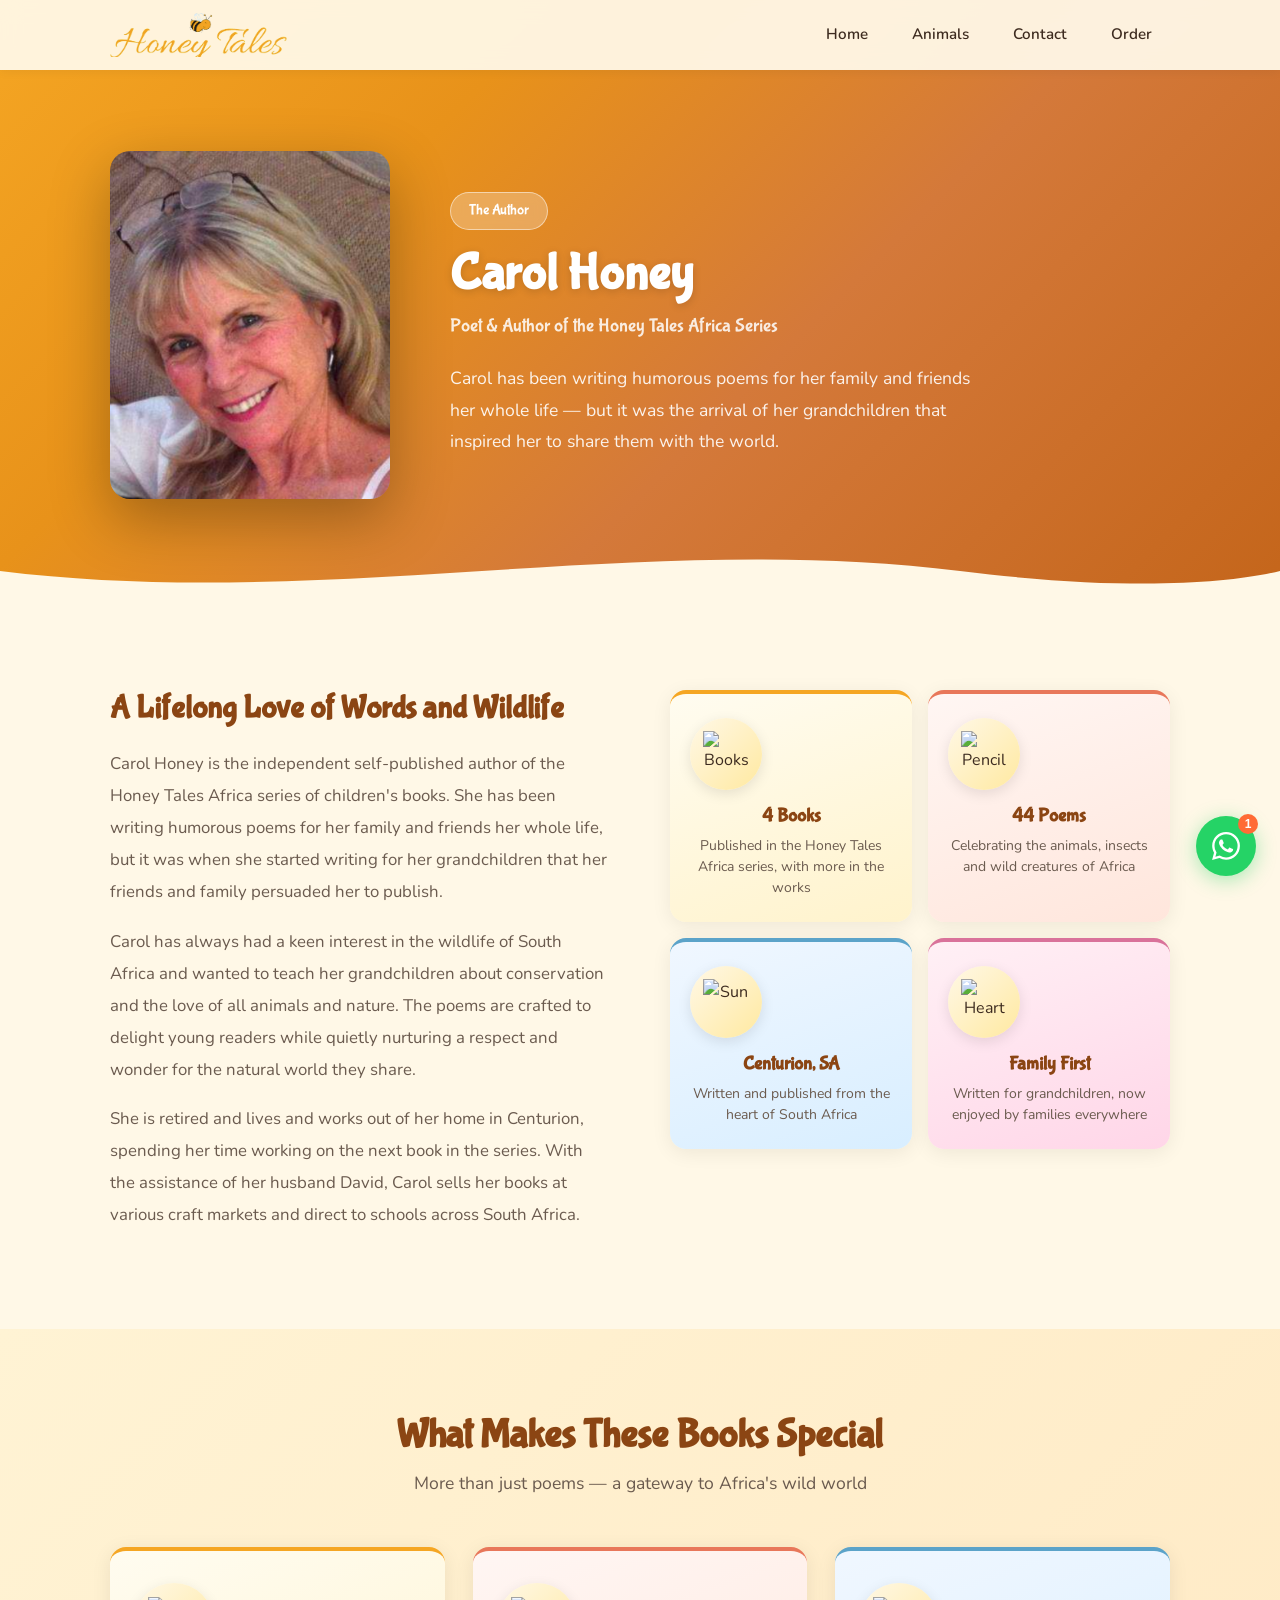
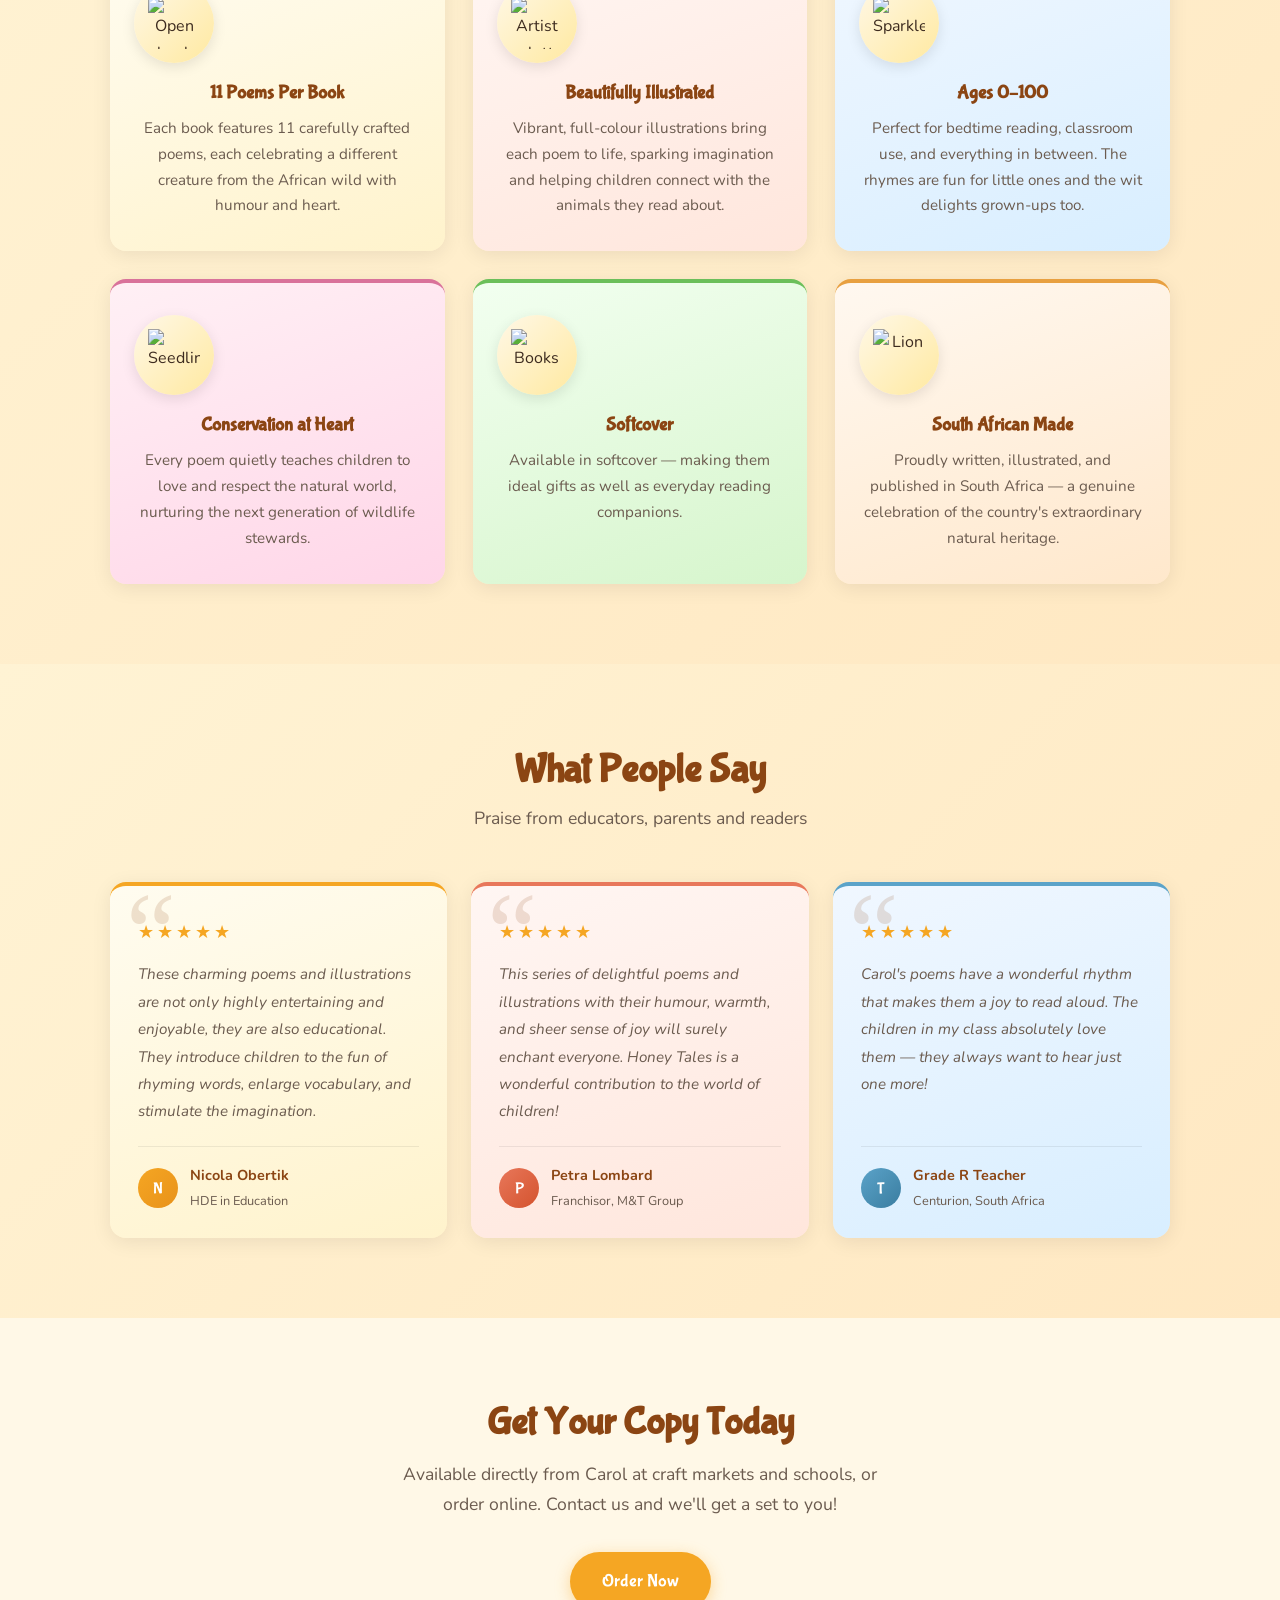
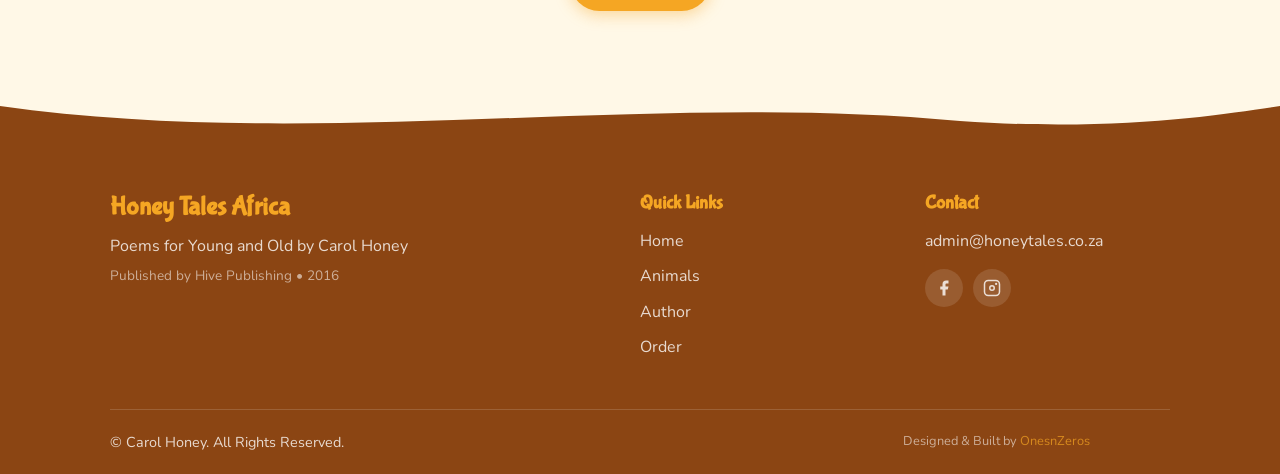
==== about.html @ da12aabd "Animations for fun facts, page rearrangements" ====
<!DOCTYPE html>
<html lang="en">
<head>
    <meta charset="UTF-8">
    <!-- Google tag (gtag.js) -->
    <script async src="https://www.googletagmanager.com/gtag/js?id=G-DBXV2L0RBS"></script>
    <script>
      window.dataLayer = window.dataLayer || [];
      function gtag(){dataLayer.push(arguments);}
      gtag('js', new Date());
      gtag('config', 'G-DBXV2L0RBS');
    </script>
    <meta name="viewport" content="width=device-width, initial-scale=1.0">
    <title>About Carol Honey – Honey Tales Africa</title>
    <meta name="description" content="Meet Carol Honey, the author behind the Honey Tales Africa children's poetry series. Learn about her love of South African wildlife and how the books came to life.">
    <link rel="preconnect" href="https://fonts.googleapis.com">
    <link rel="preconnect" href="https://fonts.gstatic.com" crossorigin>
    <link href="https://fonts.googleapis.com/css2?family=Bubblegum+Sans&family=Nunito:wght@400;600;700&display=swap" rel="stylesheet">
    <link rel="stylesheet" href="css/styles.css">
    <link rel="stylesheet" href="css/about.css">
</head>
<body>

    <!-- Navigation -->
    <nav class="navbar" id="navbar">
        <div class="nav-container">
            <a href="index.html" class="nav-logo">
                <img src="assets/ht_honeytales_text.png" alt="Honey Tales Africa" class="nav-logo-img">
            </a>
            <button class="nav-toggle" id="navToggle" aria-label="Toggle navigation">
                <span></span>
                <span></span>
                <span></span>
            </button>
            <ul class="nav-links" id="navLinks">
                <li><a href="index.html">Home</a></li>
                <li><a href="index.html#animals">Animals</a></li>
                <li class="nav-hidden"><a href="about.html">Author</a></li>
                <li><a href="index.html#contact">Contact</a></li>
                <li><a href="order.html">Order</a></li>
            </ul>
        </div>
    </nav>

    <!-- About Hero -->
    <section class="about-hero">
        <div class="container about-hero-inner">
            <div class="about-hero-photo">
                <img src="assets/images/web/author.png" alt="Carol Honey – Author of Honey Tales Africa" class="about-author-img">
            </div>
            <div class="about-hero-text">
                <span class="about-tag">The Author</span>
                <h1>Carol Honey</h1>
                <p class="about-hero-role">Poet &amp; Author of the Honey Tales Africa Series</p>
                <p class="about-hero-intro">Carol has been writing humorous poems for her family and friends her whole life — but it was the arrival of her grandchildren that inspired her to share them with the world.</p>
            </div>
        </div>
        <div class="about-hero-wave">
            <svg viewBox="0 0 1440 120" preserveAspectRatio="none">
                <path d="M0,60 C360,120 720,0 1080,60 C1260,90 1380,80 1440,60 L1440,120 L0,120 Z" fill="#FFF8E7"/>
            </svg>
        </div>
    </section>

    <!-- Full Biography -->
    <section class="bio-section">
        <div class="container">
            <div class="bio-grid">
                <div class="bio-text fade-in">
                    <h2>A Lifelong Love of Words and Wildlife</h2>
                    <p>Carol Honey is the independent self-published author of the Honey Tales Africa series of children's books. She has been writing humorous poems for her family and friends her whole life, but it was when she started writing for her grandchildren that her friends and family persuaded her to publish.</p>
                    <p>Carol has always had a keen interest in the wildlife of South Africa and wanted to teach her grandchildren about conservation and the love of all animals and nature. The poems are crafted to delight young readers while quietly nurturing a respect and wonder for the natural world they share.</p>
                    <p>She is retired and lives and works out of her home in Centurion, spending her time working on the next book in the series. With the assistance of her husband David, Carol sells her books at various craft markets and direct to schools across South Africa.</p>
                </div>
                <div class="bio-highlights fade-in">
                    <div class="bio-highlight-card">
                        <span class="bio-highlight-icon"><img src="https://cdn.jsdelivr.net/gh/microsoft/fluentui-emoji@main/assets/Books/3D/books_3d.png" alt="Books"></span>
                        <h3>4 Books</h3>
                        <p>Published in the Honey Tales Africa series, with more in the works</p>
                    </div>
                    <div class="bio-highlight-card">
                        <span class="bio-highlight-icon"><img src="https://cdn.jsdelivr.net/gh/microsoft/fluentui-emoji@main/assets/Pencil/3D/pencil_3d.png" alt="Pencil"></span>
                        <h3>44 Poems</h3>
                        <p>Celebrating the animals, insects and wild creatures of Africa</p>
                    </div>
                    <div class="bio-highlight-card">
                        <span class="bio-highlight-icon"><img src="https://cdn.jsdelivr.net/gh/microsoft/fluentui-emoji@main/assets/Sun/3D/sun_3d.png" alt="Sun"></span>
                        <h3>Centurion, SA</h3>
                        <p>Written and published from the heart of South Africa</p>
                    </div>
                    <div class="bio-highlight-card">
                        <span class="bio-highlight-icon"><img src="https://cdn.jsdelivr.net/gh/microsoft/fluentui-emoji@main/assets/Red%20heart/3D/red_heart_3d.png" alt="Heart"></span>
                        <h3>Family First</h3>
                        <p>Written for grandchildren, now enjoyed by families everywhere</p>
                    </div>
                </div>
            </div>
        </div>
    </section>

    <!-- What Makes the Books Special -->
    <section class="about-features-section">
        <div class="container">
            <h2 class="section-title fade-in">What Makes These Books Special</h2>
            <p class="section-subtitle fade-in">More than just poems — a gateway to Africa's wild world</p>
            <div class="about-features-grid">
                <div class="about-feature fade-in">
                    <div class="about-feature-icon">
                        <img src="https://cdn.jsdelivr.net/gh/microsoft/fluentui-emoji@main/assets/Open%20book/3D/open_book_3d.png" alt="Open book">
                    </div>
                    <h3>11 Poems Per Book</h3>
                    <p>Each book features 11 carefully crafted poems, each celebrating a different creature from the African wild with humour and heart.</p>
                </div>
                <div class="about-feature fade-in">
                    <div class="about-feature-icon">
                        <img src="https://cdn.jsdelivr.net/gh/microsoft/fluentui-emoji@main/assets/Artist%20palette/3D/artist_palette_3d.png" alt="Artist palette">
                    </div>
                    <h3>Beautifully Illustrated</h3>
                    <p>Vibrant, full-colour illustrations bring each poem to life, sparking imagination and helping children connect with the animals they read about.</p>
                </div>
                <div class="about-feature fade-in">
                    <div class="about-feature-icon">
                        <img src="https://cdn.jsdelivr.net/gh/microsoft/fluentui-emoji@main/assets/Sparkles/3D/sparkles_3d.png" alt="Sparkles">
                    </div>
                    <h3>Ages 0–100</h3>
                    <p>Perfect for bedtime reading, classroom use, and everything in between. The rhymes are fun for little ones and the wit delights grown-ups too.</p>
                </div>
                <div class="about-feature fade-in">
                    <div class="about-feature-icon">
                        <img src="https://cdn.jsdelivr.net/gh/microsoft/fluentui-emoji@main/assets/Seedling/3D/seedling_3d.png" alt="Seedling">
                    </div>
                    <h3>Conservation at Heart</h3>
                    <p>Every poem quietly teaches children to love and respect the natural world, nurturing the next generation of wildlife stewards.</p>
                </div>
                <div class="about-feature fade-in">
                    <div class="about-feature-icon">
                        <img src="https://cdn.jsdelivr.net/gh/microsoft/fluentui-emoji@main/assets/Books/3D/books_3d.png" alt="Books">
                    </div>
                    <h3>Softcover</h3>
                    <p>Available in softcover — making them ideal gifts as well as everyday reading companions.</p>
                </div>
                <div class="about-feature fade-in">
                    <div class="about-feature-icon">
                        <img src="https://cdn.jsdelivr.net/gh/microsoft/fluentui-emoji@main/assets/Lion/3D/lion_3d.png" alt="Lion">
                    </div>
                    <h3>South African Made</h3>
                    <p>Proudly written, illustrated, and published in South Africa — a genuine celebration of the country's extraordinary natural heritage.</p>
                </div>
            </div>
        </div>
    </section>

    <!-- Testimonials -->
    <section class="about-testimonials-section">
        <div class="container">
            <h2 class="section-title fade-in">What People Say</h2>
            <p class="section-subtitle fade-in">Praise from educators, parents and readers</p>
            <div class="testimonials-grid">
                <div class="testimonial-card fade-in">
                    <div class="testimonial-stars">
                        <span>&#9733;</span><span>&#9733;</span><span>&#9733;</span><span>&#9733;</span><span>&#9733;</span>
                    </div>
                    <p class="testimonial-quote">These charming poems and illustrations are not only highly entertaining and enjoyable, they are also educational. They introduce children to the fun of rhyming words, enlarge vocabulary, and stimulate the imagination.</p>
                    <div class="testimonial-author-row">
                        <div class="testimonial-avatar">N</div>
                        <div class="testimonial-author-info">
                            <strong>Nicola Obertik</strong>
                            <span>HDE in Education</span>
                        </div>
                    </div>
                </div>
                <div class="testimonial-card fade-in">
                    <div class="testimonial-stars">
                        <span>&#9733;</span><span>&#9733;</span><span>&#9733;</span><span>&#9733;</span><span>&#9733;</span>
                    </div>
                    <p class="testimonial-quote">This series of delightful poems and illustrations with their humour, warmth, and sheer sense of joy will surely enchant everyone. Honey Tales is a wonderful contribution to the world of children!</p>
                    <div class="testimonial-author-row">
                        <div class="testimonial-avatar">P</div>
                        <div class="testimonial-author-info">
                            <strong>Petra Lombard</strong>
                            <span>Franchisor, M&amp;T Group</span>
                        </div>
                    </div>
                </div>
                <div class="testimonial-card fade-in">
                    <div class="testimonial-stars">
                        <span>&#9733;</span><span>&#9733;</span><span>&#9733;</span><span>&#9733;</span><span>&#9733;</span>
                    </div>
                    <p class="testimonial-quote">Carol's poems have a wonderful rhythm that makes them a joy to read aloud. The children in my class absolutely love them — they always want to hear just one more!</p>
                    <div class="testimonial-author-row">
                        <div class="testimonial-avatar">T</div>
                        <div class="testimonial-author-info">
                            <strong>Grade R Teacher</strong>
                            <span>Centurion, South Africa</span>
                        </div>
                    </div>
                </div>
            </div>
        </div>
    </section>

    <!-- Order CTA -->
    <section class="order-section">
        <div class="container">
            <h2 class="fade-in">Get Your Copy Today</h2>
            <p class="fade-in">Available directly from Carol at craft markets and schools, or order online. Contact us and we'll get a set to you!</p>
            <div class="order-ctas fade-in">
                <a href="order.html" class="btn btn-primary">Order Now</a>
            </div>
        </div>
    </section>

    <!-- Footer -->
    <footer class="footer">
        <div class="footer-wave">
            <svg viewBox="0 0 1440 80" preserveAspectRatio="none">
                <path d="M0,20 C360,80 720,0 1080,40 C1260,55 1380,30 1440,20 L1440,0 L0,0 Z" fill="#FFF8E7"/>
            </svg>
        </div>
        <div class="container">
            <div class="footer-content">
                <div class="footer-brand">
                    <h3>Honey Tales Africa</h3>
                    <p>Poems for Young and Old by Carol Honey</p>
                    <p class="footer-publisher">Published by Hive Publishing &bull; 2016</p>
                </div>
                <div class="footer-links">
                    <h4>Quick Links</h4>
                    <ul>
                        <li><a href="index.html">Home</a></li>
                        <li><a href="index.html#animals">Animals</a></li>
                        <li><a href="about.html">Author</a></li>
                        <li><a href="order.html">Order</a></li>
                    </ul>
                </div>
                <div class="footer-contact">
                    <h4>Contact</h4>
                    <p>admin@honeytales.co.za</p>
                    <div class="footer-social">
                        <a href="https://facebook.com/honeytalesafrica" target="_blank" rel="noopener noreferrer" class="footer-social-link" aria-label="Facebook">
                            <svg width="18" height="18" viewBox="0 0 24 24" fill="currentColor"><path d="M18 2h-3a5 5 0 0 0-5 5v3H7v4h3v8h4v-8h3l1-4h-4V7a1 1 0 0 1 1-1h3z"/></svg>
                        </a>
                        <a href="https://instagram.com/honeytalesafrica" target="_blank" rel="noopener noreferrer" class="footer-social-link" aria-label="Instagram">
                            <svg width="18" height="18" viewBox="0 0 24 24" fill="none" stroke="currentColor" stroke-width="2" stroke-linecap="round" stroke-linejoin="round"><rect x="2" y="2" width="20" height="20" rx="5" ry="5"/><circle cx="12" cy="12" r="3"/><circle cx="17.5" cy="6.5" r="1.5" fill="currentColor" stroke="none"/></svg>
                        </a>
                    </div>
                </div>
            </div>
            <div class="footer-bottom">
                <p>&copy; Carol Honey. All Rights Reserved.</p>
                <p class="footer-credit">Designed &amp; Built by <a href="https://onzs.co.za" target="_blank" rel="noopener noreferrer">OnesnZeros</a></p>
            </div>
        </div>
    </footer>

    <!-- WhatsApp Floating Button -->
    <div class="whatsapp-widget" id="whatsappWidget">
        <div class="whatsapp-popup" id="whatsappPopup">
            <div class="whatsapp-popup-header">
                <svg width="20" height="20" viewBox="0 0 24 24" fill="white"><path d="M17.472 14.382c-.297-.149-1.758-.867-2.03-.967-.273-.099-.471-.148-.67.15-.197.297-.767.966-.94 1.164-.173.199-.347.223-.644.075-.297-.15-1.255-.463-2.39-1.475-.883-.788-1.48-1.761-1.653-2.059-.173-.297-.018-.458.13-.606.134-.133.298-.347.446-.52.149-.174.198-.298.298-.497.099-.198.05-.371-.025-.52-.075-.149-.669-1.612-.916-2.207-.242-.579-.487-.5-.669-.51-.173-.008-.371-.01-.57-.01-.198 0-.52.074-.792.372-.272.297-1.04 1.016-1.04 2.479 0 1.462 1.065 2.875 1.213 3.074.149.198 2.096 3.2 5.077 4.487.709.306 1.262.489 1.694.625.712.227 1.36.195 1.871.118.571-.085 1.758-.719 2.006-1.413.248-.694.248-1.289.173-1.413-.074-.124-.272-.198-.57-.347m-5.421 7.403h-.004a9.87 9.87 0 01-5.031-1.378l-.361-.214-3.741.982.998-3.648-.235-.374a9.86 9.86 0 01-1.51-5.26c.001-5.45 4.436-9.884 9.888-9.884 2.64 0 5.122 1.03 6.988 2.898a9.825 9.825 0 012.893 6.994c-.003 5.45-4.437 9.884-9.885 9.884m8.413-18.297A11.815 11.815 0 0012.05 0C5.495 0 .16 5.335.157 11.892c0 2.096.547 4.142 1.588 5.945L.057 24l6.305-1.654a11.882 11.882 0 005.683 1.448h.005c6.554 0 11.89-5.335 11.893-11.893a11.821 11.821 0 00-3.48-8.413z"/></svg>
                <span>Chat with us!</span>
                <button class="whatsapp-close" id="whatsappClose" aria-label="Close chat popup">&times;</button>
            </div>
            <div class="whatsapp-popup-body">
                <p>Hi there! Want to order some books? Chat with us on WhatsApp!</p>
            </div>
            <a href="https://wa.me/27832610732?text=Hi!%20I'm%20interested%20in%20Honey%20Tales%20Africa" target="_blank" rel="noopener noreferrer" class="whatsapp-popup-btn">Start Chat</a>
        </div>
        <button class="whatsapp-fab" id="whatsappFab" aria-label="Open WhatsApp chat">
            <svg width="28" height="28" viewBox="0 0 24 24" fill="white"><path d="M17.472 14.382c-.297-.149-1.758-.867-2.03-.967-.273-.099-.471-.148-.67.15-.197.297-.767.966-.94 1.164-.173.199-.347.223-.644.075-.297-.15-1.255-.463-2.39-1.475-.883-.788-1.48-1.761-1.653-2.059-.173-.297-.018-.458.13-.606.134-.133.298-.347.446-.52.149-.174.198-.298.298-.497.099-.198.05-.371-.025-.52-.075-.149-.669-1.612-.916-2.207-.242-.579-.487-.5-.669-.51-.173-.008-.371-.01-.57-.01-.198 0-.52.074-.792.372-.272.297-1.04 1.016-1.04 2.479 0 1.462 1.065 2.875 1.213 3.074.149.198 2.096 3.2 5.077 4.487.709.306 1.262.489 1.694.625.712.227 1.36.195 1.871.118.571-.085 1.758-.719 2.006-1.413.248-.694.248-1.289.173-1.413-.074-.124-.272-.198-.57-.347m-5.421 7.403h-.004a9.87 9.87 0 01-5.031-1.378l-.361-.214-3.741.982.998-3.648-.235-.374a9.86 9.86 0 01-1.51-5.26c.001-5.45 4.436-9.884 9.888-9.884 2.64 0 5.122 1.03 6.988 2.898a9.825 9.825 0 012.893 6.994c-.003 5.45-4.437 9.884-9.885 9.884m8.413-18.297A11.815 11.815 0 0012.05 0C5.495 0 .16 5.335.157 11.892c0 2.096.547 4.142 1.588 5.945L.057 24l6.305-1.654a11.882 11.882 0 005.683 1.448h.005c6.554 0 11.89-5.335 11.893-11.893a11.821 11.821 0 00-3.48-8.413z"/></svg>
            <span class="whatsapp-badge">1</span>
        </button>
    </div>

    <script src="js/books.js"></script>
</body>
</html>
---- css/styles.css ----
/* ==========================================
   Honey Tales Africa - Stylesheet
   ========================================== */

/* --- Variables --- */
:root {
    --honey: #F5A623;
    --honey-dark: #D4881F;
    --safari-green: #4CAF50;
    --safari-green-dark: #388E3C;
    --sunset-orange: #FF6B35;
    --brown: #8B4513;
    --brown-light: #A0522D;
    --cream: #FFF8E7;
    --sky-blue: #87CEEB;
    --white: #ffffff;
    --text-dark: #3D2B1F;
    --text-muted: #6B5B4F;
    --shadow: 0 4px 20px rgba(0, 0, 0, 0.08);
    --shadow-hover: 0 8px 30px rgba(0, 0, 0, 0.15);
    --radius: 16px;
    --radius-sm: 8px;
    --transition: 0.3s ease;
}

/* --- Reset & Base --- */
*,
*::before,
*::after {
    box-sizing: border-box;
    margin: 0;
    padding: 0;
}

html {
    scroll-behavior: smooth;
    scroll-padding-top: 80px;
}

body {
    font-family: 'Nunito', sans-serif;
    color: var(--text-dark);
    background-color: var(--cream);
    line-height: 1.7;
    overflow-x: hidden;

}

h1, h2, h3, h4 {
    font-family: 'Bubblegum Sans', cursive;
    line-height: 1.3;
}

a {
    color: var(--honey-dark);
    text-decoration: none;
    transition: color var(--transition);
}

a:hover {
    color: var(--sunset-orange);
}

img {
    max-width: 100%;
    height: auto;
}

.container {
    max-width: 1100px;
    margin: 0 auto;
    padding: 0 20px;
}

/* --- Buttons --- */
.btn {
    display: inline-block;
    padding: 14px 32px;
    border-radius: 50px;
    font-family: 'Bubblegum Sans', cursive;
    font-size: 1.15rem;
    border: none;
    cursor: pointer;
    transition: all var(--transition);
    text-align: center;
}

.btn-primary {
    background: var(--honey);
    color: var(--white);
    box-shadow: 0 4px 15px rgba(245, 166, 35, 0.4);
}

.btn-primary:hover {
    background: var(--honey-dark);
    color: var(--white);
    transform: translateY(-2px);
    box-shadow: 0 6px 20px rgba(245, 166, 35, 0.5);
}

.btn-secondary {
    background: var(--safari-green);
    color: var(--white);
    box-shadow: 0 4px 15px rgba(76, 175, 80, 0.4);
}

.btn-secondary:hover {
    background: var(--safari-green-dark);
    color: var(--white);
    transform: translateY(-2px);
    box-shadow: 0 6px 20px rgba(76, 175, 80, 0.5);
}

/* --- Navigation --- */
.navbar {
    position: fixed;
    top: 0;
    left: 0;
    right: 0;
    z-index: 1000;
    background: rgba(255, 248, 231, 0.95);
    backdrop-filter: blur(10px);
    box-shadow: 0 2px 10px rgba(0, 0, 0, 0.05);
    transition: all var(--transition);
}

.navbar.scrolled {
    box-shadow: 0 2px 20px rgba(0, 0, 0, 0.1);
}

.nav-container {
    max-width: 1100px;
    margin: 0 auto;
    padding: 0 20px;
    display: flex;
    align-items: center;
    justify-content: space-between;
    height: 70px;
}

.nav-logo {
    display: flex;
    align-items: center;
}

.nav-logo-img {
    height: 44px;
    width: auto;
}

.hero-bee-wrap {
    z-index: 2;
    animation: float1 3s ease-in-out infinite;
}

.hero-bee {
    width: 120px;
    height: auto;
    display: block;
    filter: drop-shadow(0 6px 16px rgba(0,0,0,0.2));
}

.nav-links {
    display: flex;
    list-style: none;
    gap: 8px;
}

.nav-links a {
    display: block;
    padding: 8px 18px;
    border-radius: 50px;
    color: var(--text-dark);
    font-weight: 600;
    font-size: 0.95rem;
    transition: all var(--transition);
}

.nav-links a:hover {
    background: var(--honey);
    color: var(--white);
}

.nav-links .nav-hidden {
    display: none;
}

.nav-toggle {
    display: none;
    flex-direction: column;
    gap: 5px;
    background: none;
    border: none;
    cursor: pointer;
    padding: 8px;
}

.nav-toggle span {
    display: block;
    width: 26px;
    height: 3px;
    background: var(--brown);
    border-radius: 3px;
    transition: all var(--transition);
}

.nav-toggle.active span:nth-child(1) {
    transform: rotate(45deg) translate(5px, 6px);
}

.nav-toggle.active span:nth-child(2) {
    opacity: 0;
}

.nav-toggle.active span:nth-child(3) {
    transform: rotate(-45deg) translate(5px, -6px);
}

/* --- Hero Section --- */
.hero {
    position: relative;
    height: 100svh;
    min-height: 620px;
    display: flex;
    flex-direction: column;
    align-items: center;
    justify-content: center;
    gap: 28px;
    background: linear-gradient(135deg, #6BBF4E 0%, #8DC63F 30%, #B8D94A 50%, #87CEEB 100%);
    padding: 80px 20px 20px;
    overflow: hidden;
}

.hero-logo-wrap {
    z-index: 2;
}

.hero-logo {
    width: 180px;
    max-width: 50vw;
    display: block;
    height: auto;
    filter: drop-shadow(0 4px 12px rgba(0,0,0,0.2));
}

.hero-books {
    position: relative;
    z-index: 5;
    display: flex;
    gap: 32px;
    align-items: center;
    justify-content: center;
    flex-wrap: wrap;
    perspective: 1200px;
}

.hero-book {
    flex-shrink: 0;
    width: 300px;
    text-decoration: none;
    display: block;
    cursor: pointer;
    transition: transform 0.7s cubic-bezier(0.34, 1.56, 0.64, 1);
    position: relative;
}

.hero-book--1 { transform: rotate(-5deg); }
.hero-book--2 { transform: rotate(4deg); }
.hero-book--3 { transform: rotate(3deg); }
.hero-book--4 { transform: rotate(-6deg); }

/* Active book while video plays */
.hero-book--1.is-playing {
    transform: rotate(-3deg) scale(1.18) translateY(18px) perspective(700px) rotateX(-5deg);
    z-index: 10;
}
.hero-book--2.is-playing {
    transform: rotate(1deg) scale(1.22) translateY(44px) perspective(700px) rotateX(-6deg);
    z-index: 10;
}
.hero-book--3.is-playing {
    transform: rotate(-1deg) scale(1.22) translateY(44px) perspective(700px) rotateX(-6deg);
    z-index: 10;
}
.hero-book--4.is-playing {
    transform: rotate(-3deg) scale(1.18) translateY(18px) perspective(700px) rotateX(-5deg);
    z-index: 10;
}

.hero-book.is-playing .hero-cover-img {
    box-shadow: 0 48px 96px rgba(0, 0, 0, 0.55), 0 0 0 3px rgba(255, 255, 255, 0.25);
}

.hero-book--1 .hero-cover-img {
    animation: float1 4s ease-in-out infinite;
}

.hero-book--2 .hero-cover-img {
    animation: float1 4s ease-in-out infinite;
    animation-delay: 2.5s;
}

.hero-book--3 .hero-cover-img {
    animation: float1 4s ease-in-out infinite;
    animation-delay: 5s;
}

.hero-book--4 .hero-cover-img {
    animation: float1 4s ease-in-out infinite;
    animation-delay: 7.5s;
}

.hero-cover-img {
    width: 300px;
    height: 400px;
    aspect-ratio: 3 / 4;
    object-fit: cover;
    border-radius: 12px;
    box-shadow: 0 16px 40px rgba(0, 0, 0, 0.3);
    display: block;
    outline: none;
    border: none;
    -webkit-appearance: none;
}

@keyframes float1 {
    0%, 100% { transform: translateY(0); }
    50% { transform: translateY(-12px); }
}

.hero-content {
    text-align: center;
    position: relative;
    z-index: 2;
    max-width: 500px;
    margin-left: auto;
    margin-right: 5%;
}

.hero-content::before {
    content: '';
    position: absolute;
    inset: -60px -80px;
    background: radial-gradient(ellipse at center, rgba(255, 255, 255, 0.12) 0%, transparent 70%);
    border-radius: 50%;
    pointer-events: none;
    z-index: -1;
}


.hero-author {
    font-size: 1.2rem;
    color: var(--brown);
    font-style: italic;
    font-weight: 600;
    margin-bottom: 24px;
    letter-spacing: 0.02em;
}

.hero-badges {
    display: flex;
    gap: 10px;
    justify-content: center;
    flex-wrap: wrap;
    margin-bottom: 24px;
}

.hero-badge {
    backdrop-filter: blur(6px);
    font-family: 'Bubblegum Sans', cursive;
    font-size: 0.95rem;
    padding: 6px 16px;
    border-radius: 50px;
    border: 2px solid;
}

.hero-badge:nth-child(1) {
    background: rgba(245, 166, 35, 0.25);
    border-color: rgba(245, 166, 35, 0.7);
    color: var(--brown);
}

.hero-badge:nth-child(2) {
    background: rgba(76, 175, 80, 0.25);
    border-color: rgba(76, 175, 80, 0.7);
    color: var(--brown);
}

.hero-badge:nth-child(3) {
    background: rgba(255, 107, 53, 0.25);
    border-color: rgba(255, 107, 53, 0.7);
    color: var(--brown);
}

.hero-review {
    margin-bottom: 28px;
}

.hero-stars {
    color: var(--honey);
    font-size: 1.4rem;
    letter-spacing: 3px;
    margin-bottom: 6px;
    text-shadow: 0 1px 4px rgba(0,0,0,0.15);
}

.hero-quote {
    font-size: 1.05rem;
    color: var(--text-dark);
    font-style: italic;
    font-weight: 600;
    margin-bottom: 2px;
}

.hero-quote-attr {
    font-size: 0.85rem;
    color: var(--brown);
    font-weight: 700;
}

.hero-ctas {
    display: flex;
    gap: 14px;
    justify-content: center;
    flex-wrap: wrap;
}

.btn-outline {
    background: rgba(255, 255, 255, 0.15);
    color: var(--brown);
    border: 2px solid rgba(255, 255, 255, 0.9);
    box-shadow: 0 4px 15px rgba(255, 255, 255, 0.2);
    backdrop-filter: blur(4px);
}

.btn-outline:hover {
    background: rgba(255, 255, 255, 0.3);
    color: var(--brown);
    border-color: var(--white);
    transform: translateY(-2px);
}

.hero-paws {
    position: absolute;
    inset: 0;
    pointer-events: none;
}

.hero-paw {
    position: absolute;
    fill: rgba(255, 255, 255, 0.35);
}

.hero-paw--1 {
    top: 8%;
    right: -2%;
    transform: rotate(25deg);
}

.hero-paw--2 {
    bottom: 18%;
    right: 4%;
    transform: rotate(-15deg);
}

.hero-paw--3 {
    top: 40%;
    left: -4%;
    transform: rotate(40deg);
}

.hero .btn {
    font-size: 1.25rem;
    padding: 16px 40px;
}

.hero-wave {
    position: absolute;
    bottom: -1px;
    left: 0;
    right: 0;
    z-index: 3;
}

.hero-wave svg {
    display: block;
    width: 100%;
    height: 80px;
}

/* --- Hero Series Pills --- */
.hero-series-pills {
    position: relative;
    z-index: 2;
    display: flex;
    align-items: center;
    justify-content: center;
    gap: 0;
    flex-wrap: wrap;
    row-gap: 16px;
    background: rgba(255, 255, 255, 0.18);
    backdrop-filter: blur(8px);
    -webkit-backdrop-filter: blur(8px);
    border: 1px solid rgba(255, 255, 255, 0.35);
    border-radius: 60px;
    padding: 14px 8px;
}

.hero-series-pill {
    display: flex;
    flex-direction: column;
    align-items: center;
    gap: 2px;
    padding: 0 32px;
}

.hero-series-number {
    font-family: 'Bubblegum Sans', cursive;
    font-size: 1.7rem;
    color: #fff;
    line-height: 1;
    text-shadow: 0 1px 3px rgba(0,0,0,0.2);
    overflow: hidden;
    display: block;
    white-space: nowrap;
}

@keyframes statScrollUp {
    from { transform: translateY(110%); opacity: 0; }
    to   { transform: translateY(0);    opacity: 1; }
}

@keyframes statPop {
    0%   { transform: scale(1); }
    40%  { transform: scale(1.45); }
    65%  { transform: scale(0.88); }
    85%  { transform: scale(1.15); }
    100% { transform: scale(1); }
}

.stat-scroll {
    display: inline-block;
    animation: statScrollUp 0.38s cubic-bezier(0.22, 1, 0.36, 1) forwards;
}

.stat-pop {
    animation: statPop 0.5s cubic-bezier(0.36, 0.07, 0.19, 0.97) forwards;
}



/* --- Contact section FX --- */
.contact-fx-convert {
    font-family: 'Bubblegum Sans', cursive;
    font-size: 0.85rem;
    color: var(--text-muted);
    text-align: right;
    margin: 2px 0 4px;
    min-height: 1em;
}

.hero-series-label {
    font-size: 0.75rem;
    color: rgba(255, 255, 255, 0.85);
    font-weight: 700;
    text-transform: uppercase;
    letter-spacing: 0.08em;
}

.hero-series-divider {
    width: 1px;
    height: 36px;
    background: rgba(255, 255, 255, 0.4);
    flex-shrink: 0;
}

/* --- Section Titles --- */
.section-title {
    font-size: 2.5rem;
    color: var(--brown);
    text-align: center;
    margin-bottom: 8px;
}

.section-subtitle {
    text-align: center;
    color: var(--text-muted);
    font-size: 1.1rem;
    margin-bottom: 48px;
}

/* --- Series Strip --- */
.series-strip {
    background: var(--white);
    padding: 48px 0;
    border-top: 1px solid rgba(0,0,0,0.06);
    border-bottom: 1px solid rgba(0,0,0,0.06);
}

.series-pills {
    display: flex;
    align-items: center;
    justify-content: center;
    gap: 0;
    flex-wrap: wrap;
    row-gap: 24px;
}

.series-pill {
    display: flex;
    flex-direction: column;
    align-items: center;
    gap: 4px;
    padding: 0 48px;
}

.series-pill-number {
    font-family: 'Bubblegum Sans', cursive;
    font-size: 2.2rem;
    color: var(--honey);
    line-height: 1;
}

.series-pill-label {
    font-size: 0.875rem;
    color: var(--text-muted);
    font-weight: 600;
    text-transform: uppercase;
    letter-spacing: 0.08em;
}

.series-divider {
    width: 1px;
    height: 48px;
    background: rgba(0,0,0,0.12);
    flex-shrink: 0;
}

/* --- Books Section (legacy) --- */
.books-section {
    background: var(--cream);
    padding: 80px 0;
}

/* Compact 4-book grid */
.books-grid {
    display: grid;
    grid-template-columns: repeat(4, 1fr);
    gap: 24px;
}

.books-grid-card {
    background: var(--white);
    border-radius: var(--radius);
    box-shadow: var(--shadow);
    overflow: hidden;
    text-decoration: none;
    display: flex;
    flex-direction: column;
    transition: transform var(--transition), box-shadow var(--transition);
}

.books-grid-card:hover {
    transform: translateY(-6px);
    box-shadow: var(--shadow-hover);
}

.books-grid-cover img {
    width: 100%;
    aspect-ratio: 3 / 4;
    object-fit: cover;
    display: block;
    transition: transform 0.4s ease;
}

.books-grid-card:hover .books-grid-cover img {
    transform: scale(1.04);
}

.books-grid-cover {
    overflow: hidden;
}

.books-grid-info {
    padding: 16px 18px 20px;
    display: flex;
    flex-direction: column;
    gap: 6px;
    flex: 1;
}

.books-grid-info h3 {
    font-size: 1rem;
    color: var(--brown);
    line-height: 1.3;
}

.books-grid-info p {
    color: var(--text-muted);
    font-size: 0.875rem;
    line-height: 1.5;
    flex: 1;
}

.books-grid-cta {
    font-family: 'Bubblegum Sans', cursive;
    font-size: 0.9rem;
    color: var(--honey-dark);
    margin-top: 4px;
}

.book-item {
    display: flex;
    gap: 40px;
    align-items: center;
    background: var(--white);
    border-radius: var(--radius);
    box-shadow: var(--shadow);
    overflow: hidden;
    padding: 32px;
}

.book-item-cover {
    flex: 0 0 250px;
}

.book-item-cover img {
    width: 100%;
    border-radius: var(--radius-sm);
    box-shadow: 0 6px 20px rgba(0, 0, 0, 0.15);
    transition: transform var(--transition);
}

.book-item-cover img:hover {
    transform: scale(1.03);
}

.book-item-info {
    flex: 1;
    min-width: 0;
}

.book-item-info h3 {
    font-size: 1.8rem;
    color: var(--brown);
    margin-bottom: 16px;
}

.book-item-info p {
    color: var(--text-muted);
    margin-bottom: 24px;
    line-height: 1.8;
    font-size: 1.05rem;
}

.book-item-info .btn {
    margin-top: 8px;
}

.book-number-badge {
    display: inline-block;
    background: var(--honey);
    color: var(--white);
    font-family: 'Bubblegum Sans', cursive;
    font-size: 0.85rem;
    padding: 4px 14px;
    border-radius: 50px;
    margin-bottom: 10px;
}

.book-item-ctas {
    display: flex;
    gap: 12px;
    flex-wrap: wrap;
    margin-top: 8px;
}

.book-item-sample {
    flex: 0 0 250px;
}

.book-item-sample img {
    width: 100%;
    border-radius: var(--radius-sm);
    box-shadow: 0 6px 20px rgba(0, 0, 0, 0.15);
    transition: transform var(--transition);
}

.book-item-sample img:hover {
    transform: scale(1.03);
}

@media (max-width: 768px) {
    .book-item {
        flex-direction: column;
        text-align: center;
    }

    .book-item-cover {
        flex: none;
        max-width: 200px;
    }

    .book-item-sample {
        flex: none;
        max-width: 200px;
    }
}

/* --- Animals Section --- */
.animals-section {
    background: var(--cream);
    padding: 80px 0;
}

.animal-gallery {
    display: flex;
    justify-content: center;
    gap: 60px;
    margin-bottom: 50px;
    position: relative;
}

.animal-item {
    text-align: center;
    cursor: pointer;
    transition: transform var(--transition);
    position: relative;
}

.animal-item:hover {
    transform: scale(1.06);
}

.animal-item > img:not(.click-me-hint) {
    max-height: 300px;
    width: auto;
    display: block;
    margin: 0 auto;
    transition: transform var(--transition);
}

.animal-name {
    font-size: 1.4rem;
    color: var(--brown);
    margin-top: 12px;
}

.click-me-hint {
    width: 35%;
    height: auto;
    position: absolute;
    top: -16%;
    left: 15%;
    z-index: 2;
}

.animals-cta {
    text-align: center;
    padding: 30px;
    background: var(--white);
    border-radius: var(--radius);
    box-shadow: var(--shadow);
}

.animals-cta p {
    margin-bottom: 12px;
    color: var(--text-muted);
}

.animals-cta .btn {
    margin-top: 8px;
}

/* --- About Section --- */
/* About teaser on landing page */
.about-teaser {
    display: flex;
    align-items: center;
    gap: 60px;
    padding: 40px 0;
}

.about-teaser-photo {
    flex: 0 0 220px;
}

.about-teaser-photo .author-book-cover {
    width: 100%;
    border-radius: var(--radius);
    box-shadow: var(--shadow-hover);
}

.about-teaser-text h2 {
    font-size: 2.2rem;
    color: var(--brown);
    margin-bottom: 4px;
}

.about-teaser-text p {
    color: var(--text-muted);
    line-height: 1.8;
    margin-bottom: 12px;
}

.about-teaser-text .btn {
    margin-top: 8px;
}

.about-section {
    background: linear-gradient(135deg, #FFF3D4, #FFE8C2);
    position: relative;
    padding: 40px 0;
}

.about-wave-top,
.about-wave-bottom {
    position: absolute;
    left: 0;
    right: 0;
}

.about-wave-top {
    top: -1px;
}

.about-wave-bottom {
    bottom: -1px;
}

.about-wave-top svg,
.about-wave-bottom svg {
    display: block;
    width: 100%;
    height: 60px;
}

.about-grid {
    display: grid;
    grid-template-columns: 1fr 1fr;
    gap: 40px;
    margin-bottom: 50px;
}

.about-author {
    text-align: center;
}

.author-avatar {
    width: 200px;
    margin: 0 auto 20px;
}

.author-book-cover {
    width: 100%;
    border-radius: 8px;
    box-shadow: 0 4px 16px rgba(0, 0, 0, 0.15);
}

.about-author h3 {
    font-size: 1.8rem;
    color: var(--brown);
    margin-bottom: 4px;
}

.author-role {
    color: var(--honey-dark);
    font-weight: 600;
    margin-bottom: 16px;
}

.about-author p {
    color: var(--text-muted);
    margin-bottom: 12px;
}

.about-testimonials h3 {
    font-size: 1.6rem;
    color: var(--brown);
    margin-bottom: 20px;
}

.testimonial {
    background: var(--white);
    border-radius: var(--radius);
    padding: 24px;
    margin-bottom: 20px;
    box-shadow: var(--shadow);
}

.testimonial-quote {
    display: flex;
    gap: 12px;
}

.testimonial-quote svg {
    flex-shrink: 0;
    margin-top: 2px;
}

.testimonial-quote p {
    color: var(--text-muted);
    font-style: italic;
    font-size: 0.95rem;
}

.testimonial-author {
    text-align: right;
    font-weight: 700;
    color: var(--brown);
    font-size: 0.9rem;
    margin-top: 12px;
}

/* Book features */
.book-features {
    display: grid;
    grid-template-columns: repeat(3, 1fr);
    gap: 30px;
    text-align: center;
}

.feature {
    padding: 24px;
}

.feature-icon {
    margin-bottom: 12px;
}

.feature-icon svg {
    display: inline-block;
}

.feature h4 {
    font-size: 1.3rem;
    color: var(--brown);
    margin-bottom: 8px;
}

.feature p {
    color: var(--text-muted);
    font-size: 0.95rem;
}

/* --- Contact Section --- */
.contact-section {
    background: var(--cream);
    padding: 40px 0 80px;
    scroll-margin-top: 0px;
}

.contact-grid {
    display: grid;
    grid-template-columns: 1fr 1fr;
    gap: 40px;
    align-items: start;
}

.contact-form--centered {
    max-width: 700px;
    margin: 0 auto;
    width: 100%;
}

.contact-info {
    padding-top: 10px;
}

.contact-item {
    display: flex;
    gap: 16px;
    align-items: flex-start;
    margin-bottom: 28px;
}

.contact-icon {
    width: 48px;
    height: 48px;
    background: var(--white);
    border-radius: 12px;
    display: flex;
    align-items: center;
    justify-content: center;
    flex-shrink: 0;
    box-shadow: var(--shadow);
}

.contact-item h4 {
    font-size: 1.1rem;
    color: var(--brown);
    margin-bottom: 2px;
}

.contact-item p,
.contact-item a {
    font-size: 0.95rem;
    color: var(--text-muted);
}

.contact-decoration {
    text-align: center;
    margin-top: 20px;
}

/* Contact form */
.contact-form {
    background: var(--white);
    border-radius: var(--radius);
    padding: 32px;
    box-shadow: var(--shadow);
}

.form-group {
    margin-bottom: 20px;
}

.form-group label {
    display: block;
    font-weight: 700;
    color: var(--brown);
    margin-bottom: 6px;
    font-size: 0.95rem;
}

.form-group input,
.form-group textarea {
    width: 100%;
    padding: 12px 16px;
    border: 2px solid #E8DDD0;
    border-radius: var(--radius-sm);
    font-family: 'Nunito', sans-serif;
    font-size: 1rem;
    color: var(--text-dark);
    transition: border-color var(--transition);
    background: var(--cream);
}

.form-group input:focus,
.form-group textarea:focus {
    outline: none;
    border-color: var(--honey);
    background: var(--white);
}

.form-group input.error,
.form-group textarea.error {
    border-color: #E74C3C;
}

.error-message {
    display: block;
    color: #E74C3C;
    font-size: 0.85rem;
    margin-top: 4px;
    min-height: 20px;
}

.form-success {
    display: none;
    align-items: center;
    gap: 10px;
    padding: 16px;
    background: #E8F5E9;
    border-radius: var(--radius-sm);
    margin-top: 16px;
    color: var(--safari-green-dark);
}

.form-success.show {
    display: flex;
}

.contact-form .btn {
    width: 100%;
}

/* --- Qty counter (shared: contact section + order page) --- */
.book-qty-row {
    display: flex;
    align-items: center;
    justify-content: center;
    gap: 8px;
    padding: 6px 8px;
    background: var(--cream);
}

.qty-btn {
    width: 26px;
    height: 26px;
    border-radius: 50%;
    border: 2px solid var(--honey);
    background: var(--white);
    color: var(--honey);
    font-size: 1rem;
    font-weight: 700;
    line-height: 1;
    cursor: pointer;
    display: flex;
    align-items: center;
    justify-content: center;
    transition: background var(--transition), color var(--transition);
    flex-shrink: 0;
}

.qty-btn:hover {
    background: var(--honey);
    color: var(--white);
}

.qty-btn:disabled {
    opacity: 0.35;
    cursor: default;
    pointer-events: none;
}

.qty-display {
    font-family: 'Bubblegum Sans', cursive;
    font-size: 1rem;
    color: var(--brown);
    min-width: 20px;
    text-align: center;
}

/* --- Order Books Toggle --- */
.order-toggle-label {
    display: flex;
    align-items: center;
    gap: 12px;
    cursor: pointer;
    font-weight: 700;
    font-size: 1rem;
    color: var(--brown);
    user-select: none;
}

.order-toggle-label input[type="checkbox"] {
    display: none;
}

.order-toggle-box {
    width: 22px;
    height: 22px;
    border: 2px solid var(--honey);
    border-radius: 6px;
    background: var(--white);
    flex-shrink: 0;
    display: flex;
    align-items: center;
    justify-content: center;
    transition: background var(--transition), border-color var(--transition);
}

.order-toggle-label input[type="checkbox"]:checked + .order-toggle-box {
    background: var(--honey);
    border-color: var(--honey);
}

.order-toggle-label input[type="checkbox"]:checked + .order-toggle-box::after {
    content: '';
    width: 6px;
    height: 11px;
    border: 2px solid #fff;
    border-top: none;
    border-left: none;
    transform: rotate(45deg) translateY(-1px);
    display: block;
}

/* --- Book Order Selector --- */
.book-order-selector {
    display: none;
    margin-bottom: 20px;
    animation: fadeSlideDown 0.3s ease;
}

.book-order-selector.show {
    display: block;
}

@keyframes fadeSlideDown {
    from { opacity: 0; transform: translateY(-8px); }
    to   { opacity: 1; transform: translateY(0); }
}

.book-order-heading {
    font-weight: 700;
    color: var(--brown);
    margin-bottom: 12px;
    font-size: 0.9rem;
}

.book-order-grid {
    display: grid;
    grid-template-columns: repeat(4, 1fr);
    gap: 12px;
    margin-bottom: 14px;
}

.book-order-tile {
    border-radius: 10px;
    overflow: hidden;
    border: 3px solid transparent;
    box-shadow: var(--shadow);
    transition: border-color var(--transition), transform var(--transition), box-shadow var(--transition);
    display: flex;
    flex-direction: column;
}

.book-order-tile img {
    width: 100%;
    aspect-ratio: 3 / 4;
    object-fit: cover;
    display: block;
}

.book-order-title {
    background: var(--cream);
    text-align: center;
    font-family: 'Bubblegum Sans', cursive;
    font-size: 0.8rem;
    color: var(--brown);
    padding: 6px 4px;
}

.book-order-tile.has-qty {
    border-color: var(--honey);
    transform: translateY(-3px);
    box-shadow: var(--shadow-hover);
}

.book-order-tile.has-qty .book-order-title {
    background: var(--honey);
    color: var(--white);
}

.book-order-tile.has-qty .book-qty-row {
    background: var(--honey);
}

/* --- Contact section total --- */
.contact-total-box {
    display: flex;
    align-items: center;
    justify-content: space-between;
    background: var(--white);
    border: 2px solid var(--honey);
    border-radius: var(--radius-sm);
    padding: 10px 16px;
    margin: 12px 0 4px;
}

.order-total-label {
    font-family: 'Bubblegum Sans', cursive;
    font-size: 1rem;
    color: var(--brown);
}

.order-total-amount {
    font-family: 'Bubblegum Sans', cursive;
    font-size: 1.4rem;
    color: var(--honey);
}

.order-note {
    font-size: 0.85rem;
    color: var(--text-muted);
    background: #FFF8E7;
    border-left: 3px solid var(--honey);
    padding: 10px 14px;
    border-radius: 0 8px 8px 0;
    line-height: 1.6;
    margin-bottom: 4px;
}

/* --- Footer --- */
.footer {
    background: var(--brown);
    color: rgba(255, 255, 255, 0.8);
    position: relative;
    padding-top: 0;
}

.footer-wave {
    position: relative;
    top: 0;
}

.footer-wave svg {
    display: block;
    width: 100%;
    height: 60px;
}

.footer-content {
    display: grid;
    grid-template-columns: 2fr 1fr 1fr;
    gap: 40px;
    padding: 40px 0;
}

.footer-brand h3 {
    font-size: 1.6rem;
    color: var(--honey);
    margin-bottom: 8px;
}

.footer-brand p {
    margin-bottom: 4px;
}

.footer-publisher {
    font-size: 0.85rem;
    opacity: 0.7;
}

.footer-links h4,
.footer-contact h4 {
    color: var(--honey);
    font-size: 1.2rem;
    margin-bottom: 12px;
}

.footer-links ul {
    list-style: none;
}

.footer-links li {
    margin-bottom: 8px;
}

.footer-links a,
.footer-contact a {
    color: rgba(255, 255, 255, 0.8);
}

.footer-links a:hover,
.footer-contact a:hover {
    color: var(--honey);
}

.footer-bottom {
    border-top: 1px solid rgba(255, 255, 255, 0.15);
    padding: 20px 0;
    display: flex;
    justify-content: space-between;
    align-items: center;
    font-size: 0.9rem;
    padding-right: 80px;
}

.footer-credit {
    font-size: 0.8rem;
    opacity: 0.7;
}

.footer-credit a {
    color: var(--honey);
    text-decoration: none;
}

.footer-credit a:hover {
    text-decoration: underline;
}

/* --- Footer Social Icons --- */
.footer-social {
    display: flex;
    gap: 10px;
    margin-top: 14px;
}

.footer-social-link {
    display: flex;
    align-items: center;
    justify-content: center;
    width: 38px;
    height: 38px;
    border-radius: 50%;
    background: rgba(255, 255, 255, 0.12);
    color: rgba(255, 255, 255, 0.8);
    transition: background var(--transition), transform var(--transition);
}

.footer-social-link:hover {
    background: var(--honey);
    color: #fff;
    transform: translateY(-3px);
}

/* --- WhatsApp Widget --- */
.whatsapp-widget {
    position: fixed;
    bottom: 24px;
    right: 24px;
    z-index: 999;
}

.whatsapp-fab {
    width: 60px;
    height: 60px;
    border-radius: 50%;
    background: #25D366;
    border: none;
    cursor: pointer;
    display: flex;
    align-items: center;
    justify-content: center;
    box-shadow: 0 4px 20px rgba(37, 211, 102, 0.4);
    transition: all var(--transition);
    position: relative;
}

.whatsapp-fab:hover {
    transform: scale(1.08);
    box-shadow: 0 6px 25px rgba(37, 211, 102, 0.5);
}

.whatsapp-badge {
    position: absolute;
    top: -2px;
    right: -2px;
    width: 20px;
    height: 20px;
    background: var(--sunset-orange);
    color: white;
    border-radius: 50%;
    font-size: 0.75rem;
    font-weight: 700;
    display: flex;
    align-items: center;
    justify-content: center;
}

.whatsapp-popup {
    position: absolute;
    bottom: 72px;
    right: 0;
    width: 300px;
    background: var(--white);
    border-radius: var(--radius);
    box-shadow: 0 8px 40px rgba(0, 0, 0, 0.15);
    overflow: hidden;
    opacity: 0;
    visibility: hidden;
    transform: translateY(10px) scale(0.95);
    transition: all var(--transition);
}

.whatsapp-popup.show {
    opacity: 1;
    visibility: visible;
    transform: translateY(0) scale(1);
}

.whatsapp-popup-header {
    background: #075E54;
    color: white;
    padding: 14px 16px;
    display: flex;
    align-items: center;
    gap: 10px;
}

.whatsapp-popup-header span {
    font-weight: 700;
    flex: 1;
}

.whatsapp-close {
    background: none;
    border: none;
    color: white;
    font-size: 1.4rem;
    cursor: pointer;
    padding: 0 4px;
    opacity: 0.8;
}

.whatsapp-close:hover {
    opacity: 1;
}

.whatsapp-popup-body {
    padding: 16px;
}

.whatsapp-popup-body p {
    color: var(--text-muted);
    font-size: 0.95rem;
}

.whatsapp-popup-btn {
    display: block;
    margin: 0 16px 16px;
    padding: 10px;
    background: #25D366;
    color: white;
    text-align: center;
    border-radius: var(--radius-sm);
    font-weight: 700;
    transition: background var(--transition);
}

.whatsapp-popup-btn:hover {
    background: #1DA851;
    color: white;
}

/* --- Animal Modal --- */
.animal-modal-overlay {
    position: fixed;
    inset: 0;
    z-index: 2000;
    background: rgba(0, 0, 0, 0);
    display: flex;
    align-items: center;
    justify-content: center;
    padding: 24px;
    opacity: 0;
    visibility: hidden;
    transition: background 0.3s ease, opacity 0.3s ease, visibility 0.3s ease;
}

.animal-modal-overlay.show {
    background: rgba(0, 0, 0, 0.7);
    opacity: 1;
    visibility: visible;
}

.animal-modal {
    background: var(--cream);
    border-radius: var(--radius);
    box-shadow: 0 20px 60px rgba(0, 0, 0, 0.3);
    display: flex;
    max-width: 900px;
    width: 100%;
    max-height: 85vh;
    overflow: hidden;
    transform: scale(0.5) rotate(-3deg);
    transition: transform 0.4s cubic-bezier(0.34, 1.56, 0.64, 1);
    position: relative;
}

.animal-modal-overlay.show .animal-modal {
    transform: scale(1) rotate(0deg);
}

.animal-modal-close {
    position: absolute;
    top: 12px;
    right: 16px;
    z-index: 10;
    background: var(--white);
    border: none;
    width: 36px;
    height: 36px;
    border-radius: 50%;
    font-size: 1.5rem;
    color: var(--brown);
    cursor: pointer;
    display: flex;
    align-items: center;
    justify-content: center;
    box-shadow: 0 2px 8px rgba(0, 0, 0, 0.15);
    transition: all var(--transition);
    line-height: 1;
}

.animal-modal-close:hover {
    background: var(--sunset-orange);
    color: var(--white);
    transform: scale(1.1);
}

.animal-modal-image {
    flex: 0 0 45%;
    max-width: 45%;
    display: flex;
    align-items: center;
    justify-content: center;
    background: var(--white);
    padding: 16px;
}

.animal-modal-image img {
    width: 100%;
    height: auto;
    border-radius: var(--radius-sm);
    display: block;
}

.animal-modal-facts {
    flex: 1;
    min-width: 0;
    padding: 32px 28px;
    overflow-y: auto;
    max-height: 85vh;
}

.animal-modal-facts h3 {
    font-size: 2rem;
    color: var(--brown);
    margin-bottom: 4px;
}

.facts-label {
    font-family: 'Bubblegum Sans', cursive;
    color: var(--honey-dark);
    font-size: 1.1rem;
    margin-bottom: 16px;
}

.animal-modal-facts ul {
    list-style: none;
    padding: 0;
}

.animal-modal-facts ul li {
    position: relative;
    padding: 10px 0 10px 32px;
    color: var(--text-muted);
    font-size: 0.95rem;
    line-height: 1.6;
    border-bottom: 1px solid rgba(0, 0, 0, 0.06);
}

.animal-modal-facts ul li:last-child {
    border-bottom: none;
}

.animal-modal-facts ul li::before {
    content: '\1F43E';
    position: absolute;
    left: 0;
    top: 10px;
    font-size: 1rem;
}

@media (max-width: 768px) {
    .animal-modal {
        flex-direction: column;
        max-height: 90vh;
        overflow-y: auto;
    }

    .animal-modal-image {
        flex: none;
        max-width: 100%;
        padding: 12px;
    }

    .animal-modal-facts {
        padding: 20px;
        max-height: none;
    }

    .animal-modal-facts h3 {
        font-size: 1.6rem;
    }

    .animal-modal-close {
        top: 8px;
        right: 10px;
    }
}

/* --- Animations --- */
.fade-in {
    opacity: 0;
    transform: translateY(24px);
    transition: opacity 0.6s ease, transform 0.6s ease;
}

.fade-in.visible {
    opacity: 1;
    transform: translateY(0);
}

/* --- Responsive --- */
@media (max-width: 968px) {
    .hero {
        height: auto;
        min-height: 100svh;
        flex-direction: column;
        gap: 24px;
        padding: 100px 20px 60px;
    }

    .hero-books {
        gap: 20px;
    }

    .hero-book {
        width: 200px;
    }

    .hero-cover-img {
        width: 200px;
        height: 267px;
    }

    .animal-gallery {
        gap: 40px;
    }

    .about-grid {
        grid-template-columns: 1fr;
    }

    .about-teaser {
        flex-direction: column;
        text-align: center;
        gap: 32px;
    }

    .about-teaser-photo {
        flex: none;
        width: 180px;
    }

    .series-pill {
        padding: 0 28px;
    }

    .books-grid {
        grid-template-columns: repeat(2, 1fr);
    }

    .contact-grid {
        grid-template-columns: 1fr;
    }

    .book-features {
        grid-template-columns: 1fr;
        max-width: 400px;
        margin: 0 auto;
    }

    .footer-content {
        grid-template-columns: 1fr;
        text-align: center;
    }

    .hero h1 {
        font-size: 2.5rem;
    }

    .hero h1 .accent {
        font-size: 3rem;
    }

    .section-title {
        font-size: 2rem;
    }
}

@media (max-width: 768px) {
    .nav-toggle {
        display: flex;
        grid-column: 3;
    }

    .nav-links {
        position: absolute;
        top: 70px;
        left: 0;
        right: 0;
        background: rgba(255, 248, 231, 0.98);
        flex-direction: column;
        padding: 16px 20px;
        gap: 4px;
        box-shadow: 0 4px 20px rgba(0, 0, 0, 0.1);
        opacity: 0;
        visibility: hidden;
        transform: translateY(-10px);
        transition: all var(--transition);
    }

    .nav-links.show {
        opacity: 1;
        visibility: visible;
        transform: translateY(0);
    }

    .nav-links a {
        padding: 12px 18px;
    }

    .hero {
        height: auto;
        min-height: 100svh;
        padding: 100px 20px 60px;
    }

    .hero-series-pills {
        border-radius: 40px;
    }

    .hero-series-pill {
        padding: 0 20px;
    }

    .hero-series-divider {
        display: none;
    }

    .hero h1 {
        font-size: 2.2rem;
    }

    .hero h1 .accent {
        font-size: 2.6rem;
    }

    .hero-book {
        width: 220px;
    }

    .hero-cover-img {
        width: 220px;
        height: 293px;
    }

    .contact-form {
        padding: 24px;
    }

    .whatsapp-popup {
        width: 270px;
        right: -8px;
    }
}

@media (max-width: 580px) {
    .animal-gallery {
        grid-template-columns: 1fr;
        max-width: 400px;
        margin-left: auto;
        margin-right: auto;
        margin-bottom: 50px;
    }
}

@media (max-width: 480px) {
    .books-grid {
        grid-template-columns: 1fr;
        max-width: 280px;
        margin: 0 auto;
    }

    .hero h1 {
        font-size: 1.8rem;
    }

    .hero h1 .accent {
        font-size: 2.2rem;
    }

    .hero-subtitle {
        font-size: 1.2rem;
    }

    .series-divider {
        display: none;
    }

    .series-pill {
        padding: 0 20px;
    }

    .series-pill-number {
        font-size: 1.8rem;
    }

    .hero-book {
        width: 200px;
    }

    .hero-cover-img {
        width: 200px;
        height: 267px;
    }

    .section-title {
        font-size: 1.7rem;
    }

    .footer-bottom {
        flex-direction: column;
        text-align: center;
        gap: 5px;
    }
}

/* ==========================================
   Shared card hover animation keyframes
   (used by books.css and about.css)
   ========================================== */

/* Card entrances */
@keyframes fc-bulge {
    0%   { transform: scale(1) translateY(0) rotate(0deg); }
    28%  { transform: scale(1.08) translateY(-9px) rotate(-1.8deg); }
    50%  { transform: scale(1.05) translateY(-7px) rotate(1.2deg); }
    68%  { transform: scale(1.06) translateY(-8px) rotate(-0.6deg); }
    82%  { transform: scale(1.052) translateY(-7px) rotate(0.3deg); }
    100% { transform: scale(1.05) translateY(-7px) rotate(0deg); }
}
@keyframes fc-tilt {
    0%   { transform: translateY(0) rotate(0deg) scale(1); }
    30%  { transform: translateY(-11px) rotate(-3deg) scale(1.07); }
    52%  { transform: translateY(-8px) rotate(2deg) scale(1.05); }
    70%  { transform: translateY(-9px) rotate(-1deg) scale(1.055); }
    85%  { transform: translateY(-8px) rotate(0.5deg) scale(1.052); }
    100% { transform: translateY(-8px) rotate(0deg) scale(1.05); }
}
@keyframes fc-pop {
    0%   { transform: scale(1) translateY(0); }
    22%  { transform: scale(1.1) translateY(-12px); }
    42%  { transform: scale(0.97) translateY(-4px); }
    62%  { transform: scale(1.07) translateY(-9px); }
    78%  { transform: scale(1.03) translateY(-6px); }
    90%  { transform: scale(1.055) translateY(-8px); }
    100% { transform: scale(1.05) translateY(-7px); }
}

/* Card exits */
@keyframes fc-bulge-out {
    0%   { transform: scale(1.05) translateY(-7px) rotate(0deg); }
    22%  { transform: scale(1.02) translateY(-3px) rotate(1.4deg); }
    48%  { transform: scale(1.01) translateY(-1px) rotate(-0.8deg); }
    72%  { transform: scale(1.005) translateY(0px) rotate(0.4deg); }
    100% { transform: scale(1) translateY(0) rotate(0deg); }
}
@keyframes fc-tilt-out {
    0%   { transform: translateY(-8px) rotate(0deg) scale(1.05); }
    25%  { transform: translateY(-4px) rotate(2.5deg) scale(1.02); }
    55%  { transform: translateY(-1px) rotate(-1.2deg) scale(1.01); }
    80%  { transform: translateY(0px) rotate(0.5deg) scale(1.002); }
    100% { transform: translateY(0) rotate(0deg) scale(1); }
}
@keyframes fc-pop-out {
    0%   { transform: scale(1.05) translateY(-7px); }
    20%  { transform: scale(0.98) translateY(-1px); }
    45%  { transform: scale(1.02) translateY(-3px); }
    68%  { transform: scale(0.995) translateY(-1px); }
    100% { transform: scale(1) translateY(0); }
}

/* Icon entrances */
@keyframes fi-magnify {
    0%   { transform: scale(1) rotate(0deg); }
    30%  { transform: scale(1.85) rotate(-8deg); }
    55%  { transform: scale(1.4) rotate(5deg); }
    73%  { transform: scale(1.6) rotate(-2deg); }
    88%  { transform: scale(1.48) rotate(1deg); }
    100% { transform: scale(1.5) rotate(0deg); }
}
@keyframes fi-spin {
    0%   { transform: scale(1) rotate(0deg); }
    35%  { transform: scale(1.6) rotate(200deg); }
    60%  { transform: scale(1.38) rotate(168deg); }
    78%  { transform: scale(1.53) rotate(183deg); }
    92%  { transform: scale(1.47) rotate(178deg); }
    100% { transform: scale(1.5) rotate(180deg); }
}
@keyframes fi-bounce {
    0%   { transform: scale(1) translateY(0); }
    20%  { transform: scale(1.65) translateY(-12px); }
    40%  { transform: scale(1.3) translateY(-4px); }
    58%  { transform: scale(1.55) translateY(-10px); }
    74%  { transform: scale(1.42) translateY(-7px); }
    87%  { transform: scale(1.5) translateY(-8px); }
    100% { transform: scale(1.5) translateY(-8px); }
}

/* Icon exits */
@keyframes fi-magnify-out {
    0%   { transform: scale(1.5) rotate(0deg); }
    35%  { transform: scale(1.15) rotate(4deg); }
    65%  { transform: scale(1.04) rotate(-1deg); }
    100% { transform: scale(1) rotate(0deg); }
}
@keyframes fi-spin-out {
    0%   { transform: scale(1.5) rotate(180deg); }
    30%  { transform: scale(1.15) rotate(210deg); }
    60%  { transform: scale(1.04) rotate(195deg); }
    100% { transform: scale(1) rotate(0deg); }
}
@keyframes fi-bounce-out {
    0%   { transform: scale(1.5) translateY(-8px); }
    30%  { transform: scale(1.1) translateY(-2px); }
    60%  { transform: scale(1.04) translateY(0px); }
    100% { transform: scale(1) translateY(0); }
}
---- css/about.css ----
/* ==========================================
   Honey Tales Africa - About Page Stylesheet
   ========================================== */

/* --- About Hero --- */
.about-hero {
    position: relative;
    background: linear-gradient(135deg, #F5A623 0%, #E8921A 30%, #D4793A 60%, #C4651A 100%);
    padding: 100px 20px 60px;
    overflow: hidden;
}

.about-hero-inner {
    display: flex;
    align-items: center;
    gap: 60px;
    min-height: 50vh;
}

.about-hero-photo {
    flex: 0 0 280px;
    animation: float1 5s ease-in-out infinite;
}

.about-author-img {
    width: 100%;
    border-radius: 20px;
    box-shadow: 0 20px 60px rgba(0, 0, 0, 0.3);
    display: block;
}

.about-hero-text {
    flex: 1;
}

.about-tag {
    display: inline-block;
    background: rgba(255, 255, 255, 0.25);
    backdrop-filter: blur(6px);
    border: 1px solid rgba(255, 255, 255, 0.5);
    color: var(--white);
    font-family: 'Bubblegum Sans', cursive;
    font-size: 0.95rem;
    padding: 5px 18px;
    border-radius: 50px;
    margin-bottom: 16px;
}

.about-hero-text h1 {
    font-size: 3.2rem;
    color: var(--white);
    text-shadow: 0 2px 8px rgba(0,0,0,0.15);
    margin-bottom: 8px;
    line-height: 1.1;
}

.about-hero-role {
    font-family: 'Bubblegum Sans', cursive;
    font-size: 1.2rem;
    color: rgba(255, 255, 255, 0.85);
    margin-bottom: 20px;
}

.about-hero-intro {
    font-size: 1.1rem;
    color: rgba(255, 255, 255, 0.9);
    line-height: 1.8;
    max-width: 520px;
}

.about-hero-wave {
    position: absolute;
    bottom: -1px;
    left: 0;
    right: 0;
    z-index: 3;
}

.about-hero-wave svg {
    display: block;
    width: 100%;
    height: 80px;
}

/* --- Biography --- */
.bio-section {
    background: var(--cream);
    padding: 80px 0;
}

.bio-grid {
    display: grid;
    grid-template-columns: 1fr 1fr;
    gap: 60px;
    align-items: start;
}

.bio-text h2 {
    font-size: 2rem;
    color: var(--brown);
    margin-bottom: 20px;
    line-height: 1.2;
}

.bio-text p {
    color: var(--text-muted);
    line-height: 1.9;
    margin-bottom: 18px;
    font-size: 1.05rem;
}

.bio-highlights {
    display: grid;
    grid-template-columns: 1fr 1fr;
    gap: 16px;
}

.bio-highlight-card {
    border-radius: var(--radius);
    padding: 24px 20px;
    text-align: center;
    box-shadow: 0 4px 20px rgba(0, 0, 0, 0.07);
    border-top: 4px solid transparent;
    transition: transform var(--transition), box-shadow var(--transition);
}

.bio-highlight-card:nth-child(1) {
    background: linear-gradient(160deg, #FFFCF0, #FFF3CC);
    border-top-color: #F5A623;
}

.bio-highlight-card:nth-child(2) {
    background: linear-gradient(160deg, #FFF6F3, #FFE6DC);
    border-top-color: #E8775A;
}

.bio-highlight-card:nth-child(3) {
    background: linear-gradient(160deg, #F0F7FF, #D8EEFF);
    border-top-color: #5BA3C9;
}

.bio-highlight-card:nth-child(4) {
    background: linear-gradient(160deg, #FFF0F5, #FFD6E8);
    border-top-color: #D9729A;
}

.bio-highlight-card:hover {
    transform: translateY(-4px);
    box-shadow: var(--shadow-hover);
}

.bio-highlight-icon {
    width: 72px;
    height: 72px;
    border-radius: 50%;
    background: linear-gradient(135deg, #FFF8E7, #FFE9A0);
    box-shadow: 0 4px 14px rgba(0, 0, 0, 0.10);
    display: flex;
    align-items: center;
    justify-content: center;
    margin-bottom: 14px;
}

.bio-highlight-icon img {
    width: 46px;
    height: 46px;
    object-fit: contain;
}

.bio-highlight-card h3 {
    font-size: 1.2rem;
    color: var(--brown);
    margin-bottom: 6px;
}

.bio-highlight-card p {
    font-size: 0.875rem;
    color: var(--text-muted);
    line-height: 1.5;
}

/* --- What Makes the Books Special --- */
.about-features-section {
    background: linear-gradient(135deg, #FFF3D4, #FFE8C2);
    padding: 80px 0;
}

.about-features-grid {
    display: grid;
    grid-template-columns: repeat(3, 1fr);
    gap: 28px;
}

.about-feature {
    border-radius: var(--radius);
    padding: 32px 24px;
    text-align: center;
    box-shadow: var(--shadow);
    border-top: 4px solid transparent;
    transition: transform var(--transition), box-shadow var(--transition);
}

.about-feature:nth-child(1) {
    background: linear-gradient(160deg, #FFFCF0, #FFF3CC);
    border-top-color: #F5A623;
}

.about-feature:nth-child(2) {
    background: linear-gradient(160deg, #FFF6F3, #FFE6DC);
    border-top-color: #E8775A;
}

.about-feature:nth-child(3) {
    background: linear-gradient(160deg, #F0F7FF, #D8EEFF);
    border-top-color: #5BA3C9;
}

.about-feature:nth-child(4) {
    background: linear-gradient(160deg, #FFF0F5, #FFD6E8);
    border-top-color: #D9729A;
}

.about-feature:nth-child(5) {
    background: linear-gradient(160deg, #F2FFF0, #D6F5CC);
    border-top-color: #6BBF5A;
}

.about-feature:nth-child(6) {
    background: linear-gradient(160deg, #FFF8F0, #FFE8CC);
    border-top-color: #E8A040;
}

.about-feature:hover {
    transform: translateY(-4px);
    box-shadow: var(--shadow-hover);
}

.about-feature-icon {
    width: 80px;
    height: 80px;
    border-radius: 50%;
    background: linear-gradient(135deg, #FFF8E7, #FFE9A0);
    box-shadow: 0 4px 14px rgba(0, 0, 0, 0.10);
    display: flex;
    align-items: center;
    justify-content: center;
    margin-bottom: 18px;
}

.about-feature-icon img {
    width: 52px;
    height: 52px;
    object-fit: contain;
}

.about-feature h3 {
    font-size: 1.2rem;
    color: var(--brown);
    margin-bottom: 10px;
}

.about-feature p {
    color: var(--text-muted);
    font-size: 0.95rem;
    line-height: 1.7;
}

/* --- Testimonials --- */
.about-testimonials-section {
    background: linear-gradient(135deg, #FFF3D4, #FFE8C2);
    padding: 80px 0;
}

.testimonials-grid {
    display: grid;
    grid-template-columns: repeat(3, 1fr);
    gap: 24px;
}

.testimonial-card {
    border-radius: var(--radius);
    padding: 32px 28px 24px;
    box-shadow: var(--shadow);
    display: flex;
    flex-direction: column;
    gap: 0;
    position: relative;
    overflow: hidden;
    border-top: 4px solid transparent;
    transition: transform var(--transition), box-shadow var(--transition);
}

.testimonial-card::before {
    content: '\201C';
    position: absolute;
    top: -10px;
    left: 16px;
    font-size: 7rem;
    line-height: 1;
    font-family: Georgia, serif;
    opacity: 0.15;
    color: var(--brown);
    pointer-events: none;
}

.testimonial-card:nth-child(1) {
    background: linear-gradient(160deg, #FFFCF0, #FFF3CC);
    border-top-color: #F5A623;
}

.testimonial-card:nth-child(2) {
    background: linear-gradient(160deg, #FFF6F3, #FFE6DC);
    border-top-color: #E8775A;
}

.testimonial-card:nth-child(3) {
    background: linear-gradient(160deg, #F0F7FF, #D8EEFF);
    border-top-color: #5BA3C9;
}

.testimonial-card:hover {
    transform: translateY(-4px);
    box-shadow: var(--shadow-hover);
}

.testimonial-stars {
    display: flex;
    gap: 3px;
    margin-bottom: 14px;
}

.testimonial-stars span {
    font-size: 1.1rem;
    color: #F5A623;
}

.testimonial-quote {
    color: var(--text-muted);
    font-style: italic;
    font-size: 0.95rem;
    line-height: 1.8;
    flex: 1;
    margin-bottom: 20px;
}

.testimonial-author-row {
    display: flex;
    align-items: center;
    gap: 12px;
    padding-top: 16px;
    border-top: 1px solid rgba(0,0,0,0.07);
}

.testimonial-avatar {
    width: 40px;
    height: 40px;
    border-radius: 50%;
    display: flex;
    align-items: center;
    justify-content: center;
    font-family: 'Bubblegum Sans', cursive;
    font-size: 1rem;
    color: white;
    flex-shrink: 0;
}

.testimonial-card:nth-child(1) .testimonial-avatar { background: linear-gradient(135deg, #F5A623, #E8921A); }
.testimonial-card:nth-child(2) .testimonial-avatar { background: linear-gradient(135deg, #E8775A, #D4532E); }
.testimonial-card:nth-child(3) .testimonial-avatar { background: linear-gradient(135deg, #5BA3C9, #3A7DA0); }

.testimonial-author-info strong {
    display: block;
    font-weight: 700;
    color: var(--brown);
    font-size: 0.9rem;
}

.testimonial-author-info span {
    font-size: 0.8rem;
    color: var(--text-muted);
}

/* --- Order Section (reuse from books.css) --- */
.order-section {
    background: var(--cream);
    padding: 80px 0;
    text-align: center;
}

.order-section h2 {
    font-size: 2.4rem;
    color: var(--brown);
    margin-bottom: 12px;
}

.order-section p {
    color: var(--text-muted);
    font-size: 1.1rem;
    margin-bottom: 32px;
    max-width: 500px;
    margin-left: auto;
    margin-right: auto;
}

.order-ctas {
    display: flex;
    gap: 16px;
    justify-content: center;
    flex-wrap: wrap;
}

/* --- Responsive --- */
@media (max-width: 968px) {
    .about-hero-inner {
        flex-direction: column;
        gap: 36px;
        min-height: auto;
        text-align: center;
    }

    .about-hero-photo {
        flex: none;
        width: 220px;
    }

    .about-hero-intro {
        margin: 0 auto;
    }

    .bio-grid {
        grid-template-columns: 1fr;
        gap: 40px;
    }

    .about-features-grid {
        grid-template-columns: 1fr 1fr;
    }

    .testimonials-grid {
        grid-template-columns: 1fr;
        max-width: 520px;
        margin: 0 auto;
    }
}

@media (max-width: 768px) {
    .about-hero-text h1 {
        font-size: 2.4rem;
    }

    .about-features-grid {
        grid-template-columns: 1fr;
        max-width: 400px;
        margin: 0 auto;
    }

    .bio-highlights {
        grid-template-columns: 1fr 1fr;
    }
}

@media (max-width: 480px) {
    .bio-highlights {
        grid-template-columns: 1fr;
    }
}
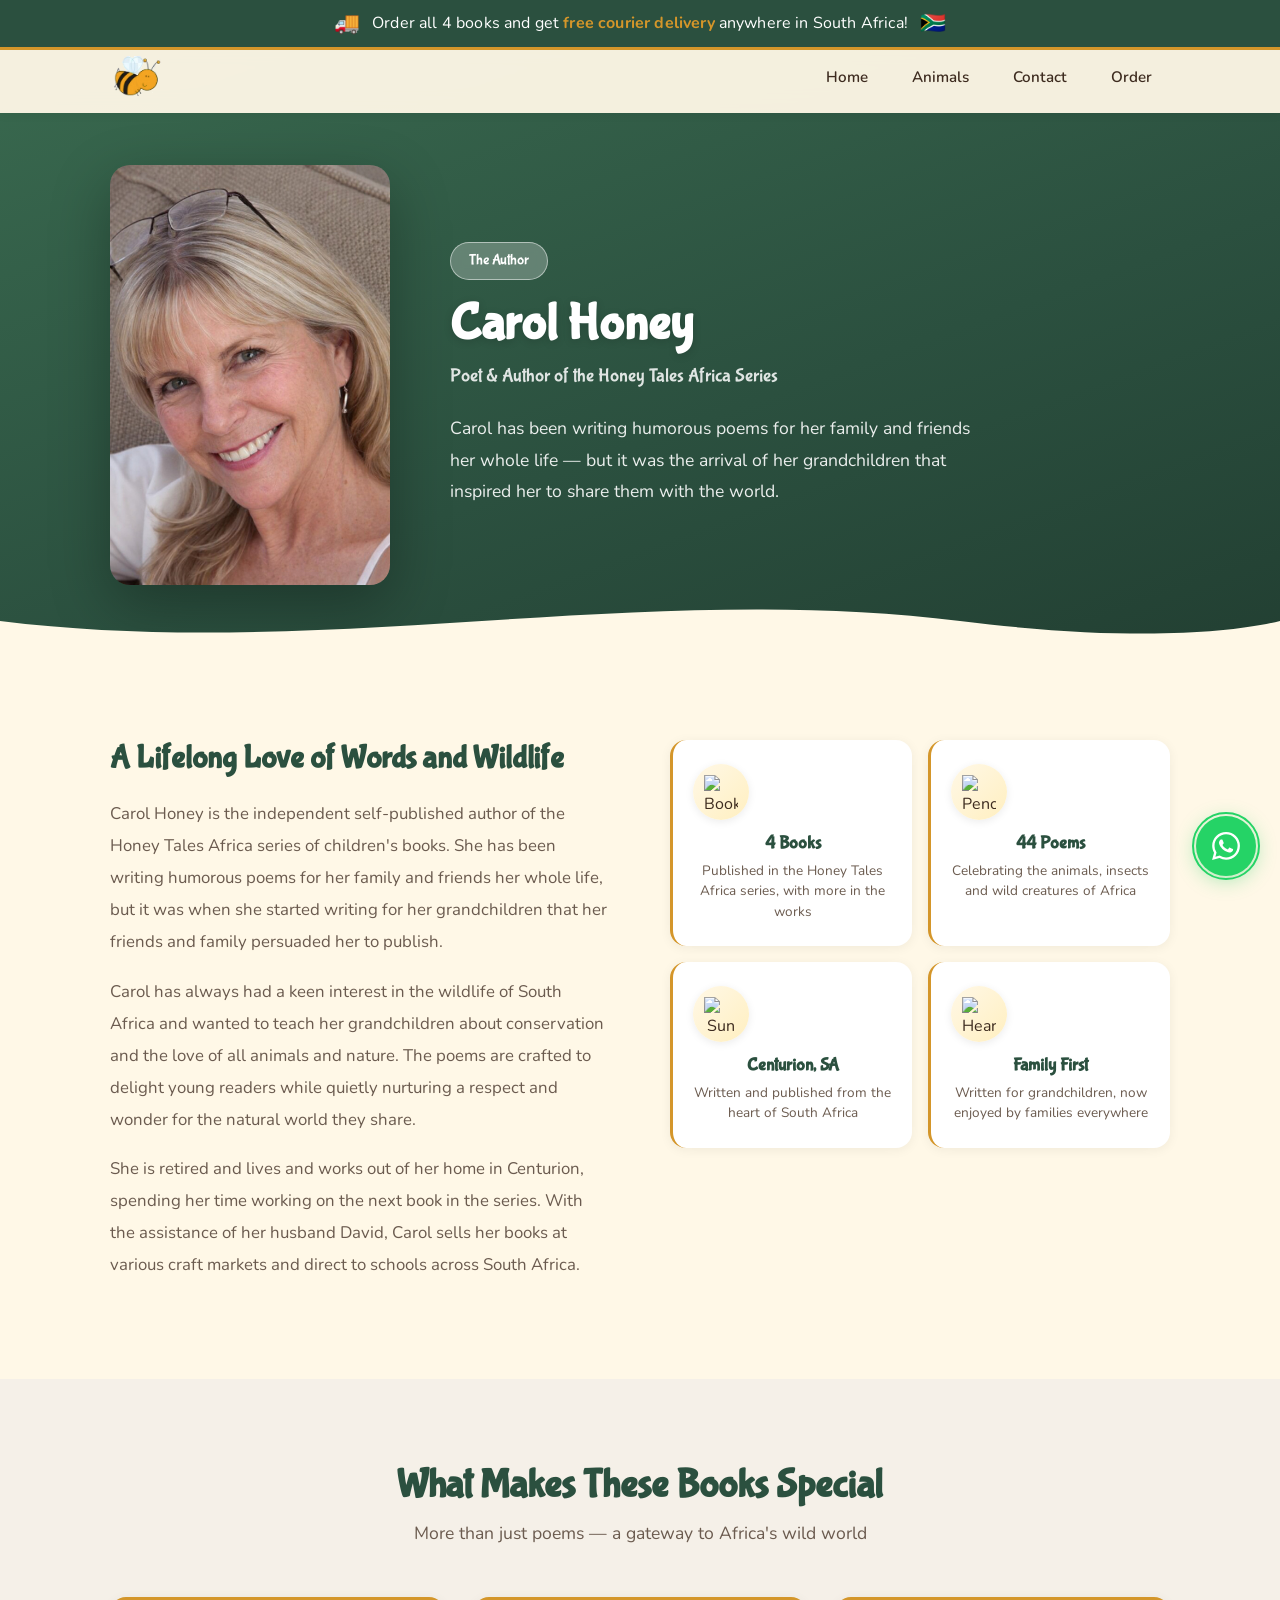
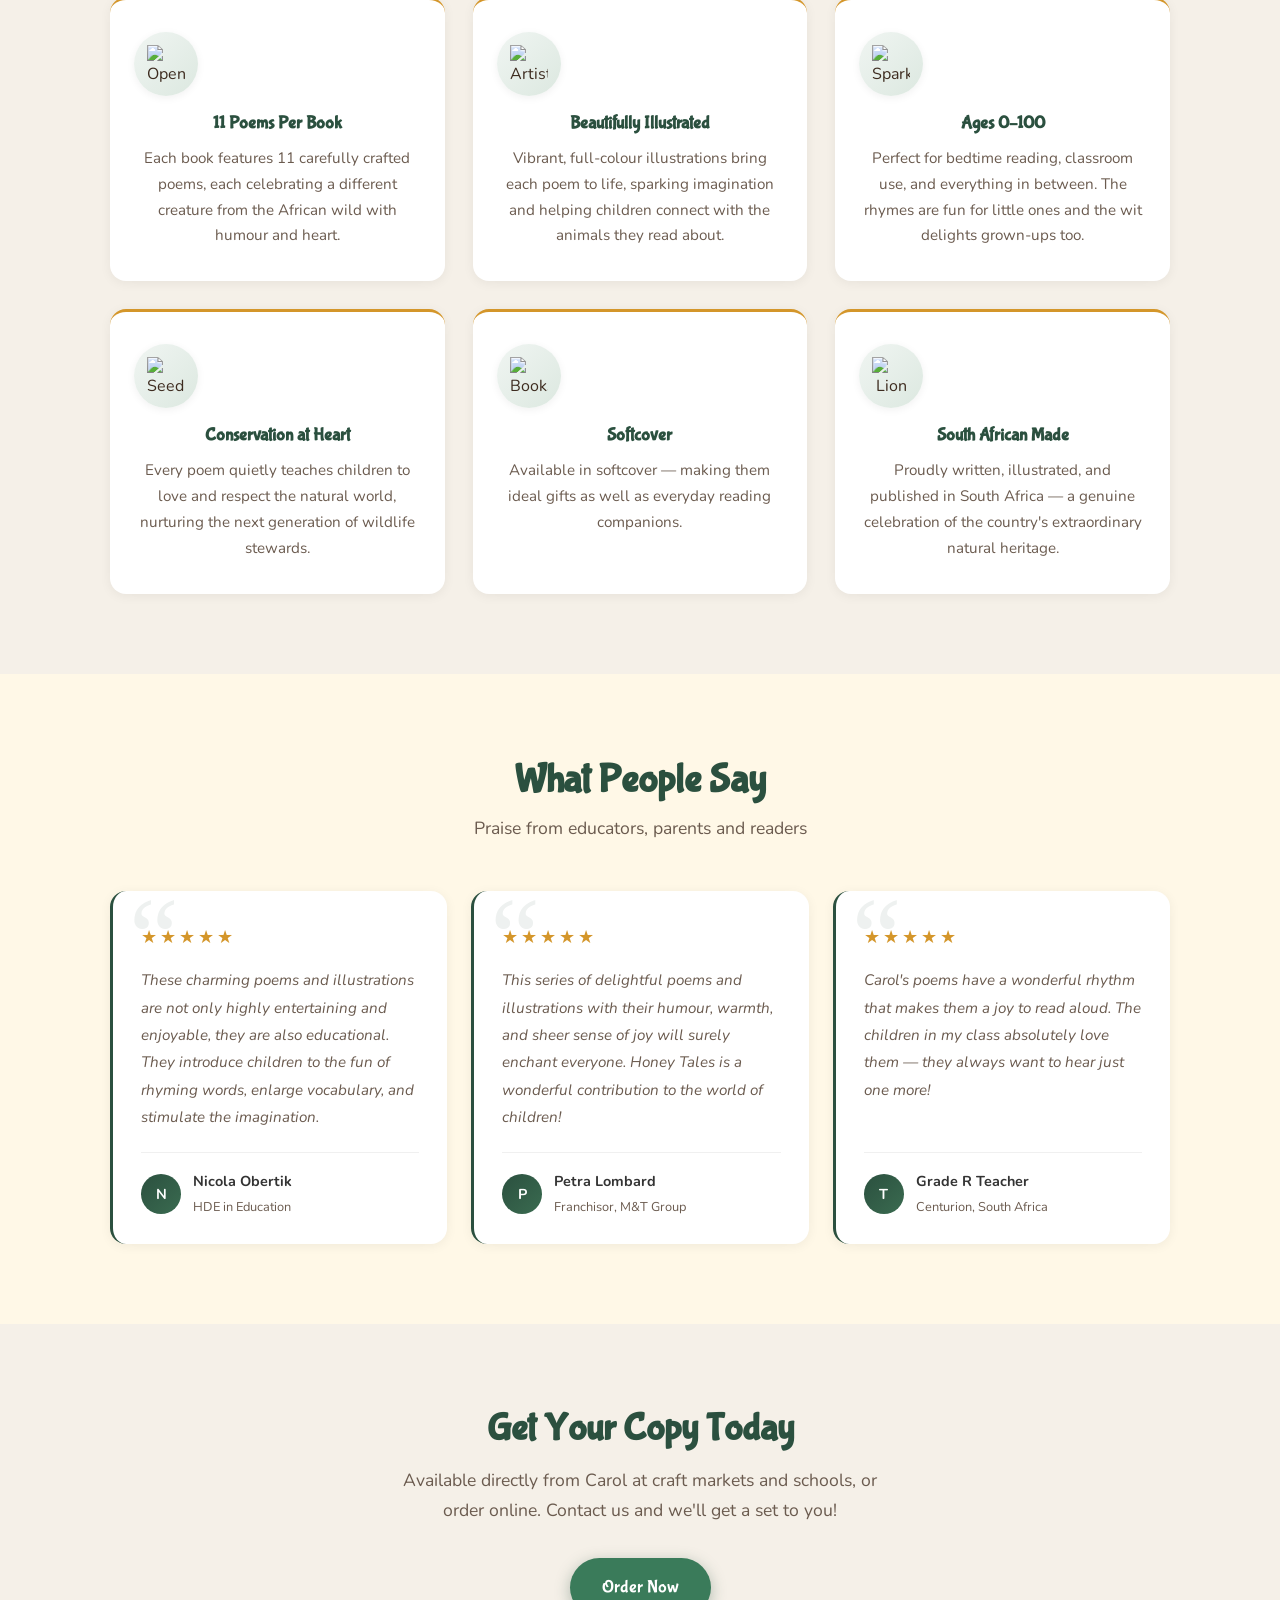
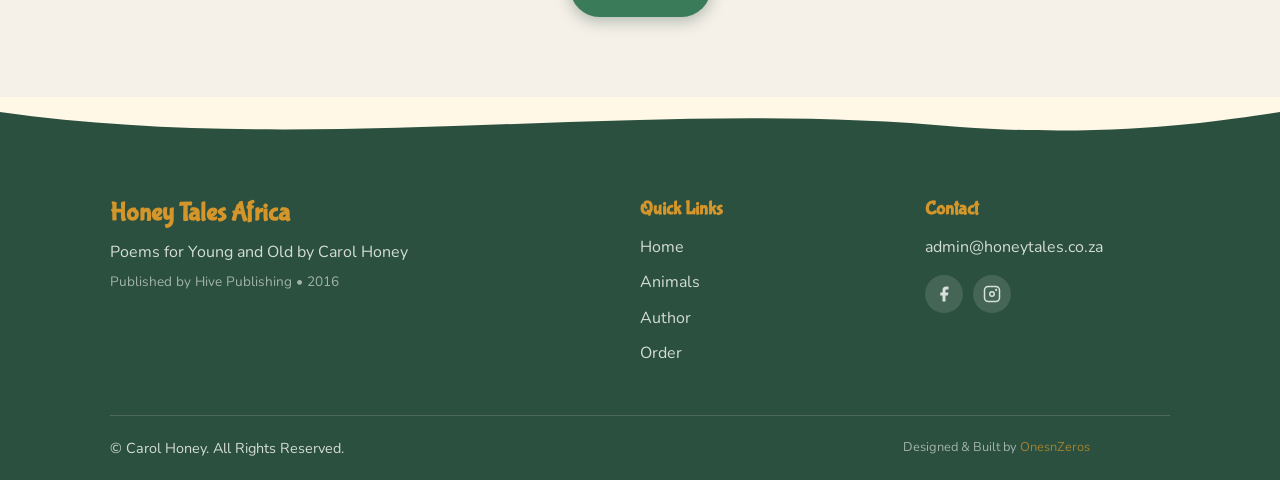
==== commit 010646c6: "Banner added, green colouring added, meerkat added, author image changed" ====
--- a/about.html
+++ b/about.html
@@ -21,11 +21,18 @@
 </head>
 <body>
 
+    <!-- Free Delivery Banner -->
+    <div class="free-delivery-banner">
+        <span class="free-delivery-icon">🚚</span>
+        <span class="free-delivery-text">Order all 4 books and get <strong>free courier delivery</strong> anywhere in South Africa!</span>
+        <span class="free-delivery-icon">🇿🇦</span>
+    </div>
+
     <!-- Navigation -->
     <nav class="navbar" id="navbar">
         <div class="nav-container">
-            <a href="index.html" class="nav-logo">
-                <img src="assets/ht_honeytales_text.png" alt="Honey Tales Africa" class="nav-logo-img">
+            <a href="/" class="nav-logo">
+                <img src="assets/images/bee.png" alt="Honey Tales Africa" class="nav-logo-img">
             </a>
             <button class="nav-toggle" id="navToggle" aria-label="Toggle navigation">
                 <span></span>
@@ -33,10 +40,10 @@
                 <span></span>
             </button>
             <ul class="nav-links" id="navLinks">
-                <li><a href="index.html">Home</a></li>
-                <li><a href="index.html#animals">Animals</a></li>
+                <li><a href="/">Home</a></li>
+                <li><a href="/#animals">Animals</a></li>
                 <li class="nav-hidden"><a href="about.html">Author</a></li>
-                <li><a href="index.html#contact">Contact</a></li>
+                <li><a href="/#contact">Contact</a></li>
                 <li><a href="order.html">Order</a></li>
             </ul>
         </div>
@@ -46,7 +53,7 @@
     <section class="about-hero">
         <div class="container about-hero-inner">
             <div class="about-hero-photo">
-                <img src="assets/images/web/author.png" alt="Carol Honey – Author of Honey Tales Africa" class="about-author-img">
+                <img src="assets/images/author.png" alt="Carol Honey – Author of Honey Tales Africa" class="about-author-img">
             </div>
             <div class="about-hero-text">
                 <span class="about-tag">The Author</span>
@@ -227,15 +234,15 @@
                 <div class="footer-links">
                     <h4>Quick Links</h4>
                     <ul>
-                        <li><a href="index.html">Home</a></li>
-                        <li><a href="index.html#animals">Animals</a></li>
+                        <li><a href="/">Home</a></li>
+                        <li><a href="/#animals">Animals</a></li>
                         <li><a href="about.html">Author</a></li>
                         <li><a href="order.html">Order</a></li>
                     </ul>
                 </div>
                 <div class="footer-contact">
                     <h4>Contact</h4>
-                    <p>admin@honeytales.co.za</p>
+                    <p><a href="/#contact">admin@honeytales.co.za</a></p>
                     <div class="footer-social">
                         <a href="https://facebook.com/honeytalesafrica" target="_blank" rel="noopener noreferrer" class="footer-social-link" aria-label="Facebook">
                             <svg width="18" height="18" viewBox="0 0 24 24" fill="currentColor"><path d="M18 2h-3a5 5 0 0 0-5 5v3H7v4h3v8h4v-8h3l1-4h-4V7a1 1 0 0 1 1-1h3z"/></svg>
@@ -268,7 +275,6 @@
         </div>
         <button class="whatsapp-fab" id="whatsappFab" aria-label="Open WhatsApp chat">
             <svg width="28" height="28" viewBox="0 0 24 24" fill="white"><path d="M17.472 14.382c-.297-.149-1.758-.867-2.03-.967-.273-.099-.471-.148-.67.15-.197.297-.767.966-.94 1.164-.173.199-.347.223-.644.075-.297-.15-1.255-.463-2.39-1.475-.883-.788-1.48-1.761-1.653-2.059-.173-.297-.018-.458.13-.606.134-.133.298-.347.446-.52.149-.174.198-.298.298-.497.099-.198.05-.371-.025-.52-.075-.149-.669-1.612-.916-2.207-.242-.579-.487-.5-.669-.51-.173-.008-.371-.01-.57-.01-.198 0-.52.074-.792.372-.272.297-1.04 1.016-1.04 2.479 0 1.462 1.065 2.875 1.213 3.074.149.198 2.096 3.2 5.077 4.487.709.306 1.262.489 1.694.625.712.227 1.36.195 1.871.118.571-.085 1.758-.719 2.006-1.413.248-.694.248-1.289.173-1.413-.074-.124-.272-.198-.57-.347m-5.421 7.403h-.004a9.87 9.87 0 01-5.031-1.378l-.361-.214-3.741.982.998-3.648-.235-.374a9.86 9.86 0 01-1.51-5.26c.001-5.45 4.436-9.884 9.888-9.884 2.64 0 5.122 1.03 6.988 2.898a9.825 9.825 0 012.893 6.994c-.003 5.45-4.437 9.884-9.885 9.884m8.413-18.297A11.815 11.815 0 0012.05 0C5.495 0 .16 5.335.157 11.892c0 2.096.547 4.142 1.588 5.945L.057 24l6.305-1.654a11.882 11.882 0 005.683 1.448h.005c6.554 0 11.89-5.335 11.893-11.893a11.821 11.821 0 00-3.48-8.413z"/></svg>
-            <span class="whatsapp-badge">1</span>
         </button>
     </div>
 
--- a/css/styles.css
+++ b/css/styles.css
@@ -4,13 +4,15 @@
 
 /* --- Variables --- */
 :root {
-    --honey: #F5A623;
-    --honey-dark: #D4881F;
+    --honey: #D4962A;
+    --honey-dark: #B87D22;
+    --action: #3A7B5A;
+    --action-dark: #2D6346;
     --safari-green: #4CAF50;
     --safari-green-dark: #388E3C;
     --sunset-orange: #FF6B35;
-    --brown: #8B4513;
-    --brown-light: #A0522D;
+    --brown: #2B503F;
+    --brown-light: #3A6B50;
     --cream: #FFF8E7;
     --sky-blue: #87CEEB;
     --white: #ffffff;
@@ -52,7 +54,7 @@
 }
 
 a {
-    color: var(--honey-dark);
+    color: var(--action);
     text-decoration: none;
     transition: color var(--transition);
 }
@@ -86,16 +88,16 @@
 }
 
 .btn-primary {
-    background: var(--honey);
+    background: var(--action);
     color: var(--white);
-    box-shadow: 0 4px 15px rgba(245, 166, 35, 0.4);
+    box-shadow: 0 4px 15px rgba(43, 80, 63, 0.35);
 }
 
 .btn-primary:hover {
-    background: var(--honey-dark);
+    background: var(--action-dark);
     color: var(--white);
     transform: translateY(-2px);
-    box-shadow: 0 6px 20px rgba(245, 166, 35, 0.5);
+    box-shadow: 0 6px 20px rgba(43, 80, 63, 0.45);
 }
 
 .btn-secondary {
@@ -109,6 +111,41 @@
     color: var(--white);
     transform: translateY(-2px);
     box-shadow: 0 6px 20px rgba(76, 175, 80, 0.5);
+}
+
+/* --- Free Delivery Banner --- */
+.free-delivery-banner {
+    position: fixed;
+    top: 0;
+    left: 0;
+    right: 0;
+    z-index: 1100;
+    background: #2B503F;
+    border-bottom: 3px solid var(--honey);
+    color: #fff;
+    text-align: center;
+    padding: 10px 24px;
+    display: flex;
+    align-items: center;
+    justify-content: center;
+    gap: 12px;
+    font-family: 'Nunito', sans-serif;
+    font-size: 1rem;
+    letter-spacing: 0.01em;
+}
+
+.free-delivery-banner strong {
+    color: var(--honey);
+}
+
+.free-delivery-icon {
+    font-size: 1.3rem;
+    line-height: 1;
+}
+
+/* Push navbar below the fixed banner (~43px tall) */
+body:has(.free-delivery-banner) .navbar {
+    top: 43px;
 }
 
 /* --- Navigation --- */
@@ -177,7 +214,7 @@
 }
 
 .nav-links a:hover {
-    background: var(--honey);
+    background: var(--action);
     color: var(--white);
 }
 
@@ -226,7 +263,7 @@
     align-items: center;
     justify-content: center;
     gap: 28px;
-    background: linear-gradient(135deg, #6BBF4E 0%, #8DC63F 30%, #B8D94A 50%, #87CEEB 100%);
+    background: linear-gradient(160deg, #3A6B50 0%, #2B503F 60%, #223F32 100%);
     padding: 80px 20px 20px;
     overflow: hidden;
 }
@@ -816,9 +853,22 @@
 .animal-gallery {
     display: flex;
     justify-content: center;
+    flex-wrap: wrap;
     gap: 60px;
     margin-bottom: 50px;
     position: relative;
+}
+
+.animal-item--meerkat {
+    flex-basis: 100%;
+    display: flex;
+    flex-direction: column;
+    align-items: center;
+}
+
+.animal-item.animal-item--meerkat > img {
+    max-height: 200px !important;
+    width: auto;
 }
 
 .animal-item {
@@ -1121,6 +1171,11 @@
     color: var(--brown);
     margin-bottom: 6px;
     font-size: 0.95rem;
+}
+
+.required {
+    color: #D32F2F;
+    font-weight: 700;
 }
 
 .form-group input,
@@ -1139,7 +1194,7 @@
 .form-group input:focus,
 .form-group textarea:focus {
     outline: none;
-    border-color: var(--honey);
+    border-color: var(--action);
     background: var(--white);
 }
 
@@ -1189,9 +1244,9 @@
     width: 26px;
     height: 26px;
     border-radius: 50%;
-    border: 2px solid var(--honey);
+    border: 2px solid var(--action);
     background: var(--white);
-    color: var(--honey);
+    color: var(--action);
     font-size: 1rem;
     font-weight: 700;
     line-height: 1;
@@ -1204,7 +1259,7 @@
 }
 
 .qty-btn:hover {
-    background: var(--honey);
+    background: var(--action);
     color: var(--white);
 }
 
@@ -1241,7 +1296,7 @@
 .order-toggle-box {
     width: 22px;
     height: 22px;
-    border: 2px solid var(--honey);
+    border: 2px solid var(--action);
     border-radius: 6px;
     background: var(--white);
     flex-shrink: 0;
@@ -1252,8 +1307,8 @@
 }
 
 .order-toggle-label input[type="checkbox"]:checked + .order-toggle-box {
-    background: var(--honey);
-    border-color: var(--honey);
+    background: var(--action);
+    border-color: var(--action);
 }
 
 .order-toggle-label input[type="checkbox"]:checked + .order-toggle-box::after {
@@ -1324,18 +1379,18 @@
 }
 
 .book-order-tile.has-qty {
-    border-color: var(--honey);
+    border-color: var(--action);
     transform: translateY(-3px);
     box-shadow: var(--shadow-hover);
 }
 
 .book-order-tile.has-qty .book-order-title {
-    background: var(--honey);
+    background: var(--action);
     color: var(--white);
 }
 
 .book-order-tile.has-qty .book-qty-row {
-    background: var(--honey);
+    background: var(--action);
 }
 
 /* --- Contact section total --- */
@@ -1344,7 +1399,7 @@
     align-items: center;
     justify-content: space-between;
     background: var(--white);
-    border: 2px solid var(--honey);
+    border: 2px solid var(--action);
     border-radius: var(--radius-sm);
     padding: 10px 16px;
     margin: 12px 0 4px;
@@ -1359,14 +1414,14 @@
 .order-total-amount {
     font-family: 'Bubblegum Sans', cursive;
     font-size: 1.4rem;
-    color: var(--honey);
+    color: var(--action);
 }
 
 .order-note {
     font-size: 0.85rem;
     color: var(--text-muted);
     background: #FFF8E7;
-    border-left: 3px solid var(--honey);
+    border-left: 3px solid var(--action);
     padding: 10px 14px;
     border-radius: 0 8px 8px 0;
     line-height: 1.6;
@@ -1375,7 +1430,7 @@
 
 /* --- Footer --- */
 .footer {
-    background: var(--brown);
+    background: #2B503F;
     color: rgba(255, 255, 255, 0.8);
     position: relative;
     padding-top: 0;
@@ -1516,20 +1571,24 @@
     box-shadow: 0 6px 25px rgba(37, 211, 102, 0.5);
 }
 
-.whatsapp-badge {
+.whatsapp-fab::before {
+    content: "";
     position: absolute;
-    top: -2px;
-    right: -2px;
-    width: 20px;
-    height: 20px;
-    background: var(--sunset-orange);
-    color: white;
+    inset: -4px;
     border-radius: 50%;
-    font-size: 0.75rem;
-    font-weight: 700;
-    display: flex;
-    align-items: center;
-    justify-content: center;
+    border: 2px solid #25D366;
+    animation: 2.4s ease-out 0s infinite normal none running waPulse;
+}
+
+@keyframes waPulse {
+    0% {
+        transform: scale(1);
+        opacity: 1;
+    }
+    100% {
+        transform: scale(1.6);
+        opacity: 0;
+    }
 }
 
 .whatsapp-popup {
@@ -1852,6 +1911,18 @@
 
     .section-title {
         font-size: 2rem;
+    }
+}
+
+@media (max-width: 600px) {
+    .free-delivery-banner {
+        font-size: 0.78rem;
+        padding: 8px 10px;
+        gap: 5px;
+    }
+
+    body:has(.free-delivery-banner) .navbar {
+        top: 35px;
     }
 }
 
@@ -1998,7 +2069,9 @@
    (used by books.css and about.css)
    ========================================== */
 
-/* Card entrances */
+/* ---- Card entrance keyframes ---- */
+
+/* 0: Giraffe — gentle bulge + micro-wobble */
 @keyframes fc-bulge {
     0%   { transform: scale(1) translateY(0) rotate(0deg); }
     28%  { transform: scale(1.08) translateY(-9px) rotate(-1.8deg); }
@@ -2007,6 +2080,7 @@
     82%  { transform: scale(1.052) translateY(-7px) rotate(0.3deg); }
     100% { transform: scale(1.05) translateY(-7px) rotate(0deg); }
 }
+/* 1: Elephant — tilt sway */
 @keyframes fc-tilt {
     0%   { transform: translateY(0) rotate(0deg) scale(1); }
     30%  { transform: translateY(-11px) rotate(-3deg) scale(1.07); }
@@ -2015,6 +2089,7 @@
     85%  { transform: translateY(-8px) rotate(0.5deg) scale(1.052); }
     100% { transform: translateY(-8px) rotate(0deg) scale(1.05); }
 }
+/* 2: Lion — bouncy pop */
 @keyframes fc-pop {
     0%   { transform: scale(1) translateY(0); }
     22%  { transform: scale(1.1) translateY(-12px); }
@@ -2024,20 +2099,101 @@
     90%  { transform: scale(1.055) translateY(-8px); }
     100% { transform: scale(1.05) translateY(-7px); }
 }
-
-/* Card exits */
+/* 3: Bee — quick lift with vibration */
+@keyframes fc-lift {
+    0%   { transform: translateY(0) scale(1); }
+    20%  { transform: translateY(-10px) scale(1.06); }
+    40%  { transform: translateY(-7px) scale(1.04); }
+    60%  { transform: translateY(-9px) scale(1.055); }
+    80%  { transform: translateY(-8px) scale(1.05); }
+    100% { transform: translateY(-8px) scale(1.05); }
+}
+/* 4: Ladybird — gentle swell */
+@keyframes fc-swell {
+    0%   { transform: scale(1) translateY(0); }
+    35%  { transform: scale(1.07) translateY(-6px); }
+    55%  { transform: scale(1.04) translateY(-5px); }
+    75%  { transform: scale(1.06) translateY(-7px); }
+    100% { transform: scale(1.05) translateY(-7px); }
+}
+/* 5: Mosquito — lean right */
+@keyframes fc-lean {
+    0%   { transform: rotate(0deg) scale(1) translateY(0); }
+    30%  { transform: rotate(2.5deg) scale(1.06) translateY(-8px); }
+    55%  { transform: rotate(-1.5deg) scale(1.04) translateY(-6px); }
+    75%  { transform: rotate(1deg) scale(1.055) translateY(-7px); }
+    100% { transform: rotate(0deg) scale(1.05) translateY(-7px); }
+}
+/* 6: Frog — spring up */
+@keyframes fc-spring {
+    0%   { transform: scale(1) translateY(0); }
+    15%  { transform: scale(0.97, 1.04) translateY(3px); }
+    35%  { transform: scale(1.09) translateY(-14px); }
+    55%  { transform: scale(1.03) translateY(-5px); }
+    70%  { transform: scale(1.06) translateY(-9px); }
+    85%  { transform: scale(1.048) translateY(-7px); }
+    100% { transform: scale(1.05) translateY(-7px); }
+}
+/* 7: Baboon — playful rock */
+@keyframes fc-rock {
+    0%   { transform: rotate(0deg) translateY(0) scale(1); }
+    18%  { transform: rotate(-2deg) translateY(-6px) scale(1.04); }
+    36%  { transform: rotate(2.5deg) translateY(-10px) scale(1.07); }
+    54%  { transform: rotate(-1.5deg) translateY(-8px) scale(1.05); }
+    72%  { transform: rotate(1deg) translateY(-7px) scale(1.052); }
+    100% { transform: rotate(0deg) translateY(-7px) scale(1.05); }
+}
+/* 8: Warthog — forward jolt */
+@keyframes fc-jolt {
+    0%   { transform: scale(1) translateY(0) translateX(0); }
+    20%  { transform: scale(1.06) translateY(-5px) translateX(4px); }
+    40%  { transform: scale(1.04) translateY(-7px) translateX(-2px); }
+    60%  { transform: scale(1.055) translateY(-8px) translateX(1px); }
+    80%  { transform: scale(1.05) translateY(-7px) translateX(0); }
+    100% { transform: scale(1.05) translateY(-7px) translateX(0); }
+}
+/* 9: Hippo — heavy settle */
+@keyframes fc-settle {
+    0%   { transform: scale(1) translateY(0); }
+    20%  { transform: scale(1.09) translateY(-4px); }
+    40%  { transform: scale(1.03) translateY(-8px); }
+    55%  { transform: scale(1.07) translateY(-6px); }
+    70%  { transform: scale(1.045) translateY(-7px); }
+    85%  { transform: scale(1.055) translateY(-7px); }
+    100% { transform: scale(1.05) translateY(-7px); }
+}
+/* 10: Cheetah — fast slide */
+@keyframes fc-slide {
+    0%   { transform: translateX(0) translateY(0) scale(1); }
+    25%  { transform: translateX(-6px) translateY(-9px) scale(1.07); }
+    45%  { transform: translateX(3px) translateY(-6px) scale(1.04); }
+    65%  { transform: translateX(-1px) translateY(-8px) scale(1.055); }
+    100% { transform: translateX(0) translateY(-7px) scale(1.05); }
+}
+/* 11: Crocodile — lurching rise */
+@keyframes fc-lurch {
+    0%   { transform: scale(1) translateY(0) rotate(0deg); }
+    25%  { transform: scale(1.04) translateY(-3px) rotate(1.5deg); }
+    45%  { transform: scale(1.08) translateY(-10px) rotate(-1deg); }
+    65%  { transform: scale(1.05) translateY(-7px) rotate(0.5deg); }
+    85%  { transform: scale(1.052) translateY(-7px) rotate(-0.2deg); }
+    100% { transform: scale(1.05) translateY(-7px) rotate(0deg); }
+}
+
+/* ---- Card exit keyframes ---- */
+
 @keyframes fc-bulge-out {
     0%   { transform: scale(1.05) translateY(-7px) rotate(0deg); }
     22%  { transform: scale(1.02) translateY(-3px) rotate(1.4deg); }
     48%  { transform: scale(1.01) translateY(-1px) rotate(-0.8deg); }
-    72%  { transform: scale(1.005) translateY(0px) rotate(0.4deg); }
+    72%  { transform: scale(1.005) translateY(0) rotate(0.4deg); }
     100% { transform: scale(1) translateY(0) rotate(0deg); }
 }
 @keyframes fc-tilt-out {
     0%   { transform: translateY(-8px) rotate(0deg) scale(1.05); }
     25%  { transform: translateY(-4px) rotate(2.5deg) scale(1.02); }
     55%  { transform: translateY(-1px) rotate(-1.2deg) scale(1.01); }
-    80%  { transform: translateY(0px) rotate(0.5deg) scale(1.002); }
+    80%  { transform: translateY(0) rotate(0.5deg) scale(1.002); }
     100% { transform: translateY(0) rotate(0deg) scale(1); }
 }
 @keyframes fc-pop-out {
@@ -2047,8 +2203,64 @@
     68%  { transform: scale(0.995) translateY(-1px); }
     100% { transform: scale(1) translateY(0); }
 }
-
-/* Icon entrances */
+@keyframes fc-lift-out {
+    0%   { transform: translateY(-8px) scale(1.05); }
+    40%  { transform: translateY(-3px) scale(1.02); }
+    70%  { transform: translateY(-1px) scale(1.005); }
+    100% { transform: translateY(0) scale(1); }
+}
+@keyframes fc-swell-out {
+    0%   { transform: scale(1.05) translateY(-7px); }
+    35%  { transform: scale(1.02) translateY(-3px); }
+    65%  { transform: scale(1.008) translateY(-1px); }
+    100% { transform: scale(1) translateY(0); }
+}
+@keyframes fc-lean-out {
+    0%   { transform: rotate(0deg) scale(1.05) translateY(-7px); }
+    30%  { transform: rotate(1.5deg) scale(1.02) translateY(-3px); }
+    60%  { transform: rotate(-0.5deg) scale(1.008) translateY(-1px); }
+    100% { transform: rotate(0deg) scale(1) translateY(0); }
+}
+@keyframes fc-spring-out {
+    0%   { transform: scale(1.05) translateY(-7px); }
+    30%  { transform: scale(1.01) translateY(-2px); }
+    55%  { transform: scale(1.02) translateY(1px); }
+    100% { transform: scale(1) translateY(0); }
+}
+@keyframes fc-rock-out {
+    0%   { transform: rotate(0deg) translateY(-7px) scale(1.05); }
+    30%  { transform: rotate(1.5deg) translateY(-3px) scale(1.02); }
+    60%  { transform: rotate(-0.8deg) translateY(-1px) scale(1.008); }
+    100% { transform: rotate(0deg) translateY(0) scale(1); }
+}
+@keyframes fc-jolt-out {
+    0%   { transform: scale(1.05) translateY(-7px) translateX(0); }
+    30%  { transform: scale(1.02) translateY(-3px) translateX(-2px); }
+    60%  { transform: scale(1.008) translateY(-1px) translateX(1px); }
+    100% { transform: scale(1) translateY(0) translateX(0); }
+}
+@keyframes fc-settle-out {
+    0%   { transform: scale(1.05) translateY(-7px); }
+    25%  { transform: scale(1.03) translateY(-4px); }
+    50%  { transform: scale(1.01) translateY(-2px); }
+    100% { transform: scale(1) translateY(0); }
+}
+@keyframes fc-slide-out {
+    0%   { transform: translateX(0) translateY(-7px) scale(1.05); }
+    35%  { transform: translateX(3px) translateY(-3px) scale(1.02); }
+    65%  { transform: translateX(-1px) translateY(-1px) scale(1.005); }
+    100% { transform: translateX(0) translateY(0) scale(1); }
+}
+@keyframes fc-lurch-out {
+    0%   { transform: scale(1.05) translateY(-7px) rotate(0deg); }
+    30%  { transform: scale(1.02) translateY(-3px) rotate(-1deg); }
+    60%  { transform: scale(1.008) translateY(-1px) rotate(0.4deg); }
+    100% { transform: scale(1) translateY(0) rotate(0deg); }
+}
+
+/* ---- Icon entrance keyframes ---- */
+
+/* 0: Giraffe — stretch tall (grows vertically) */
 @keyframes fi-magnify {
     0%   { transform: scale(1) rotate(0deg); }
     30%  { transform: scale(1.85) rotate(-8deg); }
@@ -2057,6 +2269,7 @@
     88%  { transform: scale(1.48) rotate(1deg); }
     100% { transform: scale(1.5) rotate(0deg); }
 }
+/* 1: Elephant — slow trunk spin */
 @keyframes fi-spin {
     0%   { transform: scale(1) rotate(0deg); }
     35%  { transform: scale(1.6) rotate(200deg); }
@@ -2065,6 +2278,7 @@
     92%  { transform: scale(1.47) rotate(178deg); }
     100% { transform: scale(1.5) rotate(180deg); }
 }
+/* 2: Lion — powerful bounce */
 @keyframes fi-bounce {
     0%   { transform: scale(1) translateY(0); }
     20%  { transform: scale(1.65) translateY(-12px); }
@@ -2074,8 +2288,107 @@
     87%  { transform: scale(1.5) translateY(-8px); }
     100% { transform: scale(1.5) translateY(-8px); }
 }
-
-/* Icon exits */
+/* 3: Bee — rapid buzz vibration */
+@keyframes fi-buzz {
+    0%   { transform: scale(1) translate(0, 0) rotate(0deg); }
+    10%  { transform: scale(1.3) translate(3px, -2px) rotate(5deg); }
+    20%  { transform: scale(1.35) translate(-3px, 1px) rotate(-4deg); }
+    30%  { transform: scale(1.4) translate(2px, -3px) rotate(3deg); }
+    40%  { transform: scale(1.42) translate(-2px, 2px) rotate(-3deg); }
+    50%  { transform: scale(1.45) translate(3px, -1px) rotate(4deg); }
+    60%  { transform: scale(1.47) translate(-1px, -2px) rotate(-2deg); }
+    70%  { transform: scale(1.48) translate(2px, 1px) rotate(2deg); }
+    80%  { transform: scale(1.49) translate(-1px, -1px) rotate(-1deg); }
+    90%  { transform: scale(1.5) translate(1px, 0) rotate(1deg); }
+    100% { transform: scale(1.5) translate(0, 0) rotate(0deg); }
+}
+/* 4: Ladybird — gentle flutter (wing-open pulse) */
+@keyframes fi-flutter {
+    0%   { transform: scale(1) rotate(0deg); }
+    15%  { transform: scale(1.4) rotate(6deg); }
+    30%  { transform: scale(1.2) rotate(-4deg); }
+    45%  { transform: scale(1.55) rotate(3deg); }
+    60%  { transform: scale(1.35) rotate(-2deg); }
+    75%  { transform: scale(1.5) rotate(1deg); }
+    90%  { transform: scale(1.45) rotate(-0.5deg); }
+    100% { transform: scale(1.5) rotate(0deg); }
+}
+/* 5: Mosquito — erratic zigzag darting */
+@keyframes fi-zigzag {
+    0%   { transform: scale(1) translate(0, 0); }
+    14%  { transform: scale(1.3) translate(8px, -6px); }
+    28%  { transform: scale(1.35) translate(-6px, -10px); }
+    42%  { transform: scale(1.4) translate(5px, -3px); }
+    56%  { transform: scale(1.45) translate(-7px, -8px); }
+    70%  { transform: scale(1.48) translate(4px, -5px); }
+    85%  { transform: scale(1.5) translate(-2px, -2px); }
+    100% { transform: scale(1.5) translate(0, 0); }
+}
+/* 6: Frog — leap high + squash-stretch land */
+@keyframes fi-leap {
+    0%   { transform: scale(1, 1) translateY(0); }
+    12%  { transform: scale(1.1, 0.85) translateY(4px); }
+    30%  { transform: scale(0.9, 1.7) translateY(-22px); }
+    50%  { transform: scale(1.5, 1.5) translateY(-14px); }
+    65%  { transform: scale(1.55, 1.4) translateY(-6px); }
+    78%  { transform: scale(1.48, 1.52) translateY(-9px); }
+    100% { transform: scale(1.5, 1.5) translateY(-8px); }
+}
+/* 7: Baboon — pendulum swing arc */
+@keyframes fi-swing {
+    0%   { transform: scale(1) rotate(0deg); transform-origin: 50% 0; }
+    20%  { transform: scale(1.4) rotate(18deg); }
+    40%  { transform: scale(1.45) rotate(-14deg); }
+    55%  { transform: scale(1.48) rotate(8deg); }
+    70%  { transform: scale(1.5) rotate(-5deg); }
+    82%  { transform: scale(1.5) rotate(3deg); }
+    92%  { transform: scale(1.5) rotate(-1deg); }
+    100% { transform: scale(1.5) rotate(0deg); }
+}
+/* 8: Warthog — charge lunge forward + back */
+@keyframes fi-charge {
+    0%   { transform: scale(1) translateX(0) rotate(0deg); }
+    18%  { transform: scale(1.3) translateX(-4px) rotate(-3deg); }
+    35%  { transform: scale(1.55) translateX(14px) rotate(4deg); }
+    50%  { transform: scale(1.45) translateX(6px) rotate(-1deg); }
+    65%  { transform: scale(1.5) translateX(2px) rotate(1deg); }
+    80%  { transform: scale(1.5) translateX(-1px) rotate(-0.5deg); }
+    100% { transform: scale(1.5) translateX(0) rotate(0deg); }
+}
+/* 9: Hippo — heavy side-to-side rock */
+@keyframes fi-rock {
+    0%   { transform: scale(1) rotate(0deg) translateY(0); }
+    18%  { transform: scale(1.35) rotate(-8deg) translateY(-2px); }
+    36%  { transform: scale(1.45) rotate(6deg) translateY(-4px); }
+    52%  { transform: scale(1.48) rotate(-4deg) translateY(-3px); }
+    68%  { transform: scale(1.5) rotate(2.5deg) translateY(-2px); }
+    82%  { transform: scale(1.5) rotate(-1deg) translateY(-1px); }
+    100% { transform: scale(1.5) rotate(0deg) translateY(0); }
+}
+/* 10: Cheetah — speed dash (horizontal streak) */
+@keyframes fi-dash {
+    0%   { transform: scale(1) translateX(0) skewX(0deg); }
+    15%  { transform: scale(1.2, 0.9) translateX(-8px) skewX(-8deg); }
+    30%  { transform: scale(1.5, 1.1) translateX(16px) skewX(5deg); }
+    45%  { transform: scale(1.4, 1.2) translateX(4px) skewX(-2deg); }
+    60%  { transform: scale(1.5) translateX(-2px) skewX(1deg); }
+    80%  { transform: scale(1.5) translateX(1px) skewX(0deg); }
+    100% { transform: scale(1.5) translateX(0) skewX(0deg); }
+}
+/* 11: Crocodile — jaw snap (quick chomp) */
+@keyframes fi-snap {
+    0%   { transform: scale(1) scaleY(1) translateY(0); }
+    12%  { transform: scale(1.3) scaleY(0.75) translateY(3px); }
+    24%  { transform: scale(1.5) scaleY(1.3) translateY(-10px); }
+    36%  { transform: scale(1.45) scaleY(0.85) translateY(-2px); }
+    50%  { transform: scale(1.52) scaleY(1.2) translateY(-8px); }
+    65%  { transform: scale(1.48) scaleY(0.95) translateY(-4px); }
+    80%  { transform: scale(1.5) scaleY(1.05) translateY(-6px); }
+    100% { transform: scale(1.5) scaleY(1) translateY(-5px); }
+}
+
+/* ---- Icon exit keyframes ---- */
+
 @keyframes fi-magnify-out {
     0%   { transform: scale(1.5) rotate(0deg); }
     35%  { transform: scale(1.15) rotate(4deg); }
@@ -2091,6 +2404,63 @@
 @keyframes fi-bounce-out {
     0%   { transform: scale(1.5) translateY(-8px); }
     30%  { transform: scale(1.1) translateY(-2px); }
-    60%  { transform: scale(1.04) translateY(0px); }
+    60%  { transform: scale(1.04) translateY(0); }
     100% { transform: scale(1) translateY(0); }
 }
+@keyframes fi-buzz-out {
+    0%   { transform: scale(1.5) translate(0, 0) rotate(0deg); }
+    30%  { transform: scale(1.2) translate(1px, -1px) rotate(2deg); }
+    60%  { transform: scale(1.05) translate(-1px, 0) rotate(-1deg); }
+    100% { transform: scale(1) translate(0, 0) rotate(0deg); }
+}
+@keyframes fi-flutter-out {
+    0%   { transform: scale(1.5) rotate(0deg); }
+    30%  { transform: scale(1.2) rotate(-3deg); }
+    60%  { transform: scale(1.06) rotate(1deg); }
+    100% { transform: scale(1) rotate(0deg); }
+}
+@keyframes fi-zigzag-out {
+    0%   { transform: scale(1.5) translate(0, 0); }
+    30%  { transform: scale(1.2) translate(-3px, 2px); }
+    60%  { transform: scale(1.06) translate(1px, -1px); }
+    100% { transform: scale(1) translate(0, 0); }
+}
+@keyframes fi-leap-out {
+    0%   { transform: scale(1.5) translateY(-8px); }
+    25%  { transform: scale(1.2, 1.1) translateY(-3px); }
+    50%  { transform: scale(1.05, 1.08) translateY(1px); }
+    75%  { transform: scale(1.02, 0.98) translateY(0); }
+    100% { transform: scale(1) translateY(0); }
+}
+@keyframes fi-swing-out {
+    0%   { transform: scale(1.5) rotate(0deg); }
+    25%  { transform: scale(1.2) rotate(6deg); }
+    50%  { transform: scale(1.08) rotate(-3deg); }
+    75%  { transform: scale(1.02) rotate(1deg); }
+    100% { transform: scale(1) rotate(0deg); }
+}
+@keyframes fi-charge-out {
+    0%   { transform: scale(1.5) translateX(0) rotate(0deg); }
+    30%  { transform: scale(1.2) translateX(-4px) rotate(-2deg); }
+    60%  { transform: scale(1.06) translateX(1px) rotate(0.5deg); }
+    100% { transform: scale(1) translateX(0) rotate(0deg); }
+}
+@keyframes fi-rock-out {
+    0%   { transform: scale(1.5) rotate(0deg) translateY(0); }
+    25%  { transform: scale(1.2) rotate(4deg) translateY(0); }
+    50%  { transform: scale(1.08) rotate(-2deg) translateY(0); }
+    75%  { transform: scale(1.02) rotate(0.5deg) translateY(0); }
+    100% { transform: scale(1) rotate(0deg) translateY(0); }
+}
+@keyframes fi-dash-out {
+    0%   { transform: scale(1.5) translateX(0) skewX(0deg); }
+    30%  { transform: scale(1.2) translateX(5px) skewX(3deg); }
+    60%  { transform: scale(1.06) translateX(-1px) skewX(0deg); }
+    100% { transform: scale(1) translateX(0) skewX(0deg); }
+}
+@keyframes fi-snap-out {
+    0%   { transform: scale(1.5) scaleY(1) translateY(-5px); }
+    30%  { transform: scale(1.2) scaleY(1.1) translateY(-2px); }
+    60%  { transform: scale(1.06) scaleY(0.97) translateY(0); }
+    100% { transform: scale(1) scaleY(1) translateY(0); }
+}
--- a/css/about.css
+++ b/css/about.css
@@ -5,8 +5,8 @@
 /* --- About Hero --- */
 .about-hero {
     position: relative;
-    background: linear-gradient(135deg, #F5A623 0%, #E8921A 30%, #D4793A 60%, #C4651A 100%);
-    padding: 100px 20px 60px;
+    background: linear-gradient(160deg, #3A6B50 0%, #2B503F 60%, #223F32 100%);
+    padding: 150px 20px 60px;
     overflow: hidden;
 }
 
@@ -119,69 +119,51 @@
     border-radius: var(--radius);
     padding: 24px 20px;
     text-align: center;
-    box-shadow: 0 4px 20px rgba(0, 0, 0, 0.07);
-    border-top: 4px solid transparent;
+    background: #fff;
+    box-shadow: 0 2px 12px rgba(0, 0, 0, 0.06);
+    border-left: 3px solid #D4962A;
     transition: transform var(--transition), box-shadow var(--transition);
 }
 
-.bio-highlight-card:nth-child(1) {
-    background: linear-gradient(160deg, #FFFCF0, #FFF3CC);
-    border-top-color: #F5A623;
-}
-
-.bio-highlight-card:nth-child(2) {
-    background: linear-gradient(160deg, #FFF6F3, #FFE6DC);
-    border-top-color: #E8775A;
-}
-
-.bio-highlight-card:nth-child(3) {
-    background: linear-gradient(160deg, #F0F7FF, #D8EEFF);
-    border-top-color: #5BA3C9;
-}
-
-.bio-highlight-card:nth-child(4) {
-    background: linear-gradient(160deg, #FFF0F5, #FFD6E8);
-    border-top-color: #D9729A;
-}
-
 .bio-highlight-card:hover {
-    transform: translateY(-4px);
-    box-shadow: var(--shadow-hover);
+    transform: translateY(-3px);
+    box-shadow: 0 6px 20px rgba(0, 0, 0, 0.1);
 }
 
 .bio-highlight-icon {
-    width: 72px;
-    height: 72px;
+    width: 56px;
+    height: 56px;
     border-radius: 50%;
-    background: linear-gradient(135deg, #FFF8E7, #FFE9A0);
-    box-shadow: 0 4px 14px rgba(0, 0, 0, 0.10);
+    background: linear-gradient(135deg, #FFF8E7, #FFEFC0);
+    box-shadow: 0 2px 8px rgba(0, 0, 0, 0.08);
     display: flex;
     align-items: center;
     justify-content: center;
-    margin-bottom: 14px;
+    margin-bottom: 12px;
 }
 
 .bio-highlight-icon img {
-    width: 46px;
-    height: 46px;
+    width: 34px;
+    height: 34px;
     object-fit: contain;
 }
 
 .bio-highlight-card h3 {
-    font-size: 1.2rem;
+    font-size: 1.1rem;
     color: var(--brown);
     margin-bottom: 6px;
+    font-weight: 700;
 }
 
 .bio-highlight-card p {
-    font-size: 0.875rem;
+    font-size: 0.85rem;
     color: var(--text-muted);
     line-height: 1.5;
 }
 
 /* --- What Makes the Books Special --- */
 .about-features-section {
-    background: linear-gradient(135deg, #FFF3D4, #FFE8C2);
+    background: #F5F0E8;
     padding: 80px 0;
 }
 
@@ -195,68 +177,40 @@
     border-radius: var(--radius);
     padding: 32px 24px;
     text-align: center;
-    box-shadow: var(--shadow);
-    border-top: 4px solid transparent;
+    background: #fff;
+    box-shadow: 0 2px 12px rgba(0, 0, 0, 0.06);
+    border-top: 3px solid #D4962A;
     transition: transform var(--transition), box-shadow var(--transition);
 }
 
-.about-feature:nth-child(1) {
-    background: linear-gradient(160deg, #FFFCF0, #FFF3CC);
-    border-top-color: #F5A623;
-}
-
-.about-feature:nth-child(2) {
-    background: linear-gradient(160deg, #FFF6F3, #FFE6DC);
-    border-top-color: #E8775A;
-}
-
-.about-feature:nth-child(3) {
-    background: linear-gradient(160deg, #F0F7FF, #D8EEFF);
-    border-top-color: #5BA3C9;
-}
-
-.about-feature:nth-child(4) {
-    background: linear-gradient(160deg, #FFF0F5, #FFD6E8);
-    border-top-color: #D9729A;
-}
-
-.about-feature:nth-child(5) {
-    background: linear-gradient(160deg, #F2FFF0, #D6F5CC);
-    border-top-color: #6BBF5A;
-}
-
-.about-feature:nth-child(6) {
-    background: linear-gradient(160deg, #FFF8F0, #FFE8CC);
-    border-top-color: #E8A040;
-}
-
 .about-feature:hover {
-    transform: translateY(-4px);
-    box-shadow: var(--shadow-hover);
+    transform: translateY(-3px);
+    box-shadow: 0 6px 20px rgba(0, 0, 0, 0.1);
 }
 
 .about-feature-icon {
-    width: 80px;
-    height: 80px;
+    width: 64px;
+    height: 64px;
     border-radius: 50%;
-    background: linear-gradient(135deg, #FFF8E7, #FFE9A0);
-    box-shadow: 0 4px 14px rgba(0, 0, 0, 0.10);
+    background: linear-gradient(135deg, #F0F5F2, #DCE8E0);
+    box-shadow: 0 2px 8px rgba(0, 0, 0, 0.06);
     display: flex;
     align-items: center;
     justify-content: center;
-    margin-bottom: 18px;
+    margin-bottom: 16px;
 }
 
 .about-feature-icon img {
-    width: 52px;
-    height: 52px;
+    width: 38px;
+    height: 38px;
     object-fit: contain;
 }
 
 .about-feature h3 {
-    font-size: 1.2rem;
+    font-size: 1.15rem;
     color: var(--brown);
     margin-bottom: 10px;
+    font-weight: 700;
 }
 
 .about-feature p {
@@ -267,7 +221,7 @@
 
 /* --- Testimonials --- */
 .about-testimonials-section {
-    background: linear-gradient(135deg, #FFF3D4, #FFE8C2);
+    background: var(--cream);
     padding: 80px 0;
 }
 
@@ -280,13 +234,14 @@
 .testimonial-card {
     border-radius: var(--radius);
     padding: 32px 28px 24px;
-    box-shadow: var(--shadow);
+    background: #fff;
+    box-shadow: 0 2px 12px rgba(0, 0, 0, 0.06);
     display: flex;
     flex-direction: column;
     gap: 0;
     position: relative;
     overflow: hidden;
-    border-top: 4px solid transparent;
+    border-left: 3px solid var(--brown);
     transition: transform var(--transition), box-shadow var(--transition);
 }
 
@@ -298,29 +253,14 @@
     font-size: 7rem;
     line-height: 1;
     font-family: Georgia, serif;
-    opacity: 0.15;
+    opacity: 0.08;
     color: var(--brown);
     pointer-events: none;
 }
 
-.testimonial-card:nth-child(1) {
-    background: linear-gradient(160deg, #FFFCF0, #FFF3CC);
-    border-top-color: #F5A623;
-}
-
-.testimonial-card:nth-child(2) {
-    background: linear-gradient(160deg, #FFF6F3, #FFE6DC);
-    border-top-color: #E8775A;
-}
-
-.testimonial-card:nth-child(3) {
-    background: linear-gradient(160deg, #F0F7FF, #D8EEFF);
-    border-top-color: #5BA3C9;
-}
-
 .testimonial-card:hover {
-    transform: translateY(-4px);
-    box-shadow: var(--shadow-hover);
+    transform: translateY(-3px);
+    box-shadow: 0 6px 20px rgba(0, 0, 0, 0.1);
 }
 
 .testimonial-stars {
@@ -331,7 +271,7 @@
 
 .testimonial-stars span {
     font-size: 1.1rem;
-    color: #F5A623;
+    color: #D4962A;
 }
 
 .testimonial-quote {
@@ -348,7 +288,7 @@
     align-items: center;
     gap: 12px;
     padding-top: 16px;
-    border-top: 1px solid rgba(0,0,0,0.07);
+    border-top: 1px solid rgba(0,0,0,0.06);
 }
 
 .testimonial-avatar {
@@ -358,20 +298,18 @@
     display: flex;
     align-items: center;
     justify-content: center;
-    font-family: 'Bubblegum Sans', cursive;
-    font-size: 1rem;
+    font-family: 'Nunito', sans-serif;
+    font-weight: 700;
+    font-size: 0.9rem;
     color: white;
     flex-shrink: 0;
-}
-
-.testimonial-card:nth-child(1) .testimonial-avatar { background: linear-gradient(135deg, #F5A623, #E8921A); }
-.testimonial-card:nth-child(2) .testimonial-avatar { background: linear-gradient(135deg, #E8775A, #D4532E); }
-.testimonial-card:nth-child(3) .testimonial-avatar { background: linear-gradient(135deg, #5BA3C9, #3A7DA0); }
+    background: linear-gradient(135deg, var(--brown), var(--brown-light));
+}
 
 .testimonial-author-info strong {
     display: block;
     font-weight: 700;
-    color: var(--brown);
+    color: #333;
     font-size: 0.9rem;
 }
 
@@ -382,7 +320,7 @@
 
 /* --- Order Section (reuse from books.css) --- */
 .order-section {
-    background: var(--cream);
+    background: #F5F0E8;
     padding: 80px 0;
     text-align: center;
 }
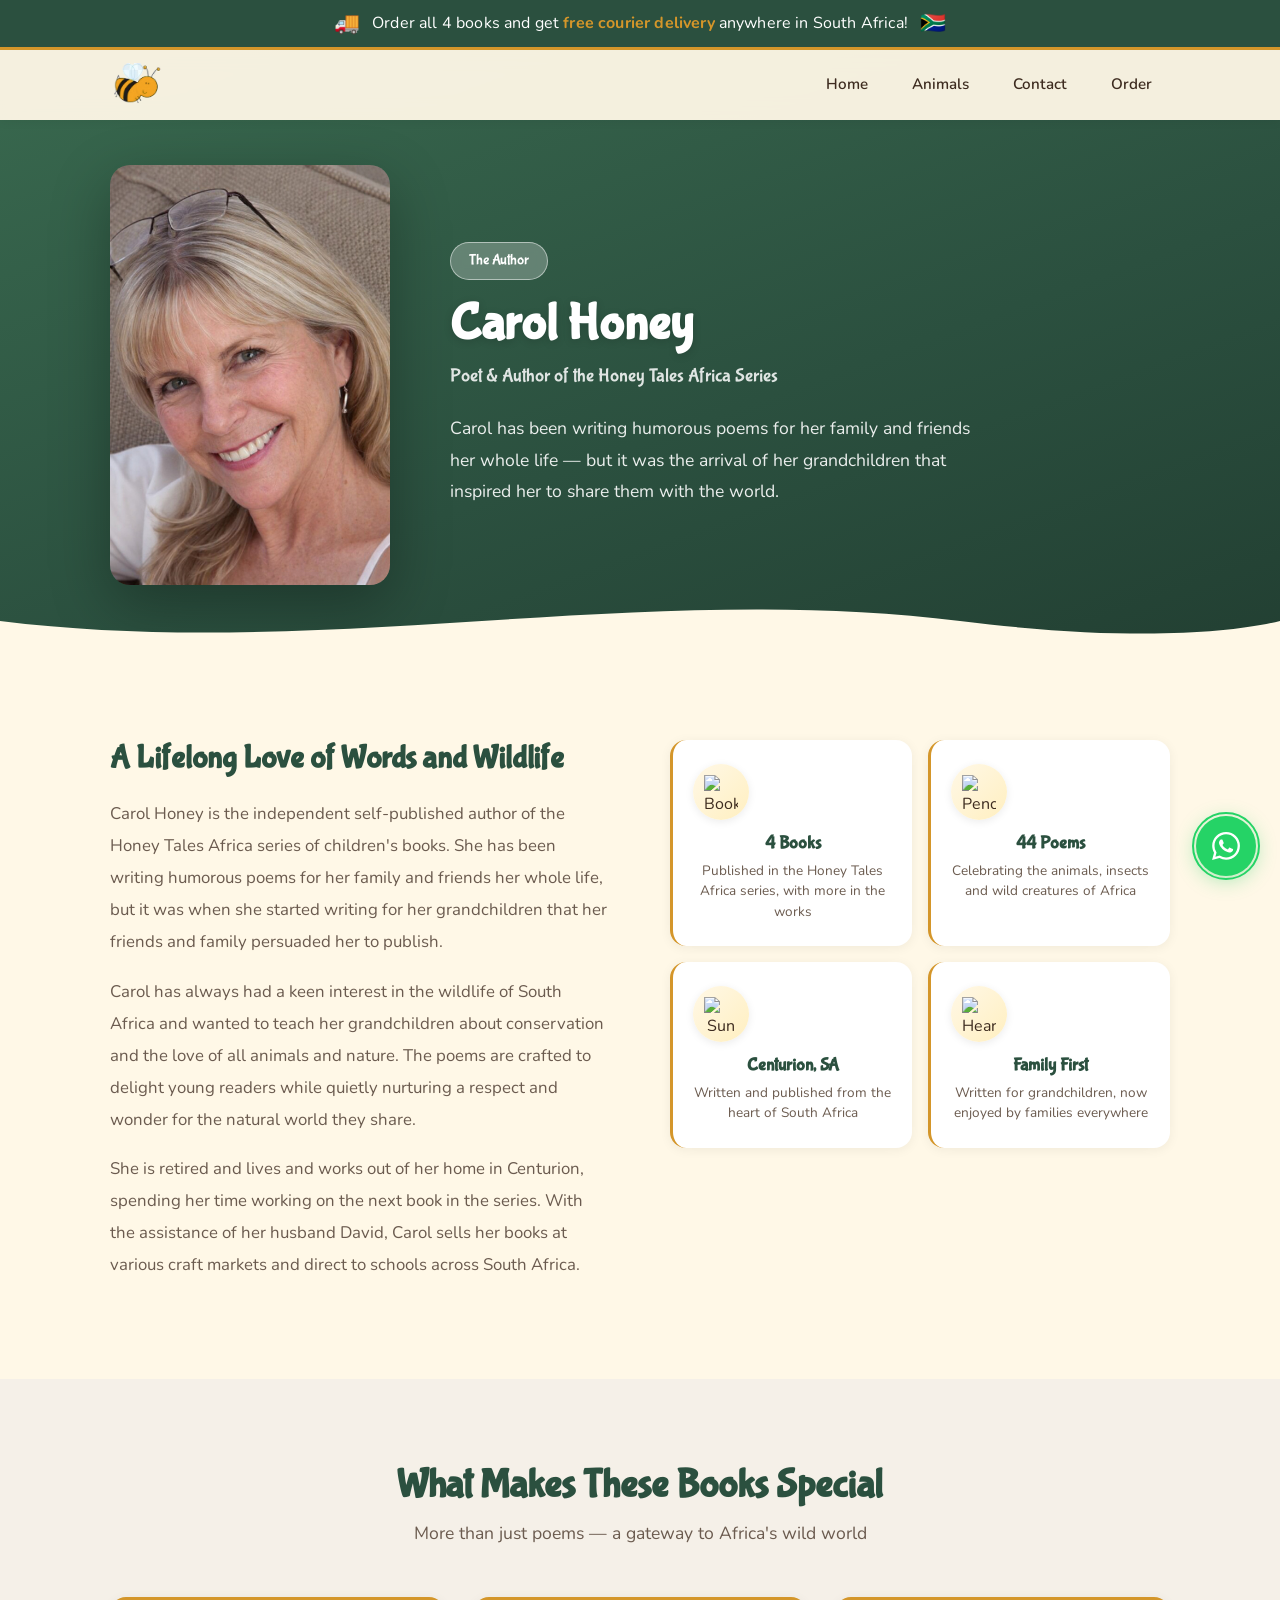
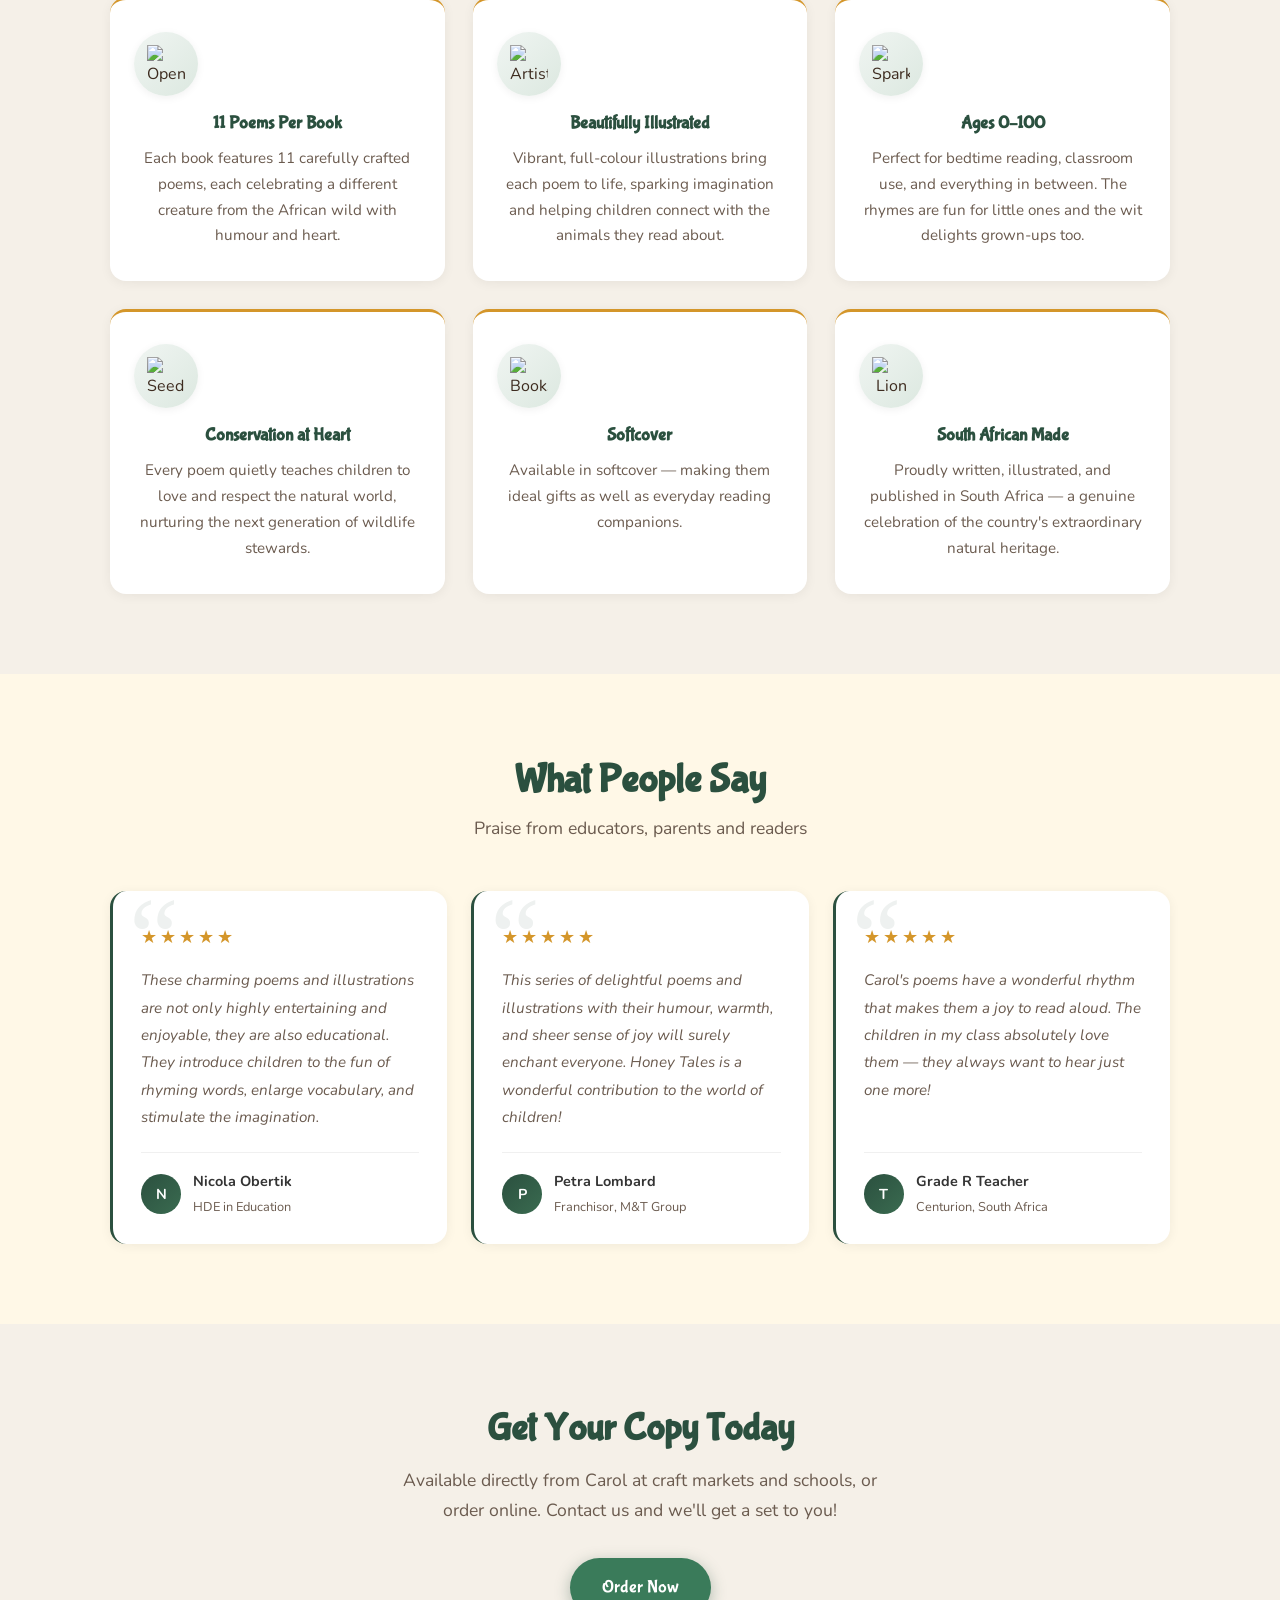
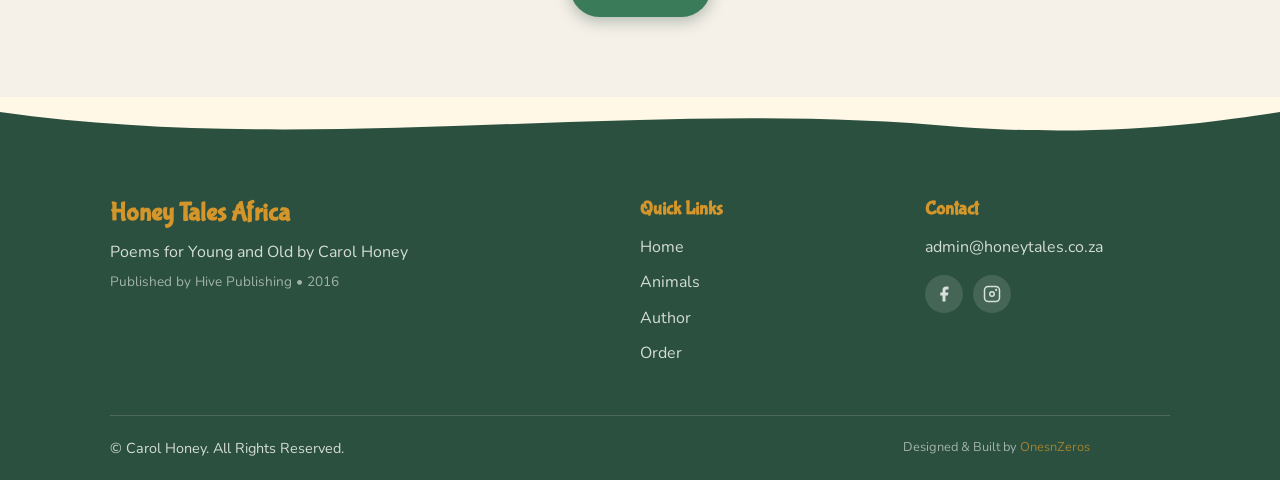
==== commit 36a8b1d3: "Removed banner for mobile" ====
--- a/about.html
+++ b/about.html
@@ -24,7 +24,7 @@
     <!-- Free Delivery Banner -->
     <div class="free-delivery-banner">
         <span class="free-delivery-icon">🚚</span>
-        <span class="free-delivery-text">Order all 4 books and get <strong>free courier delivery</strong> anywhere in South Africa!</span>
+        <span class="free-delivery-text"><span class="fd-long">Order all 4 books and get <strong>free courier delivery</strong> anywhere in South Africa!</span><span class="fd-short">All 4 books = <strong>free delivery</strong> in SA!</span></span>
         <span class="free-delivery-icon">🇿🇦</span>
     </div>
 
--- a/css/styles.css
+++ b/css/styles.css
@@ -141,11 +141,20 @@
 .free-delivery-icon {
     font-size: 1.3rem;
     line-height: 1;
-}
-
-/* Push navbar below the fixed banner (~43px tall) */
+    flex-shrink: 0;
+}
+
+.fd-short { display: none; }
+.fd-long  { display: inline; }
+
+/* Push navbar below the fixed banner — JS sets --banner-h precisely, this is the CSS fallback */
 body:has(.free-delivery-banner) .navbar {
-    top: 43px;
+    top: var(--banner-h, 43px);
+}
+
+/* Also update scroll-padding so anchor links clear the full header */
+body:has(.free-delivery-banner) {
+    scroll-padding-top: var(--header-h, 150px);
 }
 
 /* --- Navigation --- */
@@ -1914,15 +1923,24 @@
     }
 }
 
-@media (max-width: 600px) {
+@media (max-width: 560px) {
+    /* Hide banner on the landing page (index) — too cramped on small screens */
+    body.page-home .free-delivery-banner {
+        display: none;
+    }
+
+    /* Switch to shorter text so banner stays single-line on other pages */
+    .fd-long  { display: none; }
+    .fd-short { display: inline; }
+
     .free-delivery-banner {
-        font-size: 0.78rem;
-        padding: 8px 10px;
-        gap: 5px;
+        font-size: 0.88rem;
+        padding: 10px 12px;
+        gap: 8px;
     }
 
     body:has(.free-delivery-banner) .navbar {
-        top: 35px;
+        top: var(--banner-h, 43px);
     }
 }
 
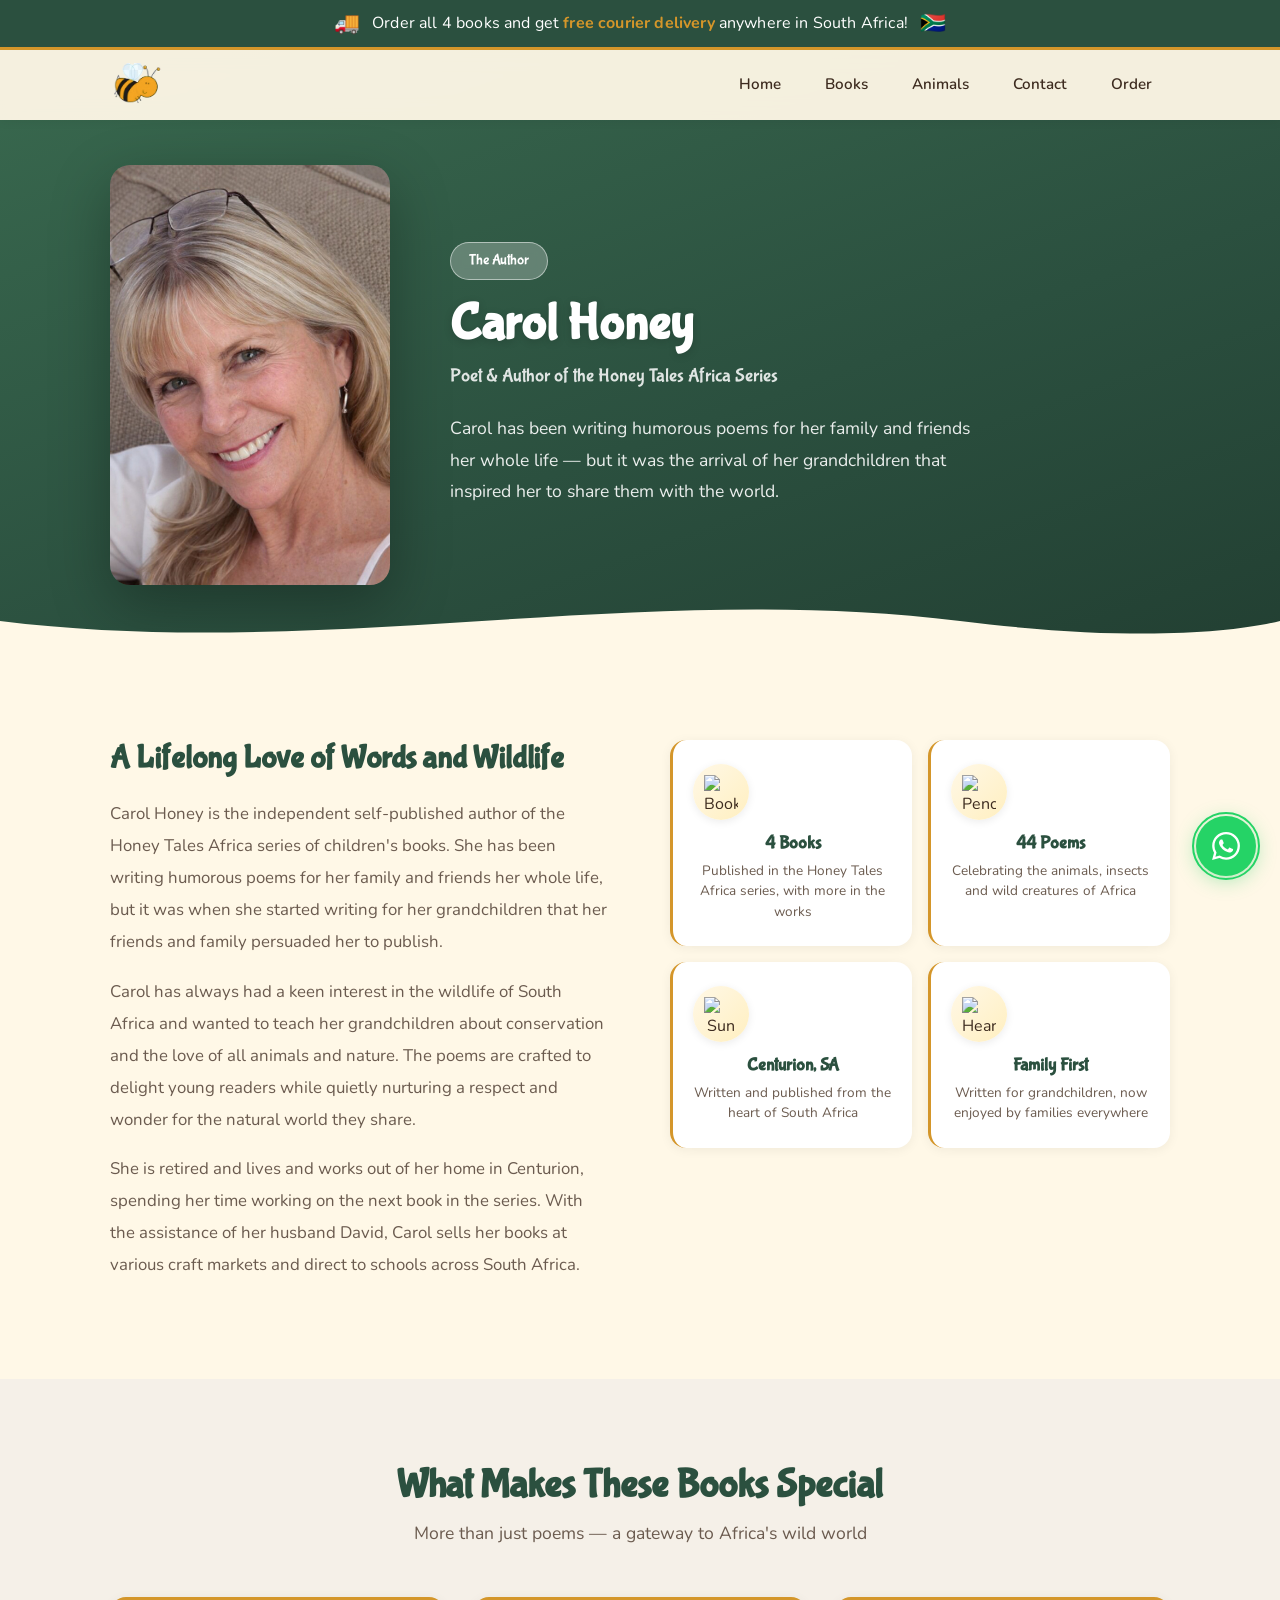
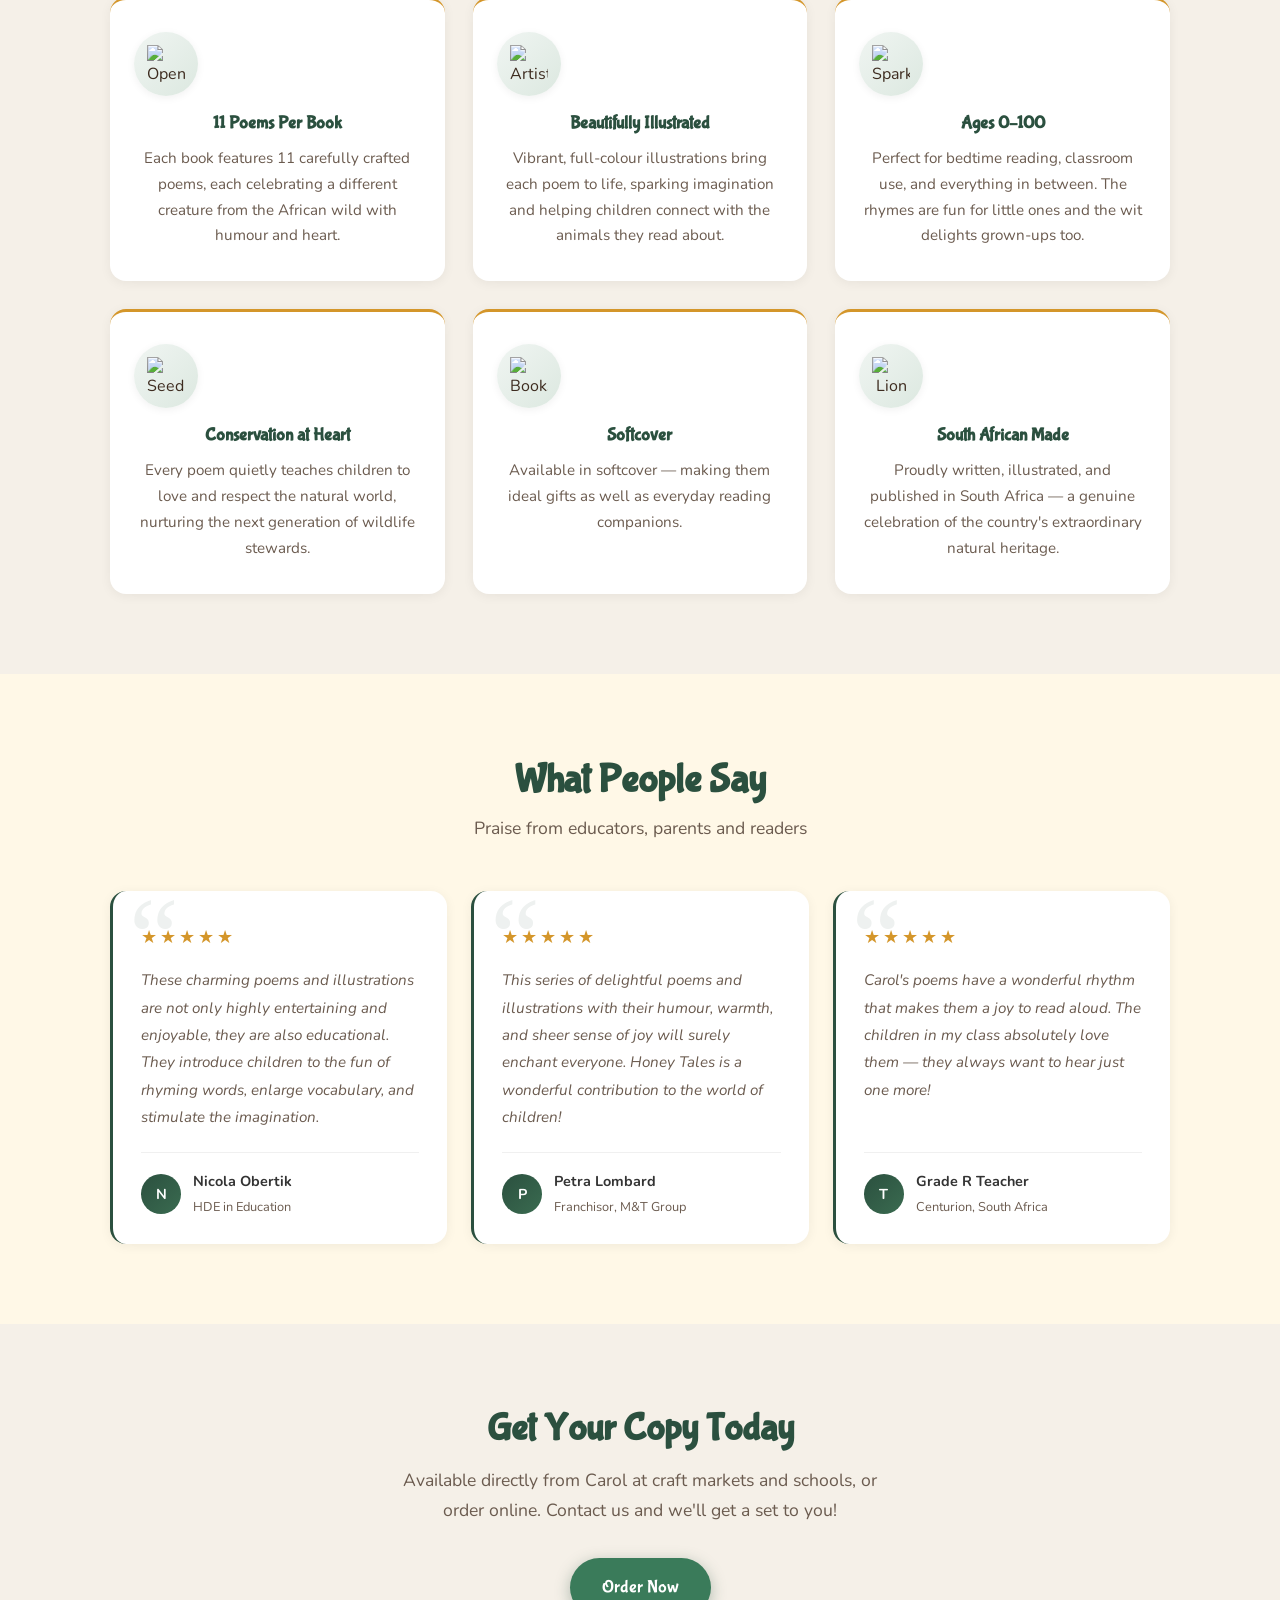
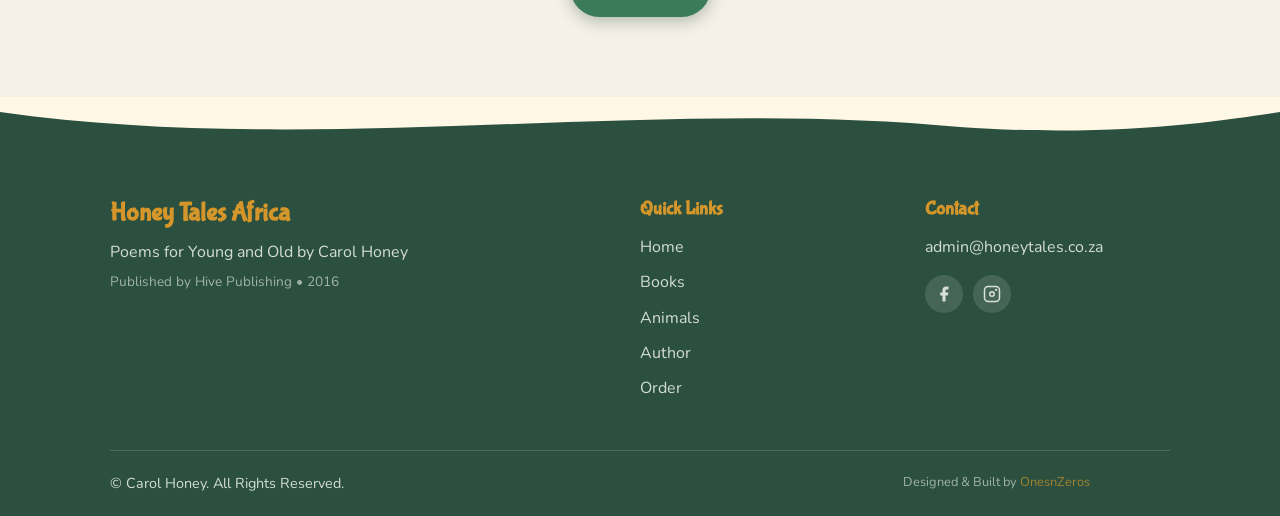
==== commit f097146b: "Added Books menu to navbar across site" ====
--- a/about.html
+++ b/about.html
@@ -18,6 +18,8 @@
     <link href="https://fonts.googleapis.com/css2?family=Bubblegum+Sans&family=Nunito:wght@400;600;700&display=swap" rel="stylesheet">
     <link rel="stylesheet" href="css/styles.css">
     <link rel="stylesheet" href="css/about.css">
+    <link rel="icon" type="image/png" href="/assets/images/bee.png">
+    <link rel="apple-touch-icon" href="/assets/images/bee.png">
 </head>
 <body>
 
@@ -41,6 +43,7 @@
             </button>
             <ul class="nav-links" id="navLinks">
                 <li><a href="/">Home</a></li>
+                <li><a href="books/africa.html">Books</a></li>
                 <li><a href="/#animals">Animals</a></li>
                 <li class="nav-hidden"><a href="about.html">Author</a></li>
                 <li><a href="/#contact">Contact</a></li>
@@ -235,6 +238,7 @@
                     <h4>Quick Links</h4>
                     <ul>
                         <li><a href="/">Home</a></li>
+                        <li><a href="books/africa.html">Books</a></li>
                         <li><a href="/#animals">Animals</a></li>
                         <li><a href="about.html">Author</a></li>
                         <li><a href="order.html">Order</a></li>
--- a/css/styles.css
+++ b/css/styles.css
@@ -36,7 +36,7 @@
 
 html {
     scroll-behavior: smooth;
-    scroll-padding-top: 80px;
+    scroll-padding-top: 120px;
 }
 
 body {
@@ -152,9 +152,9 @@
     top: var(--banner-h, 43px);
 }
 
-/* Also update scroll-padding so anchor links clear the full header */
+/* Scroll padding accounts for fixed banner + navbar */
 body:has(.free-delivery-banner) {
-    scroll-padding-top: var(--header-h, 150px);
+    scroll-padding-top: 120px;
 }
 
 /* --- Navigation --- */
@@ -1106,7 +1106,7 @@
 .contact-section {
     background: var(--cream);
     padding: 40px 0 80px;
-    scroll-margin-top: 0px;
+    scroll-margin-top: 120px;
 }
 
 .contact-grid {
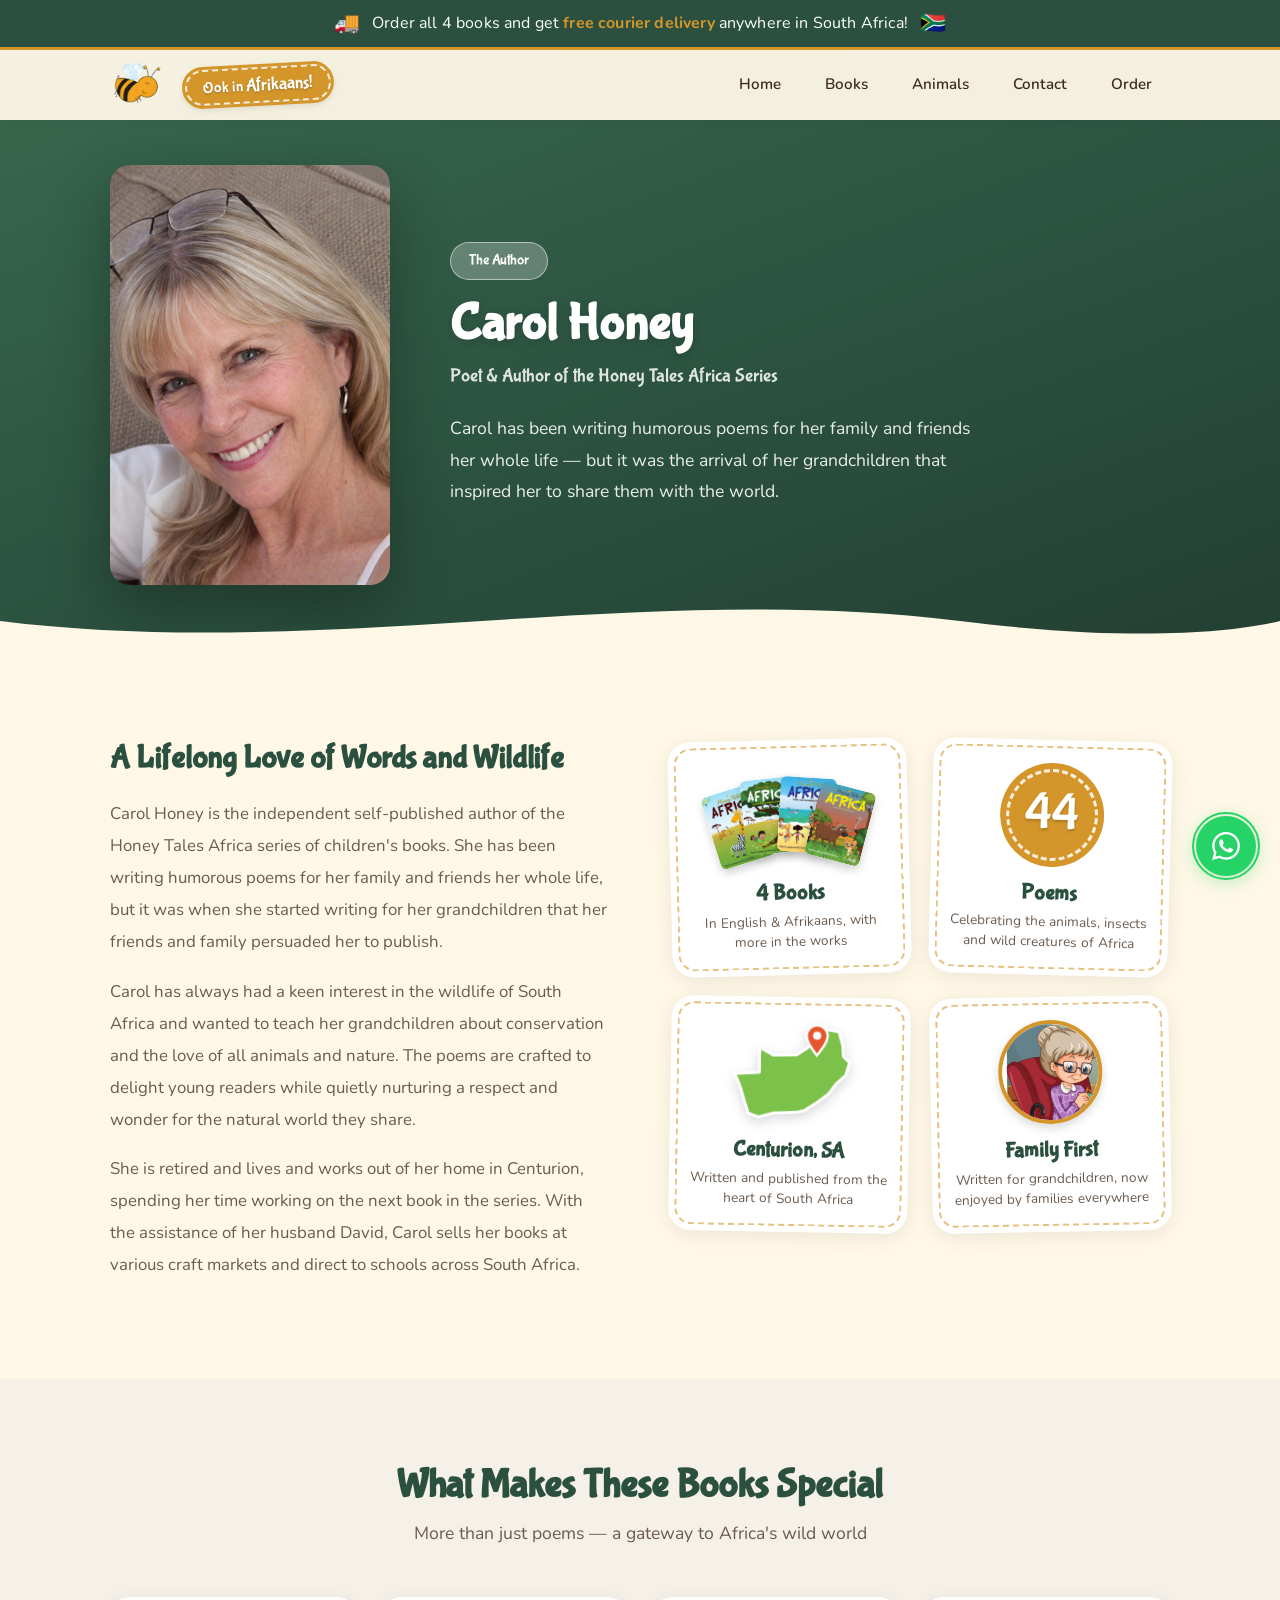
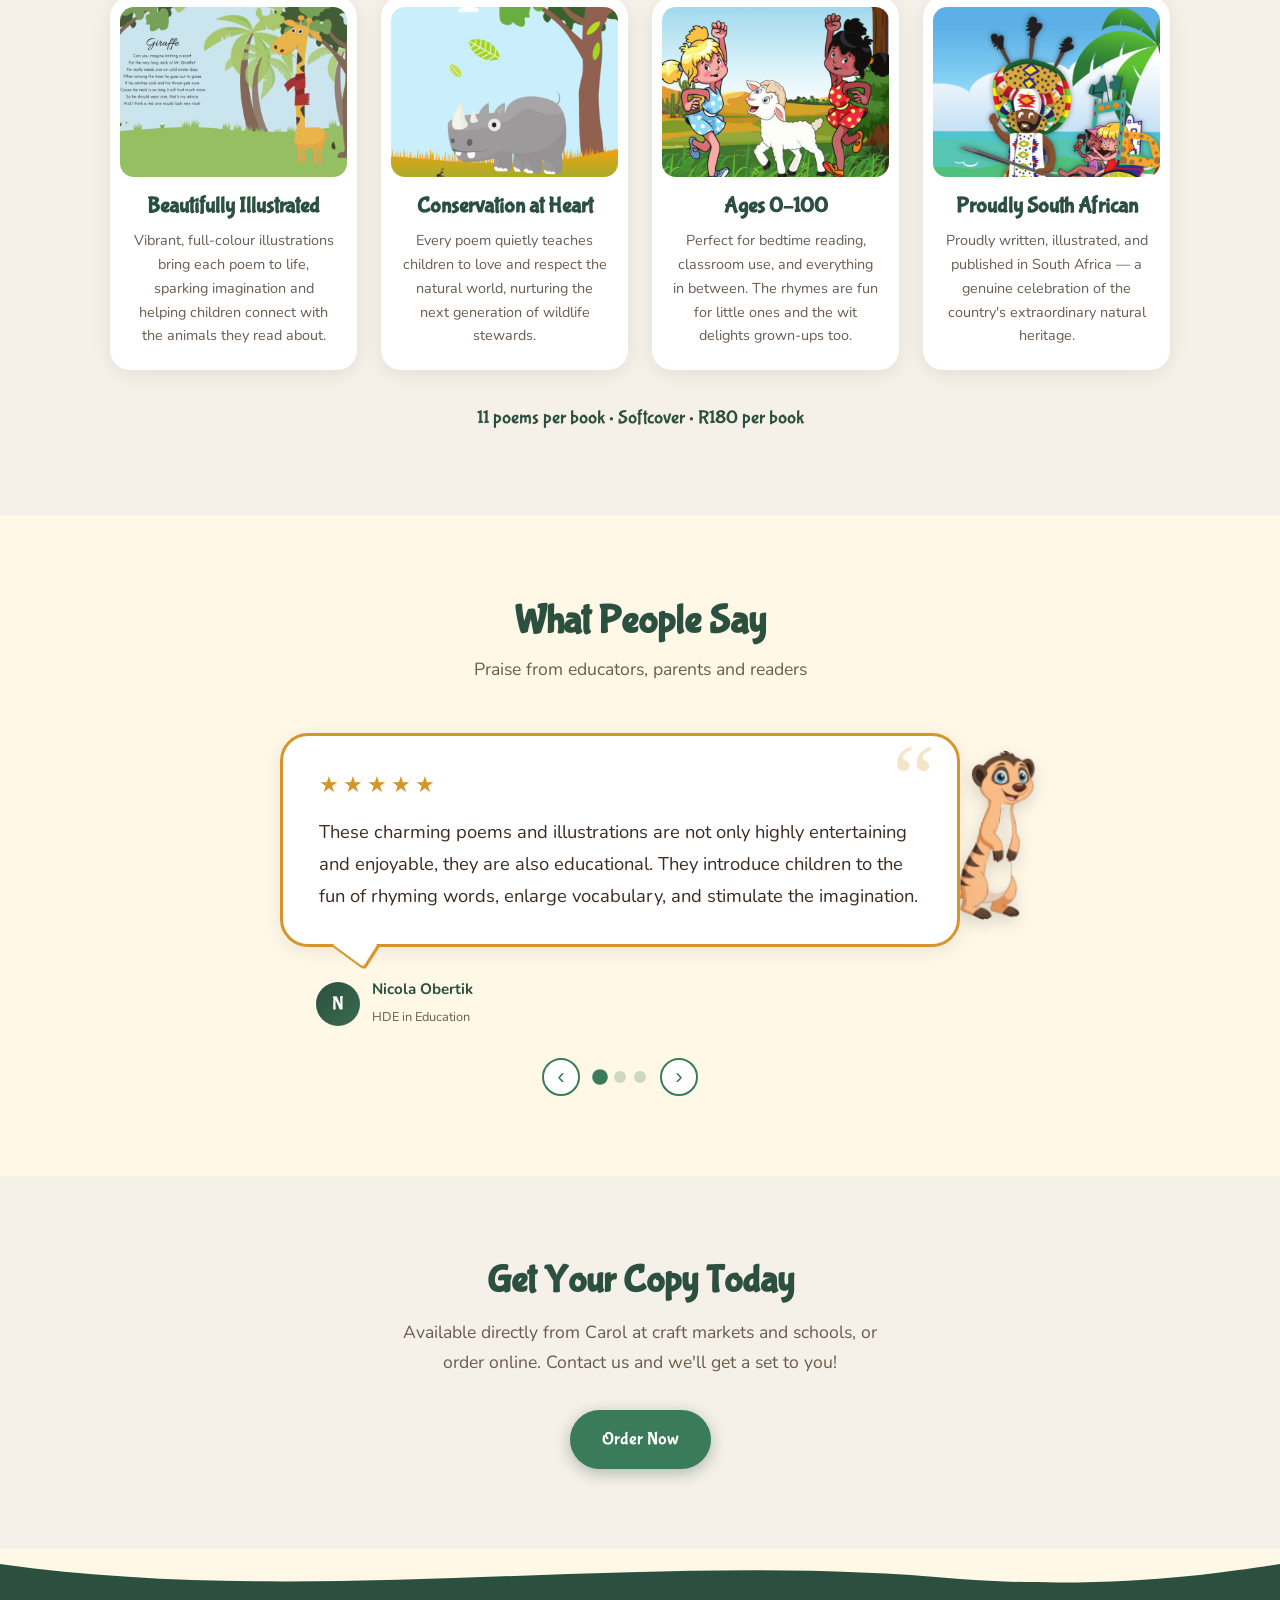
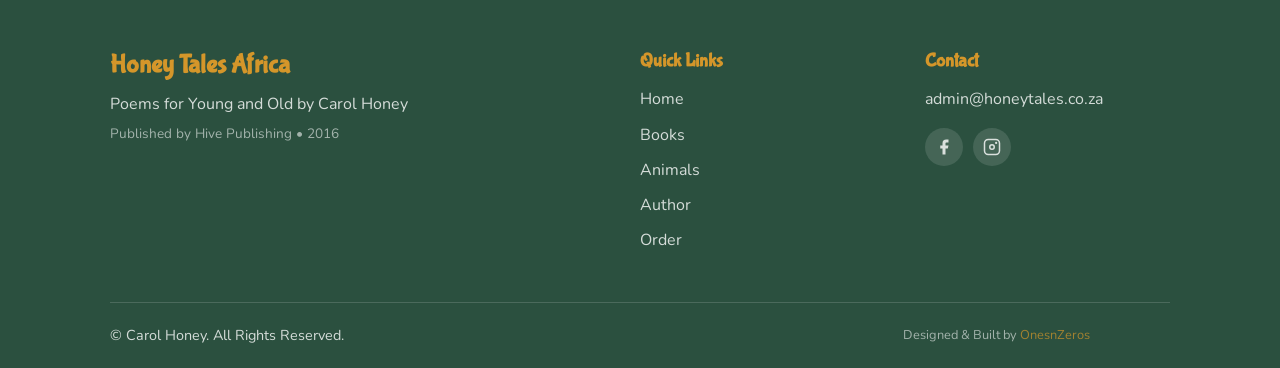
==== commit 309b3ae2: "Added Afrikaans books, added afrikaans option for site, improved tiles across site" ====
--- a/about.html
+++ b/about.html
@@ -11,8 +11,8 @@
       gtag('config', 'G-DBXV2L0RBS');
     </script>
     <meta name="viewport" content="width=device-width, initial-scale=1.0">
-    <title>About Carol Honey – Honey Tales Africa</title>
-    <meta name="description" content="Meet Carol Honey, the author behind the Honey Tales Africa children's poetry series. Learn about her love of South African wildlife and how the books came to life.">
+    <title data-i18n="about.title">About Carol Honey – Honey Tales Africa</title>
+    <meta name="description" data-i18n-content="about.meta" content="Meet Carol Honey, the author behind the Honey Tales Africa children's poetry series. Learn about her love of South African wildlife and how the books came to life.">
     <link rel="preconnect" href="https://fonts.googleapis.com">
     <link rel="preconnect" href="https://fonts.gstatic.com" crossorigin>
     <link href="https://fonts.googleapis.com/css2?family=Bubblegum+Sans&family=Nunito:wght@400;600;700&display=swap" rel="stylesheet">
@@ -26,7 +26,7 @@
     <!-- Free Delivery Banner -->
     <div class="free-delivery-banner">
         <span class="free-delivery-icon">🚚</span>
-        <span class="free-delivery-text"><span class="fd-long">Order all 4 books and get <strong>free courier delivery</strong> anywhere in South Africa!</span><span class="fd-short">All 4 books = <strong>free delivery</strong> in SA!</span></span>
+        <span class="free-delivery-text"><span class="fd-long" data-i18n="banner.long">Order all 4 books and get <strong>free courier delivery</strong> anywhere in South Africa!</span><span class="fd-short" data-i18n="banner.short">All 4 books = <strong>free delivery</strong> in SA!</span></span>
         <span class="free-delivery-icon">🇿🇦</span>
     </div>
 
@@ -36,18 +36,19 @@
             <a href="/" class="nav-logo">
                 <img src="assets/images/bee.png" alt="Honey Tales Africa" class="nav-logo-img">
             </a>
+            <button type="button" class="nav-afr-badge" id="langToggle" lang="af" data-i18n="nav.langToggle" aria-label="Lees hierdie bladsy in Afrikaans" data-i18n-aria-label="nav.langToggleLabel">Ook in <strong>Afrikaans!</strong></button>
             <button class="nav-toggle" id="navToggle" aria-label="Toggle navigation">
                 <span></span>
                 <span></span>
                 <span></span>
             </button>
             <ul class="nav-links" id="navLinks">
-                <li><a href="/">Home</a></li>
-                <li><a href="books/africa.html">Books</a></li>
-                <li><a href="/#animals">Animals</a></li>
-                <li class="nav-hidden"><a href="about.html">Author</a></li>
-                <li><a href="/#contact">Contact</a></li>
-                <li><a href="order.html">Order</a></li>
+                <li><a href="/" data-i18n="nav.home">Home</a></li>
+                <li><a href="books/africa.html" data-i18n="nav.books">Books</a></li>
+                <li><a href="/#animals" data-i18n="nav.animals">Animals</a></li>
+                <li class="nav-hidden"><a href="about.html" data-i18n="nav.author">Author</a></li>
+                <li><a href="/#contact" data-i18n="nav.contact">Contact</a></li>
+                <li><a href="order.html" data-i18n="nav.order">Order</a></li>
             </ul>
         </div>
     </nav>
@@ -56,13 +57,13 @@
     <section class="about-hero">
         <div class="container about-hero-inner">
             <div class="about-hero-photo">
-                <img src="assets/images/author.png" alt="Carol Honey – Author of Honey Tales Africa" class="about-author-img">
+                <img src="assets/images/author.png" alt="Carol Honey – Author of Honey Tales Africa" data-i18n-alt="about.photoAlt" class="about-author-img">
             </div>
             <div class="about-hero-text">
-                <span class="about-tag">The Author</span>
+                <span class="about-tag" data-i18n="about.tag">The Author</span>
                 <h1>Carol Honey</h1>
-                <p class="about-hero-role">Poet &amp; Author of the Honey Tales Africa Series</p>
-                <p class="about-hero-intro">Carol has been writing humorous poems for her family and friends her whole life — but it was the arrival of her grandchildren that inspired her to share them with the world.</p>
+                <p class="about-hero-role" data-i18n="about.role">Poet &amp; Author of the Honey Tales Africa Series</p>
+                <p class="about-hero-intro" data-i18n="about.intro">Carol has been writing humorous poems for her family and friends her whole life — but it was the arrival of her grandchildren that inspired her to share them with the world.</p>
             </div>
         </div>
         <div class="about-hero-wave">
@@ -77,31 +78,48 @@
         <div class="container">
             <div class="bio-grid">
                 <div class="bio-text fade-in">
-                    <h2>A Lifelong Love of Words and Wildlife</h2>
-                    <p>Carol Honey is the independent self-published author of the Honey Tales Africa series of children's books. She has been writing humorous poems for her family and friends her whole life, but it was when she started writing for her grandchildren that her friends and family persuaded her to publish.</p>
-                    <p>Carol has always had a keen interest in the wildlife of South Africa and wanted to teach her grandchildren about conservation and the love of all animals and nature. The poems are crafted to delight young readers while quietly nurturing a respect and wonder for the natural world they share.</p>
-                    <p>She is retired and lives and works out of her home in Centurion, spending her time working on the next book in the series. With the assistance of her husband David, Carol sells her books at various craft markets and direct to schools across South Africa.</p>
+                    <h2 data-i18n="about.bioTitle">A Lifelong Love of Words and Wildlife</h2>
+                    <p data-i18n="about.bio1">Carol Honey is the independent self-published author of the Honey Tales Africa series of children's books. She has been writing humorous poems for her family and friends her whole life, but it was when she started writing for her grandchildren that her friends and family persuaded her to publish.</p>
+                    <p data-i18n="about.bio2">Carol has always had a keen interest in the wildlife of South Africa and wanted to teach her grandchildren about conservation and the love of all animals and nature. The poems are crafted to delight young readers while quietly nurturing a respect and wonder for the natural world they share.</p>
+                    <p data-i18n="about.bio3">She is retired and lives and works out of her home in Centurion, spending her time working on the next book in the series. With the assistance of her husband David, Carol sells her books at various craft markets and direct to schools across South Africa.</p>
                 </div>
                 <div class="bio-highlights fade-in">
-                    <div class="bio-highlight-card">
-                        <span class="bio-highlight-icon"><img src="https://cdn.jsdelivr.net/gh/microsoft/fluentui-emoji@main/assets/Books/3D/books_3d.png" alt="Books"></span>
-                        <h3>4 Books</h3>
-                        <p>Published in the Honey Tales Africa series, with more in the works</p>
-                    </div>
-                    <div class="bio-highlight-card">
-                        <span class="bio-highlight-icon"><img src="https://cdn.jsdelivr.net/gh/microsoft/fluentui-emoji@main/assets/Pencil/3D/pencil_3d.png" alt="Pencil"></span>
-                        <h3>44 Poems</h3>
-                        <p>Celebrating the animals, insects and wild creatures of Africa</p>
-                    </div>
-                    <div class="bio-highlight-card">
-                        <span class="bio-highlight-icon"><img src="https://cdn.jsdelivr.net/gh/microsoft/fluentui-emoji@main/assets/Sun/3D/sun_3d.png" alt="Sun"></span>
+                    <div class="bio-sticker">
+                        <div class="bio-sticker-visual bio-sticker-books" aria-hidden="true">
+                            <img src="assets/images/africa-cover.png" data-af-src="assets/images/afrikaans-book1.jpeg" alt="">
+                            <img src="assets/images/goggas-cover.png" data-af-src="assets/images/afrikaans-book2.jpeg" alt="">
+                            <img src="assets/images/friends-cover.png" data-af-src="assets/images/afrikaans-book3.jpeg" alt="">
+                            <img src="assets/images/wild-cover.png" data-af-src="assets/images/afrikaans-book4.jpeg" alt="">
+                        </div>
+                        <h3 data-i18n="about.card1Title">4 Books</h3>
+                        <p data-i18n="about.card1">In English &amp; Afrikaans, with more in the works</p>
+                    </div>
+                    <div class="bio-sticker">
+                        <div class="bio-sticker-visual">
+                            <span class="bio-count" data-count="44">44</span>
+                        </div>
+                        <h3 data-i18n="about.card2Title">Poems</h3>
+                        <p data-i18n="about.card2">Celebrating the animals, insects and wild creatures of Africa</p>
+                    </div>
+                    <div class="bio-sticker">
+                        <div class="bio-sticker-visual" aria-hidden="true">
+                            <svg class="bio-map" viewBox="-4 -4 110 90">
+                                <path d="M3.0 42.6 L24.0 41.4 L24.0 19.8 L36.0 26.4 L55.8 25.8 L64.8 19.8 L71.4 12.0 L80.4 3.6 L91.8 5.4 L95.4 17.4 L96.0 26.4 L101.4 31.8 L98.4 42.6 L90.0 50.4 L84.0 58.8 L73.2 67.2 L63.0 73.8 L57.6 75.0 L48.0 75.6 L36.6 76.2 L24.0 79.8 L16.8 77.4 L14.4 76.2 L14.4 74.4 L12.0 67.8 L7.8 54.0Z" fill="#7CC24A" stroke="#fff" stroke-width="2.5" stroke-linejoin="round"/>
+                                <g class="bio-map-pin" transform="translate(73.2 26.1)">
+                                    <path d="M0 0 C-6 -8 -9 -12 -9 -17 A9 9 0 1 1 9 -17 C9 -12 6 -8 0 0Z" fill="#E4572E" stroke="#fff" stroke-width="2"/>
+                                    <circle cx="0" cy="-17" r="3.5" fill="#fff"/>
+                                </g>
+                            </svg>
+                        </div>
                         <h3>Centurion, SA</h3>
-                        <p>Written and published from the heart of South Africa</p>
-                    </div>
-                    <div class="bio-highlight-card">
-                        <span class="bio-highlight-icon"><img src="https://cdn.jsdelivr.net/gh/microsoft/fluentui-emoji@main/assets/Red%20heart/3D/red_heart_3d.png" alt="Heart"></span>
-                        <h3>Family First</h3>
-                        <p>Written for grandchildren, now enjoyed by families everywhere</p>
+                        <p data-i18n="about.card3">Written and published from the heart of South Africa</p>
+                    </div>
+                    <div class="bio-sticker">
+                        <div class="bio-sticker-visual">
+                            <img class="bio-sticker-photo" src="assets/images/about/family.jpg" alt="Granny knitting, from Wild &amp; Wonderful" data-i18n-alt="about.card4Alt" width="360" height="360">
+                        </div>
+                        <h3 data-i18n="about.card4Title">Family First</h3>
+                        <p data-i18n="about.card4">Written for grandchildren, now enjoyed by families everywhere</p>
                     </div>
                 </div>
             </div>
@@ -111,99 +129,104 @@
     <!-- What Makes the Books Special -->
     <section class="about-features-section">
         <div class="container">
-            <h2 class="section-title fade-in">What Makes These Books Special</h2>
-            <p class="section-subtitle fade-in">More than just poems — a gateway to Africa's wild world</p>
+            <h2 class="section-title fade-in" data-i18n="about.featuresTitle">What Makes These Books Special</h2>
+            <p class="section-subtitle fade-in" data-i18n="about.featuresSub">More than just poems — a gateway to Africa's wild world</p>
             <div class="about-features-grid">
                 <div class="about-feature fade-in">
-                    <div class="about-feature-icon">
-                        <img src="https://cdn.jsdelivr.net/gh/microsoft/fluentui-emoji@main/assets/Open%20book/3D/open_book_3d.png" alt="Open book">
-                    </div>
-                    <h3>11 Poems Per Book</h3>
-                    <p>Each book features 11 carefully crafted poems, each celebrating a different creature from the African wild with humour and heart.</p>
+                    <div class="about-feature-art">
+                        <img src="assets/images/about/illustrated.jpg" data-af-src="assets/images/afrikaans-spider.jpeg" alt="A giraffe poem page from Honey Tales Africa" data-i18n-alt="about.f2Alt" loading="lazy" width="640" height="480">
+                    </div>
+                    <h3 data-i18n="about.f2Title">Beautifully Illustrated</h3>
+                    <p data-i18n="about.f2">Vibrant, full-colour illustrations bring each poem to life, sparking imagination and helping children connect with the animals they read about.</p>
                 </div>
                 <div class="about-feature fade-in">
-                    <div class="about-feature-icon">
-                        <img src="https://cdn.jsdelivr.net/gh/microsoft/fluentui-emoji@main/assets/Artist%20palette/3D/artist_palette_3d.png" alt="Artist palette">
-                    </div>
-                    <h3>Beautifully Illustrated</h3>
-                    <p>Vibrant, full-colour illustrations bring each poem to life, sparking imagination and helping children connect with the animals they read about.</p>
+                    <div class="about-feature-art">
+                        <img src="assets/images/about/conservation.jpg" alt="Rhino from Honey Tales Africa" data-i18n-alt="about.f4Alt" loading="lazy" width="640" height="480">
+                    </div>
+                    <h3 data-i18n="about.f4Title">Conservation at Heart</h3>
+                    <p data-i18n="about.f4">Every poem quietly teaches children to love and respect the natural world, nurturing the next generation of wildlife stewards.</p>
                 </div>
                 <div class="about-feature fade-in">
-                    <div class="about-feature-icon">
-                        <img src="https://cdn.jsdelivr.net/gh/microsoft/fluentui-emoji@main/assets/Sparkles/3D/sparkles_3d.png" alt="Sparkles">
-                    </div>
-                    <h3>Ages 0–100</h3>
-                    <p>Perfect for bedtime reading, classroom use, and everything in between. The rhymes are fun for little ones and the wit delights grown-ups too.</p>
+                    <div class="about-feature-art">
+                        <img src="assets/images/about/ages.jpg" alt="Two girls dancing with a lamb, from Wild &amp; Wonderful" data-i18n-alt="about.f3Alt" loading="lazy" width="640" height="480">
+                    </div>
+                    <h3 data-i18n="about.f3Title">Ages 0&ndash;100</h3>
+                    <p data-i18n="about.f3">Perfect for bedtime reading, classroom use, and everything in between. The rhymes are fun for little ones and the wit delights grown-ups too.</p>
                 </div>
                 <div class="about-feature fade-in">
-                    <div class="about-feature-icon">
-                        <img src="https://cdn.jsdelivr.net/gh/microsoft/fluentui-emoji@main/assets/Seedling/3D/seedling_3d.png" alt="Seedling">
-                    </div>
-                    <h3>Conservation at Heart</h3>
-                    <p>Every poem quietly teaches children to love and respect the natural world, nurturing the next generation of wildlife stewards.</p>
-                </div>
-                <div class="about-feature fade-in">
-                    <div class="about-feature-icon">
-                        <img src="https://cdn.jsdelivr.net/gh/microsoft/fluentui-emoji@main/assets/Books/3D/books_3d.png" alt="Books">
-                    </div>
-                    <h3>Softcover</h3>
-                    <p>Available in softcover — making them ideal gifts as well as everyday reading companions.</p>
-                </div>
-                <div class="about-feature fade-in">
-                    <div class="about-feature-icon">
-                        <img src="https://cdn.jsdelivr.net/gh/microsoft/fluentui-emoji@main/assets/Lion/3D/lion_3d.png" alt="Lion">
-                    </div>
-                    <h3>South African Made</h3>
-                    <p>Proudly written, illustrated, and published in South Africa — a genuine celebration of the country's extraordinary natural heritage.</p>
-                </div>
-            </div>
+                    <div class="about-feature-art">
+                        <img src="assets/images/about/south-africa.jpg" alt="Rickshaw man with children on the beach, from Furry &amp; Feathered Friends" data-i18n-alt="about.f6Alt" loading="lazy" width="640" height="480">
+                    </div>
+                    <h3 data-i18n="about.f6Title">Proudly South African</h3>
+                    <p data-i18n="about.f6">Proudly written, illustrated, and published in South Africa — a genuine celebration of the country's extraordinary natural heritage.</p>
+                </div>
+            </div>
+            <p class="about-features-details fade-in" data-i18n="about.details">11 poems per book &bull; Softcover &bull; R180 per book</p>
         </div>
     </section>
 
     <!-- Testimonials -->
     <section class="about-testimonials-section">
         <div class="container">
-            <h2 class="section-title fade-in">What People Say</h2>
-            <p class="section-subtitle fade-in">Praise from educators, parents and readers</p>
-            <div class="testimonials-grid">
-                <div class="testimonial-card fade-in">
-                    <div class="testimonial-stars">
-                        <span>&#9733;</span><span>&#9733;</span><span>&#9733;</span><span>&#9733;</span><span>&#9733;</span>
-                    </div>
-                    <p class="testimonial-quote">These charming poems and illustrations are not only highly entertaining and enjoyable, they are also educational. They introduce children to the fun of rhyming words, enlarge vocabulary, and stimulate the imagination.</p>
-                    <div class="testimonial-author-row">
+            <h2 class="section-title fade-in" data-i18n="about.testimonialsTitle">What People Say</h2>
+            <p class="section-subtitle fade-in" data-i18n="about.testimonialsSub">Praise from educators, parents and readers</p>
+            <div class="testimonial-carousel fade-in" id="testimonialCarousel">
+                <img class="testimonial-peek" src="assets/images/meerkat.png" alt="" aria-hidden="true">
+                <div class="testimonial-slides">
+                <figure class="testimonial-card">
+                    <div class="testimonial-bubble">
+                        <div class="testimonial-stars" role="img" aria-label="5 stars" data-i18n-aria-label="about.fiveStars">
+                            <span>&#9733;</span><span>&#9733;</span><span>&#9733;</span><span>&#9733;</span><span>&#9733;</span>
+                        </div>
+                        <blockquote class="testimonial-quote">These charming poems and illustrations are not only highly entertaining and enjoyable, they are also educational. They introduce children to the fun of rhyming words, enlarge vocabulary, and stimulate the imagination.</blockquote>
+                    </div>
+                    <figcaption class="testimonial-author-row">
                         <div class="testimonial-avatar">N</div>
                         <div class="testimonial-author-info">
                             <strong>Nicola Obertik</strong>
                             <span>HDE in Education</span>
                         </div>
-                    </div>
-                </div>
-                <div class="testimonial-card fade-in">
-                    <div class="testimonial-stars">
-                        <span>&#9733;</span><span>&#9733;</span><span>&#9733;</span><span>&#9733;</span><span>&#9733;</span>
-                    </div>
-                    <p class="testimonial-quote">This series of delightful poems and illustrations with their humour, warmth, and sheer sense of joy will surely enchant everyone. Honey Tales is a wonderful contribution to the world of children!</p>
-                    <div class="testimonial-author-row">
+                    </figcaption>
+                </figure>
+                <figure class="testimonial-card">
+                    <div class="testimonial-bubble">
+                        <div class="testimonial-stars" role="img" aria-label="5 stars" data-i18n-aria-label="about.fiveStars">
+                            <span>&#9733;</span><span>&#9733;</span><span>&#9733;</span><span>&#9733;</span><span>&#9733;</span>
+                        </div>
+                        <blockquote class="testimonial-quote">This series of delightful poems and illustrations with their humour, warmth, and sheer sense of joy will surely enchant everyone. Honey Tales is a wonderful contribution to the world of children!</blockquote>
+                    </div>
+                    <figcaption class="testimonial-author-row">
                         <div class="testimonial-avatar">P</div>
                         <div class="testimonial-author-info">
                             <strong>Petra Lombard</strong>
                             <span>Franchisor, M&amp;T Group</span>
                         </div>
-                    </div>
-                </div>
-                <div class="testimonial-card fade-in">
-                    <div class="testimonial-stars">
-                        <span>&#9733;</span><span>&#9733;</span><span>&#9733;</span><span>&#9733;</span><span>&#9733;</span>
-                    </div>
-                    <p class="testimonial-quote">Carol's poems have a wonderful rhythm that makes them a joy to read aloud. The children in my class absolutely love them — they always want to hear just one more!</p>
-                    <div class="testimonial-author-row">
+                    </figcaption>
+                </figure>
+                <figure class="testimonial-card">
+                    <div class="testimonial-bubble">
+                        <div class="testimonial-stars" role="img" aria-label="5 stars" data-i18n-aria-label="about.fiveStars">
+                            <span>&#9733;</span><span>&#9733;</span><span>&#9733;</span><span>&#9733;</span><span>&#9733;</span>
+                        </div>
+                        <blockquote class="testimonial-quote">Carol's poems have a wonderful rhythm that makes them a joy to read aloud. The children in my class absolutely love them — they always want to hear just one more!</blockquote>
+                    </div>
+                    <figcaption class="testimonial-author-row">
                         <div class="testimonial-avatar">T</div>
                         <div class="testimonial-author-info">
-                            <strong>Grade R Teacher</strong>
-                            <span>Centurion, South Africa</span>
-                        </div>
-                    </div>
+                            <strong data-i18n="about.teacher">Grade R Teacher</strong>
+                            <span data-i18n="about.teacherPlace">Centurion, South Africa</span>
+                        </div>
+                    </figcaption>
+                </figure>
+                </div>
+                <div class="testimonial-controls">
+                    <button type="button" class="testimonial-nav" data-dir="-1" aria-label="Previous review" data-i18n-aria-label="about.reviewPrev">&#8249;</button>
+                    <div class="testimonial-dots">
+                        <button type="button" class="testimonial-dot" aria-label="Review 1" data-i18n-aria-label="about.review1"></button>
+                        <button type="button" class="testimonial-dot" aria-label="Review 2" data-i18n-aria-label="about.review2"></button>
+                        <button type="button" class="testimonial-dot" aria-label="Review 3" data-i18n-aria-label="about.review3"></button>
+                    </div>
+                    <button type="button" class="testimonial-nav" data-dir="1" aria-label="Next review" data-i18n-aria-label="about.reviewNext">&#8250;</button>
                 </div>
             </div>
         </div>
@@ -212,10 +235,10 @@
     <!-- Order CTA -->
     <section class="order-section">
         <div class="container">
-            <h2 class="fade-in">Get Your Copy Today</h2>
-            <p class="fade-in">Available directly from Carol at craft markets and schools, or order online. Contact us and we'll get a set to you!</p>
+            <h2 class="fade-in" data-i18n="about.ctaTitle">Get Your Copy Today</h2>
+            <p class="fade-in" data-i18n="about.cta">Available directly from Carol at craft markets and schools, or order online. Contact us and we'll get a set to you!</p>
             <div class="order-ctas fade-in">
-                <a href="order.html" class="btn btn-primary">Order Now</a>
+                <a href="order.html" class="btn btn-primary" data-i18n="about.ctaBtn">Order Now</a>
             </div>
         </div>
     </section>
@@ -231,21 +254,21 @@
             <div class="footer-content">
                 <div class="footer-brand">
                     <h3>Honey Tales Africa</h3>
-                    <p>Poems for Young and Old by Carol Honey</p>
-                    <p class="footer-publisher">Published by Hive Publishing &bull; 2016</p>
+                    <p data-i18n="footer.tagline">Poems for Young and Old by Carol Honey</p>
+                    <p class="footer-publisher" data-i18n="footer.publisher">Published by Hive Publishing &bull; 2016</p>
                 </div>
                 <div class="footer-links">
-                    <h4>Quick Links</h4>
+                    <h4 data-i18n="footer.quickLinks">Quick Links</h4>
                     <ul>
-                        <li><a href="/">Home</a></li>
-                        <li><a href="books/africa.html">Books</a></li>
-                        <li><a href="/#animals">Animals</a></li>
-                        <li><a href="about.html">Author</a></li>
-                        <li><a href="order.html">Order</a></li>
+                        <li><a href="/" data-i18n="nav.home">Home</a></li>
+                        <li><a href="books/africa.html" data-i18n="nav.books">Books</a></li>
+                        <li><a href="/#animals" data-i18n="nav.animals">Animals</a></li>
+                        <li><a href="about.html" data-i18n="nav.author">Author</a></li>
+                        <li><a href="order.html" data-i18n="nav.order">Order</a></li>
                     </ul>
                 </div>
                 <div class="footer-contact">
-                    <h4>Contact</h4>
+                    <h4 data-i18n="footer.contact">Contact</h4>
                     <p><a href="/#contact">admin@honeytales.co.za</a></p>
                     <div class="footer-social">
                         <a href="https://facebook.com/honeytalesafrica" target="_blank" rel="noopener noreferrer" class="footer-social-link" aria-label="Facebook">
@@ -258,8 +281,8 @@
                 </div>
             </div>
             <div class="footer-bottom">
-                <p>&copy; Carol Honey. All Rights Reserved.</p>
-                <p class="footer-credit">Designed &amp; Built by <a href="https://onzs.co.za" target="_blank" rel="noopener noreferrer">OnesnZeros</a></p>
+                <p data-i18n="footer.rights">&copy; Carol Honey. All Rights Reserved.</p>
+                <p class="footer-credit" data-i18n="footer.credit">Designed &amp; Built by <a href="https://onzs.co.za" target="_blank" rel="noopener noreferrer">OnesnZeros</a></p>
             </div>
         </div>
     </footer>
@@ -269,19 +292,21 @@
         <div class="whatsapp-popup" id="whatsappPopup">
             <div class="whatsapp-popup-header">
                 <svg width="20" height="20" viewBox="0 0 24 24" fill="white"><path d="M17.472 14.382c-.297-.149-1.758-.867-2.03-.967-.273-.099-.471-.148-.67.15-.197.297-.767.966-.94 1.164-.173.199-.347.223-.644.075-.297-.15-1.255-.463-2.39-1.475-.883-.788-1.48-1.761-1.653-2.059-.173-.297-.018-.458.13-.606.134-.133.298-.347.446-.52.149-.174.198-.298.298-.497.099-.198.05-.371-.025-.52-.075-.149-.669-1.612-.916-2.207-.242-.579-.487-.5-.669-.51-.173-.008-.371-.01-.57-.01-.198 0-.52.074-.792.372-.272.297-1.04 1.016-1.04 2.479 0 1.462 1.065 2.875 1.213 3.074.149.198 2.096 3.2 5.077 4.487.709.306 1.262.489 1.694.625.712.227 1.36.195 1.871.118.571-.085 1.758-.719 2.006-1.413.248-.694.248-1.289.173-1.413-.074-.124-.272-.198-.57-.347m-5.421 7.403h-.004a9.87 9.87 0 01-5.031-1.378l-.361-.214-3.741.982.998-3.648-.235-.374a9.86 9.86 0 01-1.51-5.26c.001-5.45 4.436-9.884 9.888-9.884 2.64 0 5.122 1.03 6.988 2.898a9.825 9.825 0 012.893 6.994c-.003 5.45-4.437 9.884-9.885 9.884m8.413-18.297A11.815 11.815 0 0012.05 0C5.495 0 .16 5.335.157 11.892c0 2.096.547 4.142 1.588 5.945L.057 24l6.305-1.654a11.882 11.882 0 005.683 1.448h.005c6.554 0 11.89-5.335 11.893-11.893a11.821 11.821 0 00-3.48-8.413z"/></svg>
-                <span>Chat with us!</span>
+                <span data-i18n="whatsapp.title">Chat with us!</span>
                 <button class="whatsapp-close" id="whatsappClose" aria-label="Close chat popup">&times;</button>
             </div>
             <div class="whatsapp-popup-body">
-                <p>Hi there! Want to order some books? Chat with us on WhatsApp!</p>
-            </div>
-            <a href="https://wa.me/27832610732?text=Hi!%20I'm%20interested%20in%20Honey%20Tales%20Africa" target="_blank" rel="noopener noreferrer" class="whatsapp-popup-btn">Start Chat</a>
-        </div>
-        <button class="whatsapp-fab" id="whatsappFab" aria-label="Open WhatsApp chat">
+                <p data-i18n="whatsapp.body">Hi there! Want to order some books? Chat with us on WhatsApp!</p>
+            </div>
+            <a href="https://wa.me/27832610732?text=Hi!%20I'm%20interested%20in%20Honey%20Tales%20Africa" data-i18n-href="whatsapp.link" target="_blank" rel="noopener noreferrer" class="whatsapp-popup-btn"><span data-i18n="whatsapp.start">Start Chat</span></a>
+        </div>
+        <button class="whatsapp-fab" id="whatsappFab" aria-label="Open WhatsApp chat" data-i18n-aria-label="whatsapp.open">
             <svg width="28" height="28" viewBox="0 0 24 24" fill="white"><path d="M17.472 14.382c-.297-.149-1.758-.867-2.03-.967-.273-.099-.471-.148-.67.15-.197.297-.767.966-.94 1.164-.173.199-.347.223-.644.075-.297-.15-1.255-.463-2.39-1.475-.883-.788-1.48-1.761-1.653-2.059-.173-.297-.018-.458.13-.606.134-.133.298-.347.446-.52.149-.174.198-.298.298-.497.099-.198.05-.371-.025-.52-.075-.149-.669-1.612-.916-2.207-.242-.579-.487-.5-.669-.51-.173-.008-.371-.01-.57-.01-.198 0-.52.074-.792.372-.272.297-1.04 1.016-1.04 2.479 0 1.462 1.065 2.875 1.213 3.074.149.198 2.096 3.2 5.077 4.487.709.306 1.262.489 1.694.625.712.227 1.36.195 1.871.118.571-.085 1.758-.719 2.006-1.413.248-.694.248-1.289.173-1.413-.074-.124-.272-.198-.57-.347m-5.421 7.403h-.004a9.87 9.87 0 01-5.031-1.378l-.361-.214-3.741.982.998-3.648-.235-.374a9.86 9.86 0 01-1.51-5.26c.001-5.45 4.436-9.884 9.888-9.884 2.64 0 5.122 1.03 6.988 2.898a9.825 9.825 0 012.893 6.994c-.003 5.45-4.437 9.884-9.885 9.884m8.413-18.297A11.815 11.815 0 0012.05 0C5.495 0 .16 5.335.157 11.892c0 2.096.547 4.142 1.588 5.945L.057 24l6.305-1.654a11.882 11.882 0 005.683 1.448h.005c6.554 0 11.89-5.335 11.893-11.893a11.821 11.821 0 00-3.48-8.413z"/></svg>
         </button>
     </div>
 
+    <script src="js/i18n.js"></script>
     <script src="js/books.js"></script>
+    <script src="js/about.js"></script>
 </body>
 </html>
--- a/css/styles.css
+++ b/css/styles.css
@@ -210,6 +210,38 @@
     display: flex;
     list-style: none;
     gap: 8px;
+    margin-left: auto;
+}
+
+/* "Also in Afrikaans" badge beside the logo */
+.nav-afr-badge {
+    margin-left: 20px;
+    padding: 5px 16px;
+    border-radius: 50px;
+    background: var(--honey);
+    border: 2px dashed rgba(255, 255, 255, 0.85);
+    outline: 3px solid var(--honey);
+    color: #fff;
+    font-family: 'Bubblegum Sans', cursive;
+    font-size: 1rem;
+    line-height: 1.2;
+    white-space: nowrap;
+    text-shadow: 0 1px 2px rgba(0, 0, 0, 0.25);
+    box-shadow: 0 3px 8px rgba(0, 0, 0, 0.15);
+    transform: rotate(-3deg);
+    cursor: pointer;
+    transition: background var(--transition), outline-color var(--transition);
+}
+
+.nav-afr-badge:hover,
+.nav-afr-badge:focus-visible {
+    background: var(--honey-dark);
+    outline-color: var(--honey-dark);
+}
+
+.nav-afr-badge strong {
+    font-size: 1.15rem;
+    font-weight: normal;
 }
 
 .nav-links a {
@@ -862,14 +894,14 @@
 .animal-gallery {
     display: flex;
     justify-content: center;
-    flex-wrap: wrap;
+    align-items: flex-end;
+    flex-wrap: nowrap;
     gap: 60px;
     margin-bottom: 50px;
     position: relative;
 }
 
 .animal-item--meerkat {
-    flex-basis: 100%;
     display: flex;
     flex-direction: column;
     align-items: center;
@@ -891,12 +923,29 @@
     transform: scale(1.06);
 }
 
-.animal-item > img:not(.click-me-hint) {
-    max-height: 300px;
+.animal-image-wrap {
+    display: flex;
+    justify-content: center;
+    align-items: flex-end;
+    height: 300px;
+}
+
+.animal-item img:not(.click-me-hint) {
+    max-height: 100%;
     width: auto;
     display: block;
     margin: 0 auto;
     transition: transform var(--transition);
+}
+
+/* Temporarily hide the animal gallery while layout is stabilized */
+.animal-gallery {
+    display: none !important;
+}
+
+.animals-intro .section-title,
+.animals-intro .section-subtitle {
+    display: none !important;
 }
 
 .animal-name {
@@ -2083,6 +2132,264 @@
 }
 
 /* ==========================================
+   Fact Cards (moved from books.css for home page)
+   ========================================== */
+
+.fact-card {
+    border-radius: var(--radius);
+    padding: 32px 24px 28px;
+    text-align: center;
+    box-shadow: 0 4px 20px rgba(0, 0, 0, 0.07);
+    border-top: 4px solid transparent;
+    transform-origin: center bottom;
+    will-change: transform;
+    transition: all 0.3s ease;
+}
+
+.fact-card:hover {
+    transform: scale(1.05);
+    box-shadow: 0 8px 25px rgba(0, 0, 0, 0.15);
+}
+
+/* GSAP-based hover animations for icons */
+.fact-card-icon {
+    display: flex;
+    align-items: center;
+    justify-content: center;
+    margin: 0 auto 18px;
+}
+
+.fact-card-icon img {
+    width: 90px;
+    height: 90px;
+    object-fit: contain;
+    transform-origin: center center;
+    will-change: transform, opacity;
+    transform-style: preserve-3d;
+    backface-visibility: hidden;
+    cursor: pointer;
+    filter: drop-shadow(0 12px 12px rgba(0, 0, 0, 0.12));
+}
+
+.fact-card h3 {
+    font-size: 1.5rem;
+    margin-bottom: 10px;
+}
+
+.fact-card p {
+    font-size: 1rem;
+    line-height: 1.6;
+}
+
+/* Animal-themed card backgrounds - muted colors */
+.fact-card--giraffe {
+    background: linear-gradient(135deg, #FFF8DC, #FFE4B5);
+}
+.fact-card--giraffe h3,
+.fact-card--giraffe p {
+    color: #333;
+}
+
+.fact-card--elephant {
+    background: #F5F5F5;
+}
+.fact-card--elephant h3,
+.fact-card--elephant p {
+    color: #333;
+}
+
+.fact-card--lion {
+    background: #FFFACD;
+}
+.fact-card--lion h3,
+.fact-card--lion p {
+    color: #333;
+}
+
+.fact-card--bee {
+    background: linear-gradient(135deg, #FFFFE0, #F0F0F0);
+}
+.fact-card--bee h3,
+.fact-card--bee p {
+    color: #333;
+}
+
+.fact-card--ladybird {
+    background: #FFB6C1;
+}
+.fact-card--ladybird h3,
+.fact-card--ladybird p {
+    color: #333;
+}
+
+.fact-card--mosquito {
+    background: #696969;
+}
+.fact-card--mosquito h3,
+.fact-card--mosquito p {
+    color: white;
+}
+
+.fact-card--frog {
+    background: #98FB98;
+}
+.fact-card--frog h3,
+.fact-card--frog p {
+    color: #333;
+}
+
+.fact-card--baboon {
+    background: #D2B48C;
+}
+.fact-card--baboon h3,
+.fact-card--baboon p {
+    color: #333;
+}
+
+.fact-card--warthog {
+    background: #CD853F;
+}
+.fact-card--warthog h3,
+.fact-card--warthog p {
+    color: white;
+}
+
+.fact-card--hippo {
+    background: #B0C4DE;
+}
+.fact-card--hippo h3,
+.fact-card--hippo p {
+    color: #333;
+}
+
+.fact-card--cheetah {
+    background: #FFDAB9;
+}
+.fact-card--cheetah h3,
+.fact-card--cheetah p {
+    color: #333;
+}
+
+.fact-card--crocodile {
+    background: #90EE90;
+}
+.fact-card--crocodile h3,
+.fact-card--crocodile p {
+    color: #333;
+}
+
+.facts-grid {
+    display: grid;
+    grid-template-columns: repeat(auto-fit, minmax(280px, 1fr));
+    gap: 24px;
+    margin-top: 40px;
+    position: relative;
+    /* Allow stacking during scroll animation */
+}
+
+@media (max-width: 768px) {
+    .facts-grid {
+        grid-template-columns: 1fr;
+        max-width: 400px;
+        margin: 40px auto 0;
+    }
+}
+
+/* ---- Fact card active/leaving states (keyframes live below) ---- */
+
+/* Card active states */
+.fact-card[data-anim="0"].fact-card--active {
+    animation: fc-bulge 0.65s cubic-bezier(0.34, 1.56, 0.64, 1) forwards;
+    box-shadow: 0 20px 50px rgba(0, 0, 0, 0.16); z-index: 2;
+}
+.fact-card[data-anim="1"].fact-card--active {
+    animation: fc-tilt 0.6s cubic-bezier(0.34, 1.56, 0.64, 1) forwards;
+    box-shadow: 0 20px 50px rgba(0, 0, 0, 0.16); z-index: 2;
+}
+.fact-card[data-anim="2"].fact-card--active {
+    animation: fc-pop 0.7s cubic-bezier(0.34, 1.56, 0.64, 1) forwards;
+    box-shadow: 0 20px 50px rgba(0, 0, 0, 0.16); z-index: 2;
+}
+.fact-card[data-anim="3"].fact-card--active {
+    animation: fc-lift 0.6s cubic-bezier(0.34, 1.56, 0.64, 1) forwards;
+    box-shadow: 0 20px 50px rgba(0, 0, 0, 0.16); z-index: 2;
+}
+.fact-card[data-anim="4"].fact-card--active {
+    animation: fc-swell 0.65s cubic-bezier(0.34, 1.56, 0.64, 1) forwards;
+    box-shadow: 0 20px 50px rgba(0, 0, 0, 0.16); z-index: 2;
+}
+.fact-card[data-anim="5"].fact-card--active {
+    animation: fc-lean 0.6s cubic-bezier(0.34, 1.56, 0.64, 1) forwards;
+    box-shadow: 0 20px 50px rgba(0, 0, 0, 0.16); z-index: 2;
+}
+.fact-card[data-anim="6"].fact-card--active {
+    animation: fc-spring 0.7s cubic-bezier(0.34, 1.56, 0.64, 1) forwards;
+    box-shadow: 0 20px 50px rgba(0, 0, 0, 0.16); z-index: 2;
+}
+.fact-card[data-anim="7"].fact-card--active {
+    animation: fc-rock 0.65s cubic-bezier(0.34, 1.56, 0.64, 1) forwards;
+    box-shadow: 0 20px 50px rgba(0, 0, 0, 0.16); z-index: 2;
+}
+.fact-card[data-anim="8"].fact-card--active {
+    animation: fc-jolt 0.6s cubic-bezier(0.34, 1.56, 0.64, 1) forwards;
+    box-shadow: 0 20px 50px rgba(0, 0, 0, 0.16); z-index: 2;
+}
+.fact-card[data-anim="9"].fact-card--active {
+    animation: fc-settle 0.7s cubic-bezier(0.34, 1.56, 0.64, 1) forwards;
+    box-shadow: 0 20px 50px rgba(0, 0, 0, 0.16); z-index: 2;
+}
+.fact-card[data-anim="10"].fact-card--active {
+    animation: fc-slide 0.55s cubic-bezier(0.34, 1.56, 0.64, 1) forwards;
+    box-shadow: 0 20px 50px rgba(0, 0, 0, 0.16); z-index: 2;
+}
+.fact-card[data-anim="11"].fact-card--active {
+    animation: fc-lurch 0.65s cubic-bezier(0.34, 1.56, 0.64, 1) forwards;
+    box-shadow: 0 20px 50px rgba(0, 0, 0, 0.16); z-index: 2;
+}
+
+/* Card leaving states */
+.fact-card[data-anim="0"].fact-card--leaving  { animation: fc-bulge-out  0.55s cubic-bezier(0.25, 0.46, 0.45, 0.94) forwards; }
+.fact-card[data-anim="1"].fact-card--leaving  { animation: fc-tilt-out   0.5s  cubic-bezier(0.25, 0.46, 0.45, 0.94) forwards; }
+.fact-card[data-anim="2"].fact-card--leaving  { animation: fc-pop-out    0.6s  cubic-bezier(0.25, 0.46, 0.45, 0.94) forwards; }
+.fact-card[data-anim="3"].fact-card--leaving  { animation: fc-lift-out   0.5s  cubic-bezier(0.25, 0.46, 0.45, 0.94) forwards; }
+.fact-card[data-anim="4"].fact-card--leaving  { animation: fc-swell-out  0.55s cubic-bezier(0.25, 0.46, 0.45, 0.94) forwards; }
+.fact-card[data-anim="5"].fact-card--leaving  { animation: fc-lean-out   0.5s  cubic-bezier(0.25, 0.46, 0.45, 0.94) forwards; }
+.fact-card[data-anim="6"].fact-card--leaving  { animation: fc-spring-out 0.6s  cubic-bezier(0.25, 0.46, 0.45, 0.94) forwards; }
+.fact-card[data-anim="7"].fact-card--leaving  { animation: fc-rock-out   0.55s cubic-bezier(0.25, 0.46, 0.45, 0.94) forwards; }
+.fact-card[data-anim="8"].fact-card--leaving  { animation: fc-jolt-out   0.5s  cubic-bezier(0.25, 0.46, 0.45, 0.94) forwards; }
+.fact-card[data-anim="9"].fact-card--leaving  { animation: fc-settle-out 0.6s  cubic-bezier(0.25, 0.46, 0.45, 0.94) forwards; }
+.fact-card[data-anim="10"].fact-card--leaving { animation: fc-slide-out  0.5s  cubic-bezier(0.25, 0.46, 0.45, 0.94) forwards; }
+.fact-card[data-anim="11"].fact-card--leaving { animation: fc-lurch-out  0.55s cubic-bezier(0.25, 0.46, 0.45, 0.94) forwards; }
+
+/* Icon active states */
+.fact-card[data-anim="0"].fact-card--active .fact-card-icon img  { animation: fi-magnify 0.55s cubic-bezier(0.34, 1.56, 0.64, 1) 0.06s forwards; }
+.fact-card[data-anim="1"].fact-card--active .fact-card-icon img  { animation: fi-spin    0.55s cubic-bezier(0.34, 1.56, 0.64, 1) 0.05s forwards; }
+.fact-card[data-anim="2"].fact-card--active .fact-card-icon img  { animation: fi-bounce  0.6s  cubic-bezier(0.34, 1.56, 0.64, 1) 0.04s forwards; }
+.fact-card[data-anim="3"].fact-card--active .fact-card-icon img  { animation: fi-buzz    0.7s  cubic-bezier(0.34, 1.56, 0.64, 1) 0.04s forwards; }
+.fact-card[data-anim="4"].fact-card--active .fact-card-icon img  { animation: fi-flutter 0.65s cubic-bezier(0.34, 1.56, 0.64, 1) 0.05s forwards; }
+.fact-card[data-anim="5"].fact-card--active .fact-card-icon img  { animation: fi-zigzag  0.7s  cubic-bezier(0.34, 1.56, 0.64, 1) 0.04s forwards; }
+.fact-card[data-anim="6"].fact-card--active .fact-card-icon img  { animation: fi-leap    0.65s cubic-bezier(0.34, 1.56, 0.64, 1) 0.03s forwards; }
+.fact-card[data-anim="7"].fact-card--active .fact-card-icon img  { animation: fi-swing   0.7s  cubic-bezier(0.34, 1.56, 0.64, 1) 0.04s forwards; }
+.fact-card[data-anim="8"].fact-card--active .fact-card-icon img  { animation: fi-charge  0.6s  cubic-bezier(0.34, 1.56, 0.64, 1) 0.05s forwards; }
+.fact-card[data-anim="9"].fact-card--active .fact-card-icon img  { animation: fi-rock    0.7s  cubic-bezier(0.34, 1.56, 0.64, 1) 0.04s forwards; }
+.fact-card[data-anim="10"].fact-card--active .fact-card-icon img { animation: fi-dash    0.55s cubic-bezier(0.34, 1.56, 0.64, 1) 0.03s forwards; }
+.fact-card[data-anim="11"].fact-card--active .fact-card-icon img { animation: fi-snap    0.6s  cubic-bezier(0.34, 1.56, 0.64, 1) 0.04s forwards; }
+
+/* Icon exit states */
+.fact-card[data-anim="0"].fact-card--leaving .fact-card-icon img  { animation: fi-magnify-out 0.45s ease-out forwards; }
+.fact-card[data-anim="1"].fact-card--leaving .fact-card-icon img  { animation: fi-spin-out    0.45s ease-out forwards; }
+.fact-card[data-anim="2"].fact-card--leaving .fact-card-icon img  { animation: fi-bounce-out  0.45s ease-out forwards; }
+.fact-card[data-anim="3"].fact-card--leaving .fact-card-icon img  { animation: fi-buzz-out    0.45s ease-out forwards; }
+.fact-card[data-anim="4"].fact-card--leaving .fact-card-icon img  { animation: fi-flutter-out 0.45s ease-out forwards; }
+.fact-card[data-anim="5"].fact-card--leaving .fact-card-icon img  { animation: fi-zigzag-out  0.45s ease-out forwards; }
+.fact-card[data-anim="6"].fact-card--leaving .fact-card-icon img  { animation: fi-leap-out    0.45s ease-out forwards; }
+.fact-card[data-anim="7"].fact-card--leaving .fact-card-icon img  { animation: fi-swing-out   0.45s ease-out forwards; }
+.fact-card[data-anim="8"].fact-card--leaving .fact-card-icon img  { animation: fi-charge-out  0.45s ease-out forwards; }
+.fact-card[data-anim="9"].fact-card--leaving .fact-card-icon img  { animation: fi-rock-out    0.45s ease-out forwards; }
+.fact-card[data-anim="10"].fact-card--leaving .fact-card-icon img { animation: fi-dash-out    0.45s ease-out forwards; }
+.fact-card[data-anim="11"].fact-card--leaving .fact-card-icon img { animation: fi-snap-out    0.45s ease-out forwards; }
+
+/* ==========================================
    Shared card hover animation keyframes
    (used by books.css and about.css)
    ========================================== */
@@ -2482,3 +2789,363 @@
     60%  { transform: scale(1.06) scaleY(0.97) translateY(0); }
     100% { transform: scale(1) scaleY(1) translateY(0); }
 }
+
+/* Hover bounce animation for fact card icons */
+@keyframes hover-bounce {
+    0%   { transform: scale(1) translateY(0); }
+    25%  { transform: scale(1.1) translateY(-3px); }
+    50%  { transform: scale(1.15) translateY(-5px); }
+    75%  { transform: scale(1.1) translateY(-3px); }
+    100% { transform: scale(1) translateY(0); }
+}
+
+/* Humorous hover animations */
+@keyframes hover-flip {
+    0%   { transform: scale(1) rotateY(0deg); }
+    50%  { transform: scale(1.2) rotateY(180deg); }
+    100% { transform: scale(1) rotateY(360deg); }
+}
+
+@keyframes hover-spin {
+    0%   { transform: scale(1) rotate(0deg); }
+    100% { transform: scale(1) rotate(720deg); }
+}
+
+@keyframes hover-buzz {
+    0%   { transform: scale(1) translateX(0); }
+    25%  { transform: scale(1.1) translateX(-2px); }
+    50%  { transform: scale(1.2) translateX(2px); }
+    75%  { transform: scale(1.1) translateX(-2px); }
+    100% { transform: scale(1) translateX(0); }
+}
+
+@keyframes hover-roll {
+    0%   { transform: scale(1) translateX(0) rotate(0deg); }
+    50%  { transform: scale(0.8) translateX(-100px) rotate(-180deg); }
+    100% { transform: scale(1) translateX(0) rotate(0deg); }
+}
+
+@keyframes hover-explode {
+    0%   { transform: scale(1); }
+    50%  { transform: scale(1.5); }
+    100% { transform: scale(0.1); }
+}
+
+@keyframes hover-leap {
+    0%   { transform: scale(1) translateY(0); }
+    50%  { transform: scale(1.3) translateY(-20px); }
+    100% { transform: scale(1) translateY(0); }
+}
+
+@keyframes hover-swing {
+    0%   { transform: scale(1) rotate(0deg); }
+    25%  { transform: scale(1.1) rotate(15deg); }
+    50%  { transform: scale(1.2) rotate(-15deg); }
+    75%  { transform: scale(1.1) rotate(10deg); }
+    100% { transform: scale(1) rotate(0deg); }
+}
+
+@keyframes hover-bulge {
+    0%   { transform: scale(1); }
+    50%  { transform: scale(1.4, 0.8); }
+    100% { transform: scale(1); }
+}
+
+@keyframes hover-rock {
+    0%   { transform: scale(1) rotate(0deg); }
+    25%  { transform: scale(1.1) rotate(5deg); }
+    50%  { transform: scale(1.2) rotate(-5deg); }
+    75%  { transform: scale(1.1) rotate(3deg); }
+    100% { transform: scale(1) rotate(0deg); }
+}
+
+@keyframes hover-dash {
+    0%   { transform: scale(1) translateX(0); }
+    50%  { transform: scale(1.2) translateX(10px); }
+    100% { transform: scale(1) translateX(0); }
+}
+
+@keyframes hover-snap {
+    0%   { transform: scale(1); }
+    50%  { transform: scale(1.3); }
+    100% { transform: scale(1); }
+}
+
+/* --- Did You Know? fact deck (collector cards) --- */
+.fact-deck {
+    display: grid;
+    grid-template-columns: repeat(3, 1fr);
+    gap: 32px;
+    max-width: 1000px;
+    margin: 40px auto 0;
+}
+
+.fact-collector {
+    position: relative;
+    background: var(--white);
+    border: 3px solid var(--honey);
+    border-radius: 20px;
+    padding: 12px 12px 22px;
+    box-shadow: var(--shadow);
+    transform: rotate(var(--tilt, 0deg));
+    transition: transform 0.4s cubic-bezier(0.34, 1.56, 0.64, 1), box-shadow var(--transition);
+}
+
+.fact-collector::before {
+    content: '';
+    position: absolute;
+    inset: 5px;
+    border: 2px dashed rgba(212, 150, 42, 0.55);
+    border-radius: 15px;
+    pointer-events: none;
+}
+
+.fact-collector:hover {
+    transform: rotate(0deg) translateY(-8px) scale(1.02);
+    box-shadow: var(--shadow-hover);
+}
+
+.fact-collector-art {
+    position: relative;
+}
+
+.fact-collector-art img {
+    width: 100%;
+    height: auto;
+    aspect-ratio: 4 / 3;
+    object-fit: cover;
+    border-radius: 12px;
+    display: block;
+}
+
+.fact-collector:hover .fact-collector-art img {
+    animation: factWobble 0.7s ease-in-out;
+}
+
+@keyframes factWobble {
+    0%, 100% { transform: rotate(0deg); }
+    30% { transform: rotate(-2deg) scale(1.03); }
+    60% { transform: rotate(1.5deg) scale(1.03); }
+}
+
+.fact-collector-book {
+    position: absolute;
+    top: 8px;
+    right: 8px;
+    z-index: 1;
+    padding: 2px 10px;
+    border-radius: 50px;
+    background: rgba(255, 255, 255, 0.92);
+    color: var(--brown);
+    font-size: 0.7rem;
+    font-weight: 700;
+    letter-spacing: 0.04em;
+    text-transform: uppercase;
+    transition: background var(--transition), color var(--transition);
+}
+
+.fact-collector-book:hover {
+    background: var(--action);
+    color: var(--white);
+}
+
+/* Name on a ribbon overlapping the picture */
+.fact-collector-name {
+    position: relative;
+    width: fit-content;
+    margin: -20px auto 0;
+    padding: 6px 28px;
+    background: var(--action);
+    color: var(--white);
+    font-size: 1.45rem;
+    font-weight: normal;
+    clip-path: polygon(0 0, 100% 0, 94% 50%, 100% 100%, 0 100%, 6% 50%);
+    text-shadow: 0 1px 2px rgba(0, 0, 0, 0.25);
+}
+
+.fact-collector-stat {
+    display: flex;
+    flex-direction: column;
+    align-items: center;
+    margin-top: 12px;
+    text-align: center;
+}
+
+.fact-collector-num {
+    font-family: 'Bubblegum Sans', cursive;
+    font-size: 2.5rem;
+    line-height: 1;
+    color: var(--honey-dark);
+}
+
+.fact-collector-label {
+    margin-top: 2px;
+    font-size: 0.72rem;
+    font-weight: 700;
+    letter-spacing: 0.08em;
+    text-transform: uppercase;
+    color: var(--text-muted);
+}
+
+.fact-collector p {
+    margin: 10px 8px 0;
+    text-align: center;
+    font-size: 0.92rem;
+    line-height: 1.55;
+    color: var(--text-muted);
+}
+
+/* Shuffle: old cards drop away, new ones are dealt in one by one */
+.fact-deck.is-leaving .fact-collector {
+    animation: factLeave 0.36s ease-in forwards;
+    animation-delay: calc(var(--i) * 0.05s);
+}
+
+.fact-deck.is-dealing .fact-collector {
+    animation: factDeal 0.55s cubic-bezier(0.34, 1.4, 0.64, 1) both;
+    animation-delay: calc(var(--i) * 0.1s);
+}
+
+@keyframes factLeave {
+    to { transform: translateY(40px) rotate(8deg) scale(0.92); opacity: 0; }
+}
+
+@keyframes factDeal {
+    from { transform: translateY(-60px) rotate(-12deg) scale(0.85); opacity: 0; }
+    to { transform: rotate(var(--tilt, 0deg)); opacity: 1; }
+}
+
+.fact-deck-actions {
+    display: flex;
+    justify-content: center;
+    margin-top: 40px;
+}
+
+.fact-shuffle {
+    display: inline-flex;
+    align-items: center;
+    gap: 10px;
+    font-size: 1.1rem;
+}
+
+.fact-shuffle-icon {
+    display: inline-block;
+    font-size: 1.3rem;
+    transition: transform 0.5s cubic-bezier(0.34, 1.56, 0.64, 1);
+}
+
+.fact-shuffle:hover .fact-shuffle-icon {
+    transform: rotate(200deg) scale(1.15);
+}
+
+.fact-shuffle:disabled {
+    opacity: 0.8;
+    cursor: default;
+}
+
+@media (max-width: 860px) {
+    .fact-deck {
+        grid-template-columns: 1fr;
+        max-width: 340px;
+        gap: 28px;
+    }
+}
+
+@media (prefers-reduced-motion: reduce) {
+    .fact-collector,
+    .fact-collector:hover .fact-collector-art img {
+        transition: none;
+        animation: none;
+    }
+}
+
+/* --- English / Afrikaans editions --- */
+.lang-af-only {
+    display: none !important;
+}
+
+html[lang="af"] .lang-af-only {
+    display: block !important;
+}
+
+html[lang="af"] .lang-en-only {
+    display: none !important;
+}
+
+/* Order tiles: the other edition is hidden until the checkbox is ticked */
+.edition-hidden {
+    display: none !important;
+}
+
+html[lang="af"] [data-edition="af"] {
+    order: -1;
+}
+
+.book-order-tile,
+.order-book-tile {
+    position: relative;
+}
+
+.edition-tag {
+    position: absolute;
+    top: 6px;
+    left: 6px;
+    padding: 2px 8px;
+    border-radius: 50px;
+    background: rgba(43, 80, 63, 0.9);
+    color: #fff;
+    font-size: 0.65rem;
+    font-weight: 700;
+    letter-spacing: 0.04em;
+    text-transform: uppercase;
+    pointer-events: none;
+}
+
+.book-order-tile[data-edition="af"] .edition-tag,
+.order-book-tile[data-edition="af"] .edition-tag {
+    background: rgba(212, 150, 42, 0.95);
+}
+
+.edition-toggle {
+    margin-bottom: 14px;
+}
+
+/* Small screens: the homepage picker's 4 columns get narrow, so the tag
+   becomes a strip under the cover and the controls shrink to fit */
+@media (max-width: 600px) {
+    .book-order-grid {
+        gap: 8px;
+    }
+
+    .book-order-tile .edition-tag {
+        position: static;
+        display: block;
+        border-radius: 0;
+        padding: 2px 0;
+        text-align: center;
+        font-size: 0.55rem;
+        letter-spacing: 0.02em;
+    }
+
+    .book-order-title {
+        font-size: 0.72rem;
+        padding: 4px 2px;
+    }
+
+    .book-order-tile .book-qty-row {
+        gap: 2px;
+        padding: 4px 0;
+    }
+
+    .book-order-tile .qty-btn {
+        width: 20px;
+        height: 20px;
+        font-size: 0.8rem;
+        border-width: 1.5px;
+    }
+
+    .book-order-tile .qty-display {
+        min-width: 12px;
+        font-size: 0.9rem;
+    }
+}
--- a/css/about.css
+++ b/css/about.css
@@ -112,50 +112,122 @@
 .bio-highlights {
     display: grid;
     grid-template-columns: 1fr 1fr;
-    gap: 16px;
-}
-
-.bio-highlight-card {
-    border-radius: var(--radius);
-    padding: 24px 20px;
+    gap: 22px;
+}
+
+/* Highlight stickers: stitched edge like the language badge, slight tilts */
+.bio-sticker {
+    position: relative;
+    background: #fff;
+    border-radius: 22px;
+    padding: 20px 18px 22px;
     text-align: center;
-    background: #fff;
-    box-shadow: 0 2px 12px rgba(0, 0, 0, 0.06);
-    border-left: 3px solid #D4962A;
-    transition: transform var(--transition), box-shadow var(--transition);
-}
-
-.bio-highlight-card:hover {
-    transform: translateY(-3px);
-    box-shadow: 0 6px 20px rgba(0, 0, 0, 0.1);
-}
-
-.bio-highlight-icon {
-    width: 56px;
-    height: 56px;
-    border-radius: 50%;
-    background: linear-gradient(135deg, #FFF8E7, #FFEFC0);
-    box-shadow: 0 2px 8px rgba(0, 0, 0, 0.08);
+    box-shadow: var(--shadow);
+    transform: rotate(-1.5deg);
+    transition: transform 0.4s cubic-bezier(0.34, 1.56, 0.64, 1), box-shadow var(--transition);
+}
+
+.bio-sticker:nth-child(2) { transform: rotate(1.5deg); }
+.bio-sticker:nth-child(3) { transform: rotate(1deg); }
+.bio-sticker:nth-child(4) { transform: rotate(-1deg); }
+
+.bio-sticker::before {
+    content: '';
+    position: absolute;
+    inset: 6px;
+    border: 2px dashed rgba(212, 150, 42, 0.6);
+    border-radius: 17px;
+    pointer-events: none;
+}
+
+.bio-sticker:hover {
+    transform: rotate(0deg) translateY(-6px);
+    box-shadow: var(--shadow-hover);
+}
+
+.bio-sticker-visual {
+    height: 110px;
     display: flex;
     align-items: center;
     justify-content: center;
-    margin-bottom: 12px;
-}
-
-.bio-highlight-icon img {
-    width: 34px;
-    height: 34px;
-    object-fit: contain;
-}
-
-.bio-highlight-card h3 {
-    font-size: 1.1rem;
+    margin-bottom: 10px;
+}
+
+/* 4 Books: the covers fanned out like a hand of cards */
+.bio-sticker-books img {
+    width: 56px;
+    aspect-ratio: 3 / 4;
+    object-fit: cover;
+    border-radius: 6px;
+    box-shadow: 0 4px 10px rgba(0, 0, 0, 0.2);
+    margin: 0 -10px;
+    transition: transform 0.4s cubic-bezier(0.34, 1.56, 0.64, 1);
+}
+
+.bio-sticker-books img:nth-child(1) { transform: rotate(-16deg) translateY(10px); }
+.bio-sticker-books img:nth-child(2) { transform: rotate(-5deg); }
+.bio-sticker-books img:nth-child(3) { transform: rotate(5deg); }
+.bio-sticker-books img:nth-child(4) { transform: rotate(16deg) translateY(10px); }
+
+.bio-sticker:hover .bio-sticker-books img:nth-child(1) { transform: rotate(-24deg) translate(-8px, 14px); }
+.bio-sticker:hover .bio-sticker-books img:nth-child(2) { transform: rotate(-8deg) translate(-3px, -4px); }
+.bio-sticker:hover .bio-sticker-books img:nth-child(3) { transform: rotate(8deg) translate(3px, -4px); }
+.bio-sticker:hover .bio-sticker-books img:nth-child(4) { transform: rotate(24deg) translate(8px, 14px); }
+
+/* 44 Poems: a big number in a honey circle (counts up via about.js) */
+.bio-count {
+    width: 104px;
+    height: 104px;
+    border-radius: 50%;
+    display: flex;
+    align-items: center;
+    justify-content: center;
+    background: var(--honey);
+    outline: 3px dashed rgba(255, 255, 255, 0.85);
+    outline-offset: -9px;
+    color: #fff;
+    font-family: 'Bubblegum Sans', cursive;
+    font-size: 3rem;
+    text-shadow: 0 2px 3px rgba(0, 0, 0, 0.2);
+    font-variant-numeric: tabular-nums;
+}
+
+/* Centurion: map of South Africa with a bouncing pin */
+.bio-map {
+    width: 128px;
+    height: auto;
+    filter: drop-shadow(0 4px 6px rgba(0, 0, 0, 0.15));
+    overflow: visible;
+}
+
+.bio-map-pin path,
+.bio-map-pin circle {
+    animation: pinBounce 2.4s ease-in-out infinite;
+}
+
+@keyframes pinBounce {
+    0%, 60%, 100% { transform: translateY(0); }
+    70% { transform: translateY(-6px); }
+    80% { transform: translateY(0); }
+    88% { transform: translateY(-2px); }
+}
+
+.bio-sticker-photo {
+    width: 104px;
+    height: 104px;
+    border-radius: 50%;
+    object-fit: cover;
+    border: 4px solid var(--honey);
+    box-shadow: 0 4px 10px rgba(0, 0, 0, 0.15);
+}
+
+.bio-sticker h3 {
+    font-size: 1.35rem;
     color: var(--brown);
-    margin-bottom: 6px;
-    font-weight: 700;
-}
-
-.bio-highlight-card p {
+    margin-bottom: 4px;
+}
+
+.bio-sticker p {
     font-size: 0.85rem;
     color: var(--text-muted);
     line-height: 1.5;
@@ -169,138 +241,195 @@
 
 .about-features-grid {
     display: grid;
-    grid-template-columns: repeat(3, 1fr);
-    gap: 28px;
-}
-
+    grid-template-columns: repeat(4, 1fr);
+    gap: 24px;
+}
+
+/* Feature cards: a lighter take on the homepage collector cards */
 .about-feature {
-    border-radius: var(--radius);
-    padding: 32px 24px;
+    background: #fff;
+    border-radius: 20px;
+    padding: 10px 10px 22px;
     text-align: center;
-    background: #fff;
-    box-shadow: 0 2px 12px rgba(0, 0, 0, 0.06);
-    border-top: 3px solid #D4962A;
-    transition: transform var(--transition), box-shadow var(--transition);
+    box-shadow: var(--shadow);
+    transition: transform 0.4s cubic-bezier(0.34, 1.56, 0.64, 1), box-shadow var(--transition);
 }
 
 .about-feature:hover {
-    transform: translateY(-3px);
-    box-shadow: 0 6px 20px rgba(0, 0, 0, 0.1);
-}
-
-.about-feature-icon {
-    width: 64px;
-    height: 64px;
-    border-radius: 50%;
-    background: linear-gradient(135deg, #F0F5F2, #DCE8E0);
-    box-shadow: 0 2px 8px rgba(0, 0, 0, 0.06);
-    display: flex;
-    align-items: center;
-    justify-content: center;
+    transform: translateY(-8px) rotate(-1deg);
+    box-shadow: var(--shadow-hover);
+}
+
+.about-feature:nth-child(even):hover {
+    transform: translateY(-8px) rotate(1deg);
+}
+
+.about-feature-art {
+    overflow: hidden;
+    border-radius: 14px;
     margin-bottom: 16px;
 }
 
-.about-feature-icon img {
-    width: 38px;
-    height: 38px;
-    object-fit: contain;
+.about-feature-art img {
+    width: 100%;
+    height: auto;
+    aspect-ratio: 4 / 3;
+    object-fit: cover;
+    display: block;
+    transition: transform 0.6s ease;
+}
+
+.about-feature:hover .about-feature-art img {
+    transform: scale(1.06);
 }
 
 .about-feature h3 {
-    font-size: 1.15rem;
+    font-size: 1.35rem;
     color: var(--brown);
-    margin-bottom: 10px;
-    font-weight: 700;
+    margin: 0 8px 8px;
 }
 
 .about-feature p {
     color: var(--text-muted);
-    font-size: 0.95rem;
-    line-height: 1.7;
+    font-size: 0.9rem;
+    line-height: 1.65;
+    margin: 0 10px;
+}
+
+.about-features-details {
+    margin-top: 32px;
+    text-align: center;
+    font-family: 'Bubblegum Sans', cursive;
+    font-size: 1.2rem;
+    color: var(--brown);
 }
 
 /* --- Testimonials --- */
 .about-testimonials-section {
     background: var(--cream);
     padding: 80px 0;
-}
-
-.testimonials-grid {
+    /* Waiting reviews sit just off to the side before sliding in */
+    overflow: hidden;
+}
+
+/* One review at a time in a speech bubble, with a meerkat peeking out */
+.testimonial-carousel {
+    position: relative;
+    max-width: 720px;
+    margin: 0 auto;
+    padding-right: 40px;
+}
+
+.testimonial-slides {
     display: grid;
-    grid-template-columns: repeat(3, 1fr);
-    gap: 24px;
 }
 
 .testimonial-card {
-    border-radius: var(--radius);
-    padding: 32px 28px 24px;
+    grid-area: 1 / 1;
+    display: flex;
+    flex-direction: column;
+    opacity: 0;
+    visibility: hidden;
+    transform: translateX(40px) rotate(1deg);
+    transition: opacity 0.45s ease, transform 0.55s cubic-bezier(0.34, 1.3, 0.64, 1), visibility 0.45s;
+}
+
+.testimonial-card.is-active {
+    opacity: 1;
+    visibility: visible;
+    transform: none;
+}
+
+.testimonial-card.is-leaving {
+    transform: translateX(-40px) rotate(-1deg);
+}
+
+.testimonial-bubble {
+    position: relative;
+    z-index: 2;
     background: #fff;
-    box-shadow: 0 2px 12px rgba(0, 0, 0, 0.06);
-    display: flex;
-    flex-direction: column;
-    gap: 0;
-    position: relative;
-    overflow: hidden;
-    border-left: 3px solid var(--brown);
-    transition: transform var(--transition), box-shadow var(--transition);
-}
-
-.testimonial-card::before {
+    border: 3px solid var(--honey);
+    border-radius: 28px;
+    padding: 30px 36px 32px;
+    box-shadow: var(--shadow);
+}
+
+/* Bubble tail pointing down at the reviewer */
+.testimonial-bubble::after {
+    content: '';
+    position: absolute;
+    left: 56px;
+    bottom: -20px;
+    width: 34px;
+    height: 34px;
+    background: #fff;
+    border-right: 3px solid var(--honey);
+    border-bottom: 3px solid var(--honey);
+    transform: skewX(20deg) rotate(45deg);
+    border-bottom-right-radius: 6px;
+}
+
+.testimonial-bubble::before {
     content: '\201C';
     position: absolute;
-    top: -10px;
-    left: 16px;
-    font-size: 7rem;
+    top: -6px;
+    right: 22px;
+    font-size: 6rem;
     line-height: 1;
     font-family: Georgia, serif;
-    opacity: 0.08;
-    color: var(--brown);
+    color: var(--honey);
+    opacity: 0.25;
     pointer-events: none;
 }
 
-.testimonial-card:hover {
-    transform: translateY(-3px);
-    box-shadow: 0 6px 20px rgba(0, 0, 0, 0.1);
-}
-
 .testimonial-stars {
     display: flex;
-    gap: 3px;
-    margin-bottom: 14px;
+    gap: 4px;
+    margin-bottom: 12px;
 }
 
 .testimonial-stars span {
-    font-size: 1.1rem;
-    color: #D4962A;
+    font-size: 1.4rem;
+    color: var(--honey);
+    display: inline-block;
+}
+
+.testimonial-card.is-active .testimonial-stars span {
+    animation: starPop 0.5s cubic-bezier(0.34, 1.8, 0.64, 1) both;
+}
+
+.testimonial-card.is-active .testimonial-stars span:nth-child(2) { animation-delay: 0.08s; }
+.testimonial-card.is-active .testimonial-stars span:nth-child(3) { animation-delay: 0.16s; }
+.testimonial-card.is-active .testimonial-stars span:nth-child(4) { animation-delay: 0.24s; }
+.testimonial-card.is-active .testimonial-stars span:nth-child(5) { animation-delay: 0.32s; }
+
+@keyframes starPop {
+    from { transform: scale(0) rotate(-40deg); opacity: 0; }
+    to { transform: scale(1) rotate(0deg); opacity: 1; }
 }
 
 .testimonial-quote {
-    color: var(--text-muted);
-    font-style: italic;
-    font-size: 0.95rem;
-    line-height: 1.8;
-    flex: 1;
-    margin-bottom: 20px;
+    color: var(--text-dark);
+    font-size: 1.15rem;
+    line-height: 1.75;
 }
 
 .testimonial-author-row {
     display: flex;
     align-items: center;
     gap: 12px;
-    padding-top: 16px;
-    border-top: 1px solid rgba(0,0,0,0.06);
+    margin: 30px 0 0 36px;
 }
 
 .testimonial-avatar {
-    width: 40px;
-    height: 40px;
+    width: 44px;
+    height: 44px;
     border-radius: 50%;
     display: flex;
     align-items: center;
     justify-content: center;
-    font-family: 'Nunito', sans-serif;
-    font-weight: 700;
-    font-size: 0.9rem;
+    font-family: 'Bubblegum Sans', cursive;
+    font-size: 1.2rem;
     color: white;
     flex-shrink: 0;
     background: linear-gradient(135deg, var(--brown), var(--brown-light));
@@ -309,13 +438,92 @@
 .testimonial-author-info strong {
     display: block;
     font-weight: 700;
-    color: #333;
-    font-size: 0.9rem;
+    color: var(--brown);
+    font-size: 0.95rem;
 }
 
 .testimonial-author-info span {
     font-size: 0.8rem;
     color: var(--text-muted);
+}
+
+.testimonial-peek {
+    position: absolute;
+    z-index: 1;
+    right: -30px;
+    top: 14px;
+    height: 170px;
+    width: auto;
+    transform: rotate(8deg);
+    filter: drop-shadow(0 6px 8px rgba(0, 0, 0, 0.15));
+    animation: meerkatPeek 5s ease-in-out infinite;
+    pointer-events: none;
+}
+
+@keyframes meerkatPeek {
+    0%, 100% { transform: rotate(8deg) translateX(0); }
+    45%, 55% { transform: rotate(3deg) translateX(10px); }
+}
+
+.testimonial-controls {
+    display: flex;
+    align-items: center;
+    justify-content: center;
+    gap: 14px;
+    margin-top: 28px;
+}
+
+.testimonial-nav {
+    width: 38px;
+    height: 38px;
+    border-radius: 50%;
+    border: 2px solid var(--action);
+    background: #fff;
+    color: var(--action);
+    font-size: 1.4rem;
+    line-height: 1;
+    cursor: pointer;
+    display: flex;
+    align-items: center;
+    justify-content: center;
+    transition: background var(--transition), color var(--transition);
+}
+
+.testimonial-nav:hover {
+    background: var(--action);
+    color: #fff;
+}
+
+.testimonial-dots {
+    display: flex;
+    gap: 8px;
+}
+
+.testimonial-dot {
+    width: 12px;
+    height: 12px;
+    border-radius: 50%;
+    border: 0;
+    padding: 0;
+    background: rgba(58, 123, 90, 0.25);
+    cursor: pointer;
+    transition: background var(--transition), transform var(--transition);
+}
+
+.testimonial-dot.is-active {
+    background: var(--action);
+    transform: scale(1.3);
+}
+
+@media (prefers-reduced-motion: reduce) {
+    .testimonial-card,
+    .testimonial-card.is-active .testimonial-stars span,
+    .testimonial-peek,
+    .bio-map-pin path,
+    .bio-map-pin circle {
+        animation: none;
+        transition: none;
+    }
 }
 
 /* --- Order Section (reuse from books.css) --- */
@@ -372,11 +580,7 @@
 
     .about-features-grid {
         grid-template-columns: 1fr 1fr;
-    }
-
-    .testimonials-grid {
-        grid-template-columns: 1fr;
-        max-width: 520px;
+        max-width: 640px;
         margin: 0 auto;
     }
 }
@@ -386,19 +590,62 @@
         font-size: 2.4rem;
     }
 
+    .testimonial-carousel {
+        padding-right: 0;
+    }
+
+    .testimonial-peek {
+        height: 110px;
+        top: auto;
+        bottom: 40px;
+        right: -6px;
+    }
+
+    .testimonial-bubble {
+        padding: 26px 24px 28px;
+    }
+
+    .testimonial-quote {
+        font-size: 1.02rem;
+    }
+
+    .bio-highlights {
+        grid-template-columns: 1fr 1fr;
+    }
+}
+
+@media (max-width: 560px) {
     .about-features-grid {
         grid-template-columns: 1fr;
-        max-width: 400px;
-        margin: 0 auto;
-    }
-
-    .bio-highlights {
-        grid-template-columns: 1fr 1fr;
+        max-width: 360px;
     }
 }
 
 @media (max-width: 480px) {
     .bio-highlights {
-        grid-template-columns: 1fr;
-    }
-}
+        gap: 16px;
+    }
+
+    .bio-sticker {
+        padding: 16px 10px 18px;
+    }
+
+    .bio-sticker-books img {
+        width: 40px;
+        margin: 0 -7px;
+    }
+
+    .bio-count,
+    .bio-sticker-photo {
+        width: 88px;
+        height: 88px;
+    }
+
+    .bio-count {
+        font-size: 2.5rem;
+    }
+
+    .bio-map {
+        width: 104px;
+    }
+}
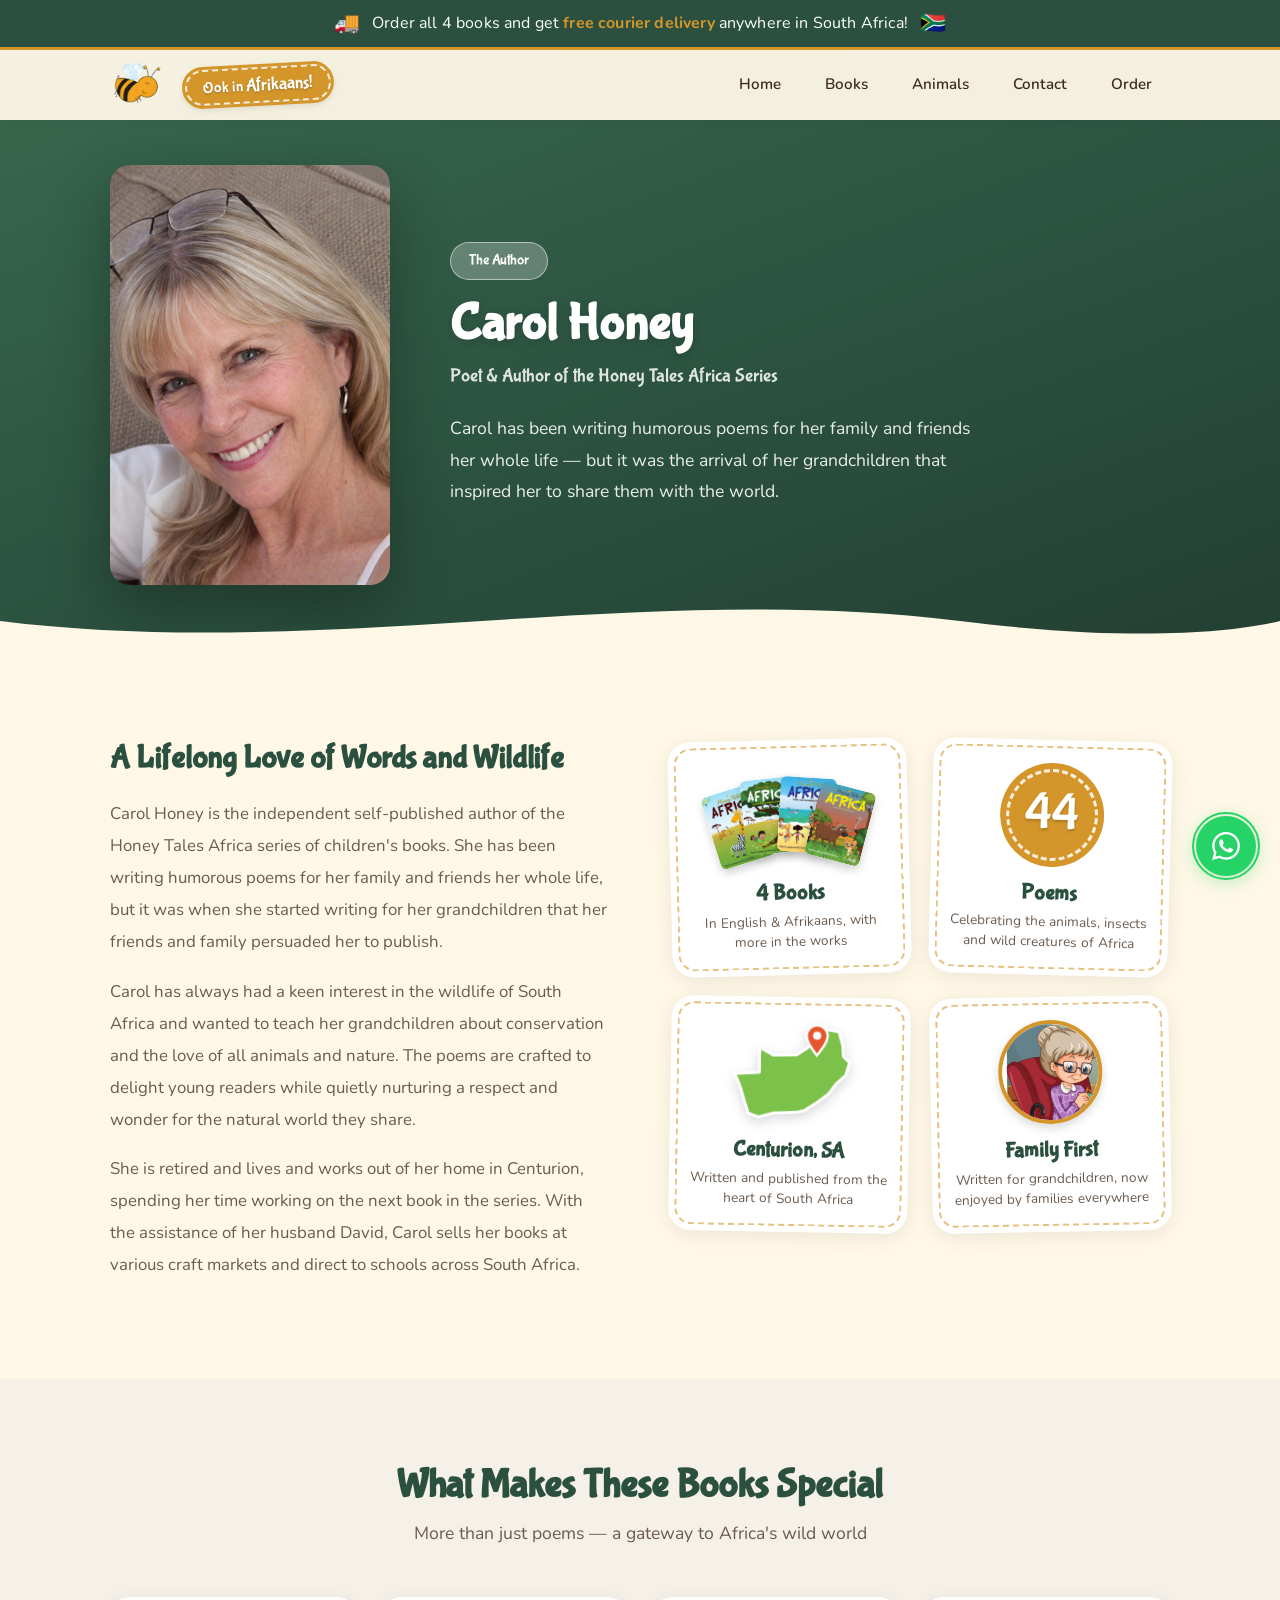
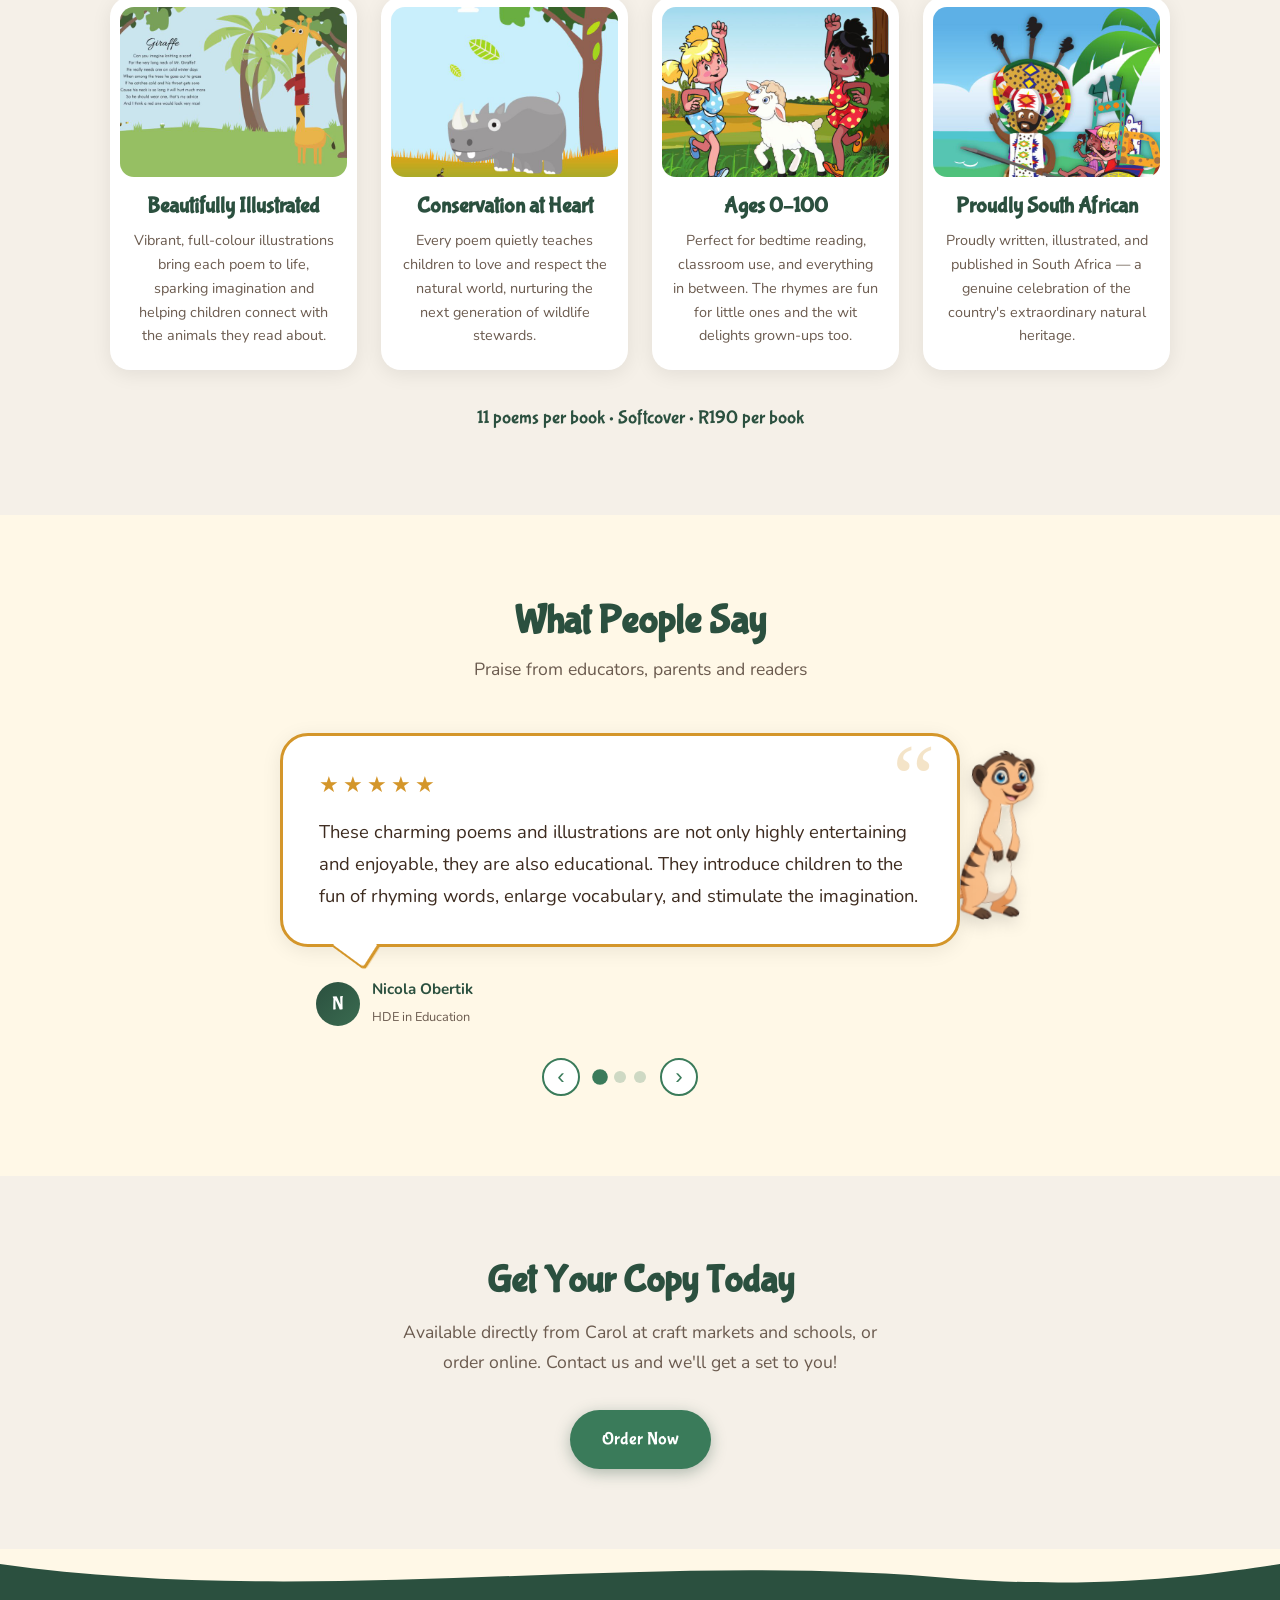
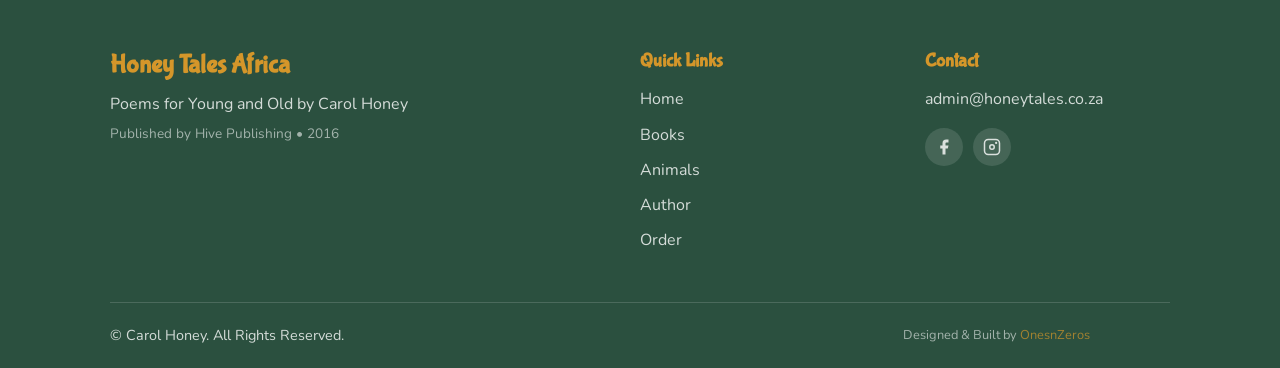
==== commit 4ec71241: "Price adjusted from R180 - R190" ====
--- a/about.html
+++ b/about.html
@@ -134,7 +134,7 @@
             <div class="about-features-grid">
                 <div class="about-feature fade-in">
                     <div class="about-feature-art">
-                        <img src="assets/images/about/illustrated.jpg" data-af-src="assets/images/afrikaans-spider.jpeg" alt="A giraffe poem page from Honey Tales Africa" data-i18n-alt="about.f2Alt" loading="lazy" width="640" height="480">
+                        <img src="assets/images/about/illustrated.jpg" data-af-src="assets/images/afrikaans-elephant.jpeg" alt="A giraffe poem page from Honey Tales Africa" data-i18n-alt="about.f2Alt" loading="lazy" width="640" height="480">
                     </div>
                     <h3 data-i18n="about.f2Title">Beautifully Illustrated</h3>
                     <p data-i18n="about.f2">Vibrant, full-colour illustrations bring each poem to life, sparking imagination and helping children connect with the animals they read about.</p>
@@ -161,7 +161,7 @@
                     <p data-i18n="about.f6">Proudly written, illustrated, and published in South Africa — a genuine celebration of the country's extraordinary natural heritage.</p>
                 </div>
             </div>
-            <p class="about-features-details fade-in" data-i18n="about.details">11 poems per book &bull; Softcover &bull; R180 per book</p>
+            <p class="about-features-details fade-in" data-i18n="about.details">11 poems per book &bull; Softcover &bull; R190 per book</p>
         </div>
     </section>
 
